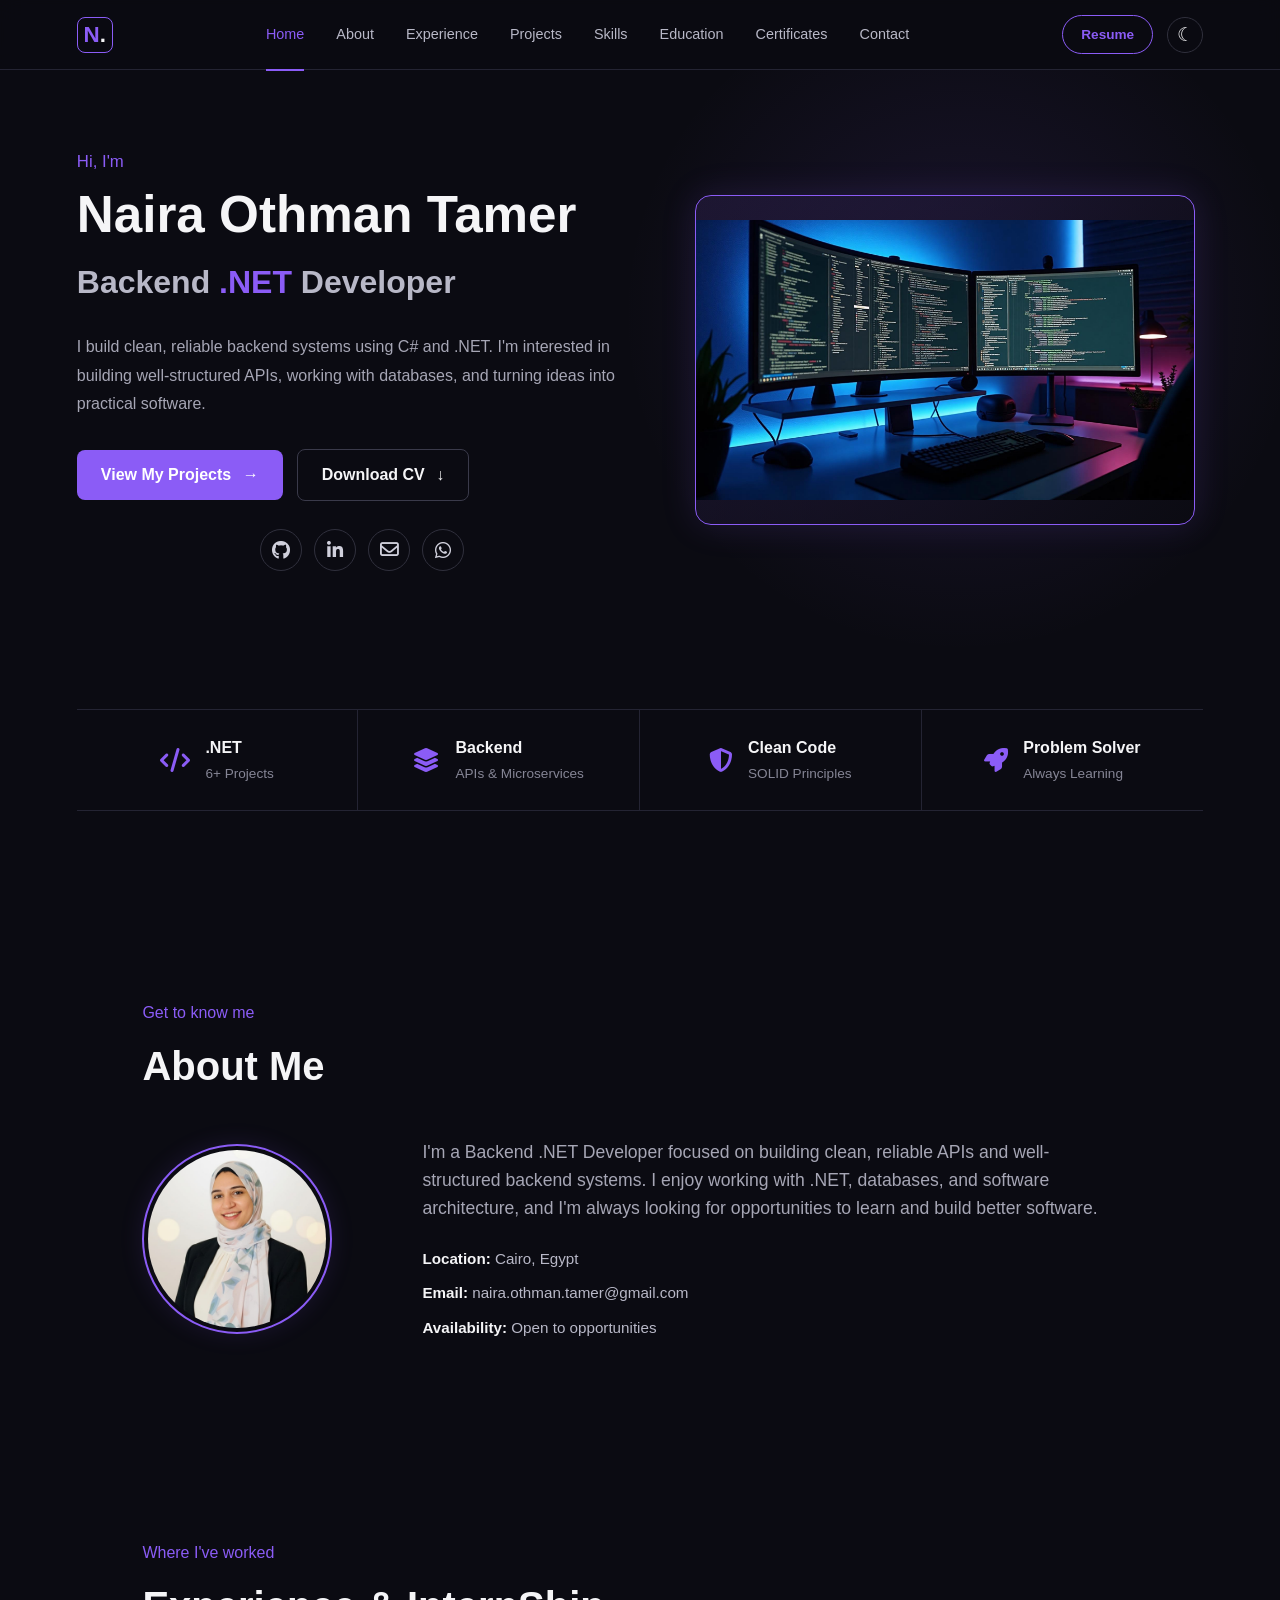
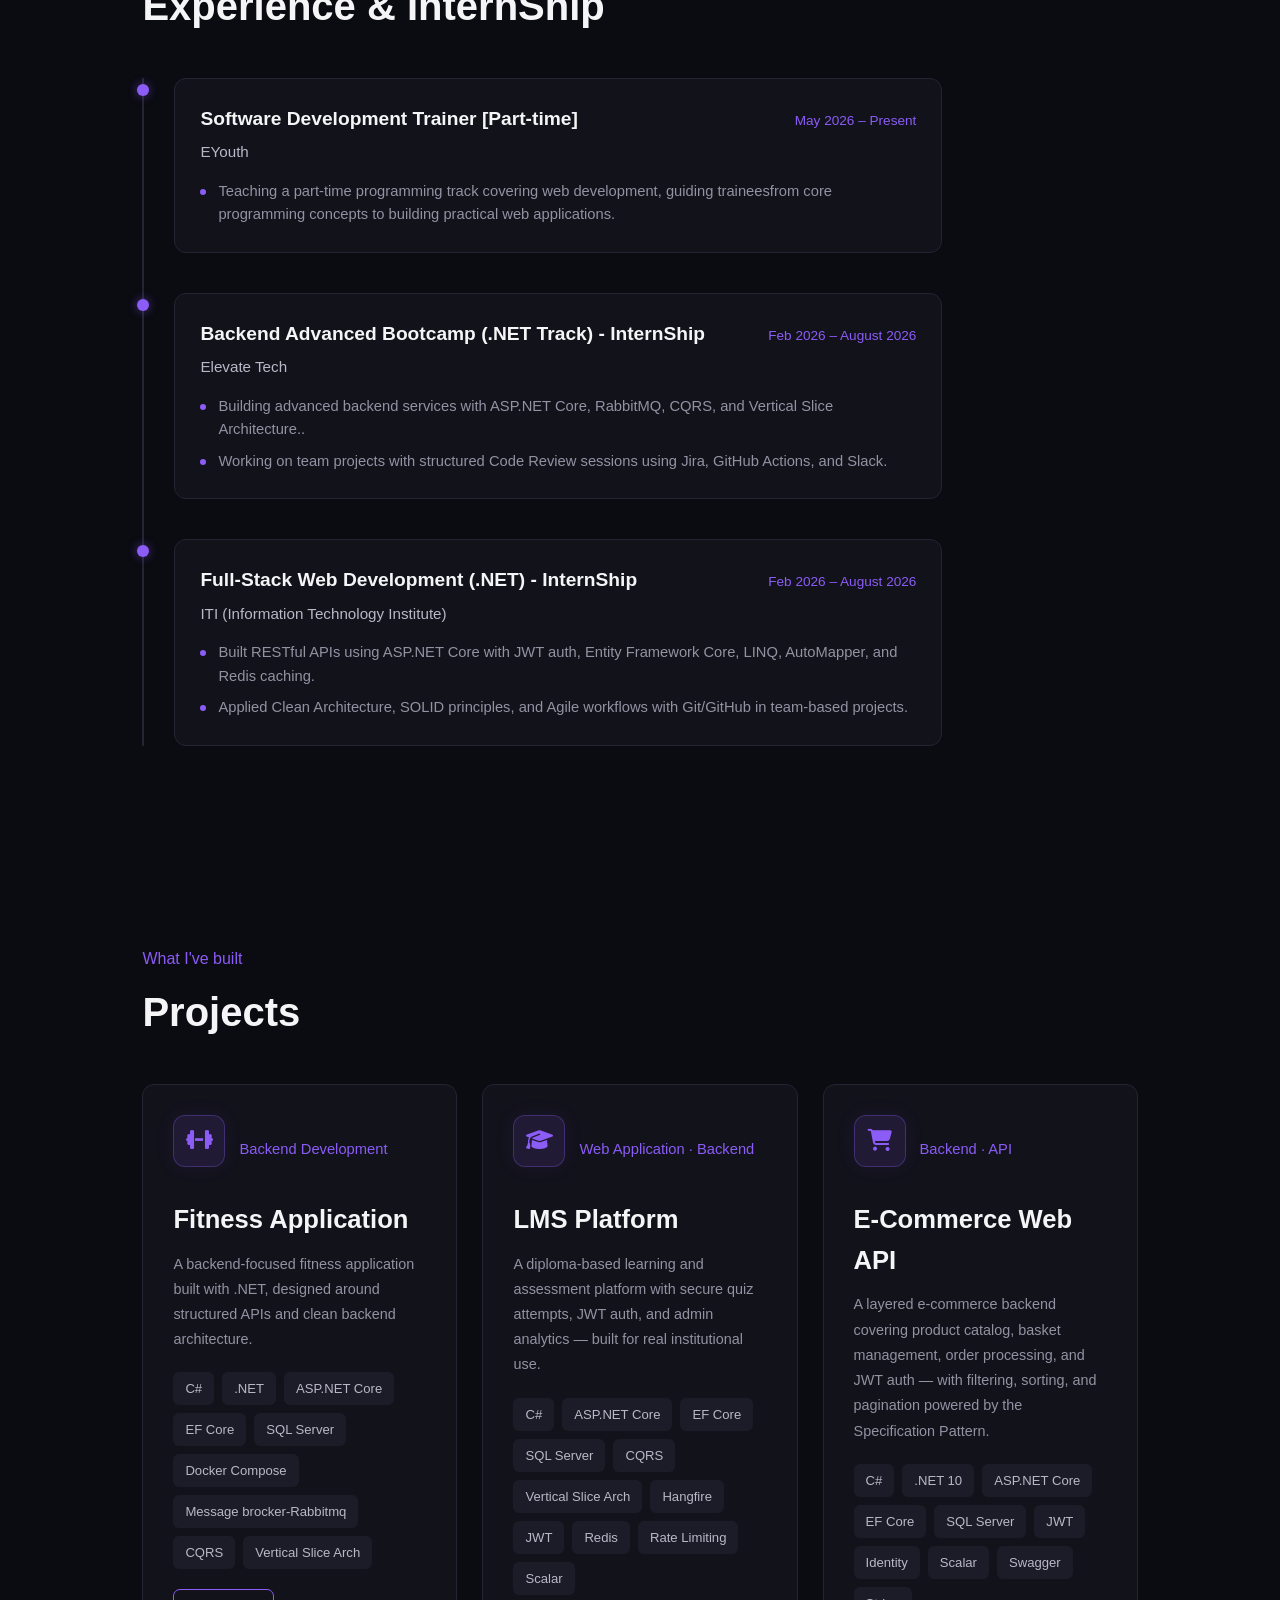
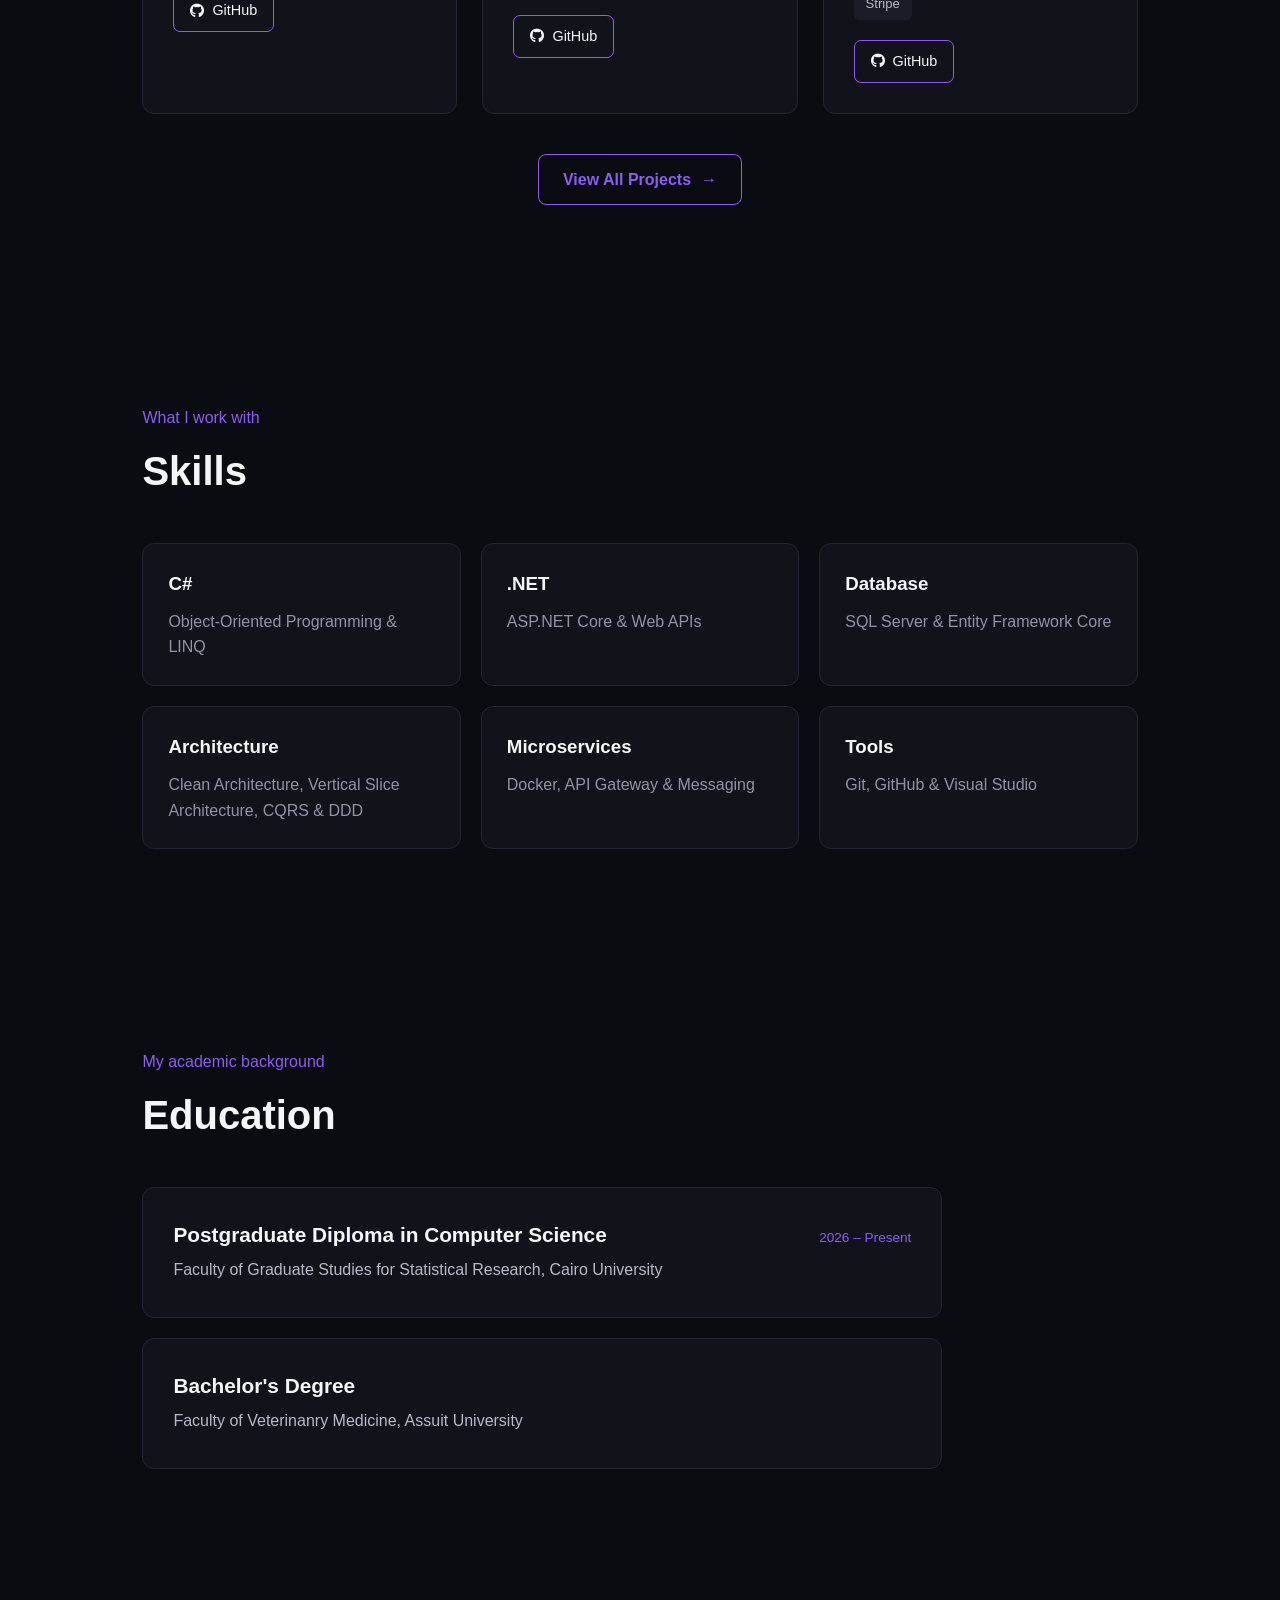
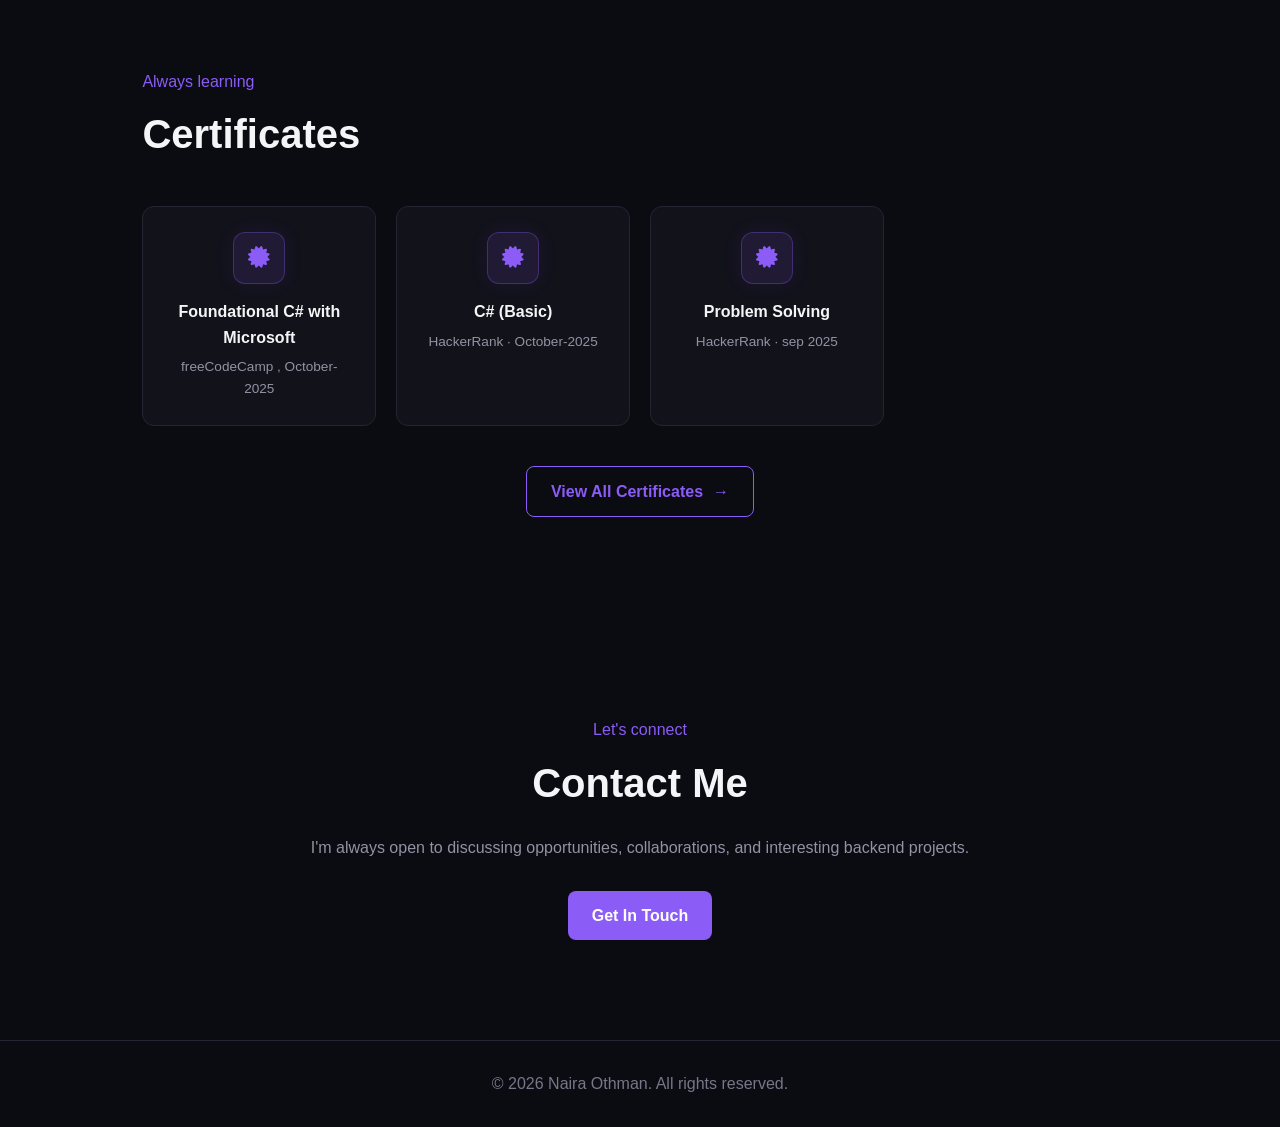
==== index.html @ 5c7a835b "generalize Cards style- Add projects data" ====
<!DOCTYPE html>
<html lang="en">
<head>
    <meta charset="UTF-8">
    <meta name="viewport" content="width=device-width, initial-scale=1.0">

    <title>Naira Othman | Backend .NET Developer</title>
    <link rel="icon" type="image/png" href="assets/WebLogo.png">

    <link rel="stylesheet" href="css/style.css">
    <link rel="stylesheet" href="css/additions.css">
    <link rel="stylesheet"
      href="https://cdnjs.cloudflare.com/ajax/libs/font-awesome/6.5.2/css/all.min.css">
    <link rel="stylesheet" href="css/navbar.css">
    <link rel="stylesheet" href="css/cards.css">
</head>

<body>

    <header class="navbar">

        <site-navbar active="home" class="navbar"></site-navbar>

   </header>


    <main>

        <!-- Hero Section -->
       <section id="home" class="hero">

    <div class="hero-content">

        <p class="hero-intro">Hi, I'm</p>

        <h1>Naira Othman Tamer</h1>

        <h2>Backend <span>.NET</span> Developer</h2>

        <p class="hero-description">
            I build clean, reliable backend systems using C# and .NET.
            I'm interested in building well-structured APIs, working with
            databases, and turning ideas into practical software.
        </p>

        <div class="hero-buttons">

            <a href="#projects" class="btn primary-btn">
                View My Projects
                <span>→</span>
            </a>

            <a href="assets/NairaOthman_BachendDeveloper_CV.pdf"
              class="btn secondary-btn"
              target="_blank">
                        Download CV
                <span>↓</span>
            </a>

        </div>

        <div class="hero-socials">

    <a href="https://github.com/naira-othman-tamer"
       target="_blank"
       aria-label="GitHub">
        <i class="fa-brands fa-github"></i>
    </a>

    <a href="https://www.linkedin.com/in/naira-othman-tamer/"
       target="_blank"
       aria-label="LinkedIn">
        <i class="fa-brands fa-linkedin-in"></i>
    </a>

    <a href="mailto:naira.othman.tamer@gmail.com"
       aria-label="Email">
        <i class="fa-regular fa-envelope"></i>
    </a>

    <a href="https://wa.me/201069903646"
       target="_blank"
       aria-label="WhatsApp">
        <i class="fa-brands fa-whatsapp"></i>
    </a>

</div>

    </div>

    <div class="hero-visual">

        <div class="hero-image">
             <img src="assets/Backend development workspace.jpg"
                  alt="Backend development workspace">
        </div>

    </div>

      <section class="quick-highlights">

    <div class="highlight-item">
        <i class="fa-solid fa-code"></i>

        <div>
            <strong>.NET</strong>
            <span>6+ Projects</span>
        </div>
    </div>

    <div class="highlight-item">
        <i class="fa-solid fa-layer-group"></i>

        <div>
            <strong>Backend</strong>
            <span>APIs & Microservices</span>
        </div>
    </div>

    <div class="highlight-item">
        <i class="fa-solid fa-shield-halved"></i>

        <div>
            <strong>Clean Code</strong>
            <span>SOLID Principles</span>
        </div>
    </div>

    <div class="highlight-item">
        <i class="fa-solid fa-rocket"></i>

        <div>
            <strong>Problem Solver</strong>
            <span>Always Learning</span>
        </div>
    </div>

</section>


    </section>


        <!-- About Section -->
        <section id="about" class="section">

            <div class="section-heading">
                <p>Get to know me</p>
                <h2>About Me</h2>
            </div>

            <div class="about-content">

    <div class="about-image">
        <img src="assets/Naira.jpg" alt="Naira Othman">
    </div>

    <div class="about-details">

        <p class="about-text">
            I'm a Backend .NET Developer focused on building clean,
            reliable APIs and well-structured backend systems.
            I enjoy working with .NET, databases, and software architecture,
            and I'm always looking for opportunities to learn and build better software.
        </p>

        <div class="about-info">

            <p>
                <strong>Location:</strong>
                Cairo, Egypt
            </p>

            <p>
                <strong>Email:</strong>
                naira.othman.tamer@gmail.com
            </p>

            <p>
                <strong>Availability:</strong>
                Open to opportunities
            </p>

        </div>

    </div>

</div>

        </section>



          <!-- Experience Section -->
        <section id="experience" class="section">

            <div class="section-heading">
                <p>Where I've worked</p>
                <h2>Experience & InternShip</h2>
            </div>

            <div class="experience-timeline">

                <!-- PLACEHOLDER — repeat this block for each job/internship -->
                <div class="experience-item">
                    <div class="experience-marker"></div>
                    <div class="experience-content">
                        <div class="experience-header">
                            <h3>Software Development Trainer [Part-time]</h3>
                            <span class="experience-date">May 2026 – Present</span>
                        </div>
                        <p class="experience-company">EYouth</p>
                        <ul class="experience-list">
                            <li>Teaching a part-time programming track covering  web development,
                                 guiding traineesfrom core programming concepts to 
                                 building practical web applications.</li>
                        </ul>
                    </div>
                </div>

                <div class="experience-item">
                    <div class="experience-marker"></div>
                    <div class="experience-content">
                        <div class="experience-header">
                            <h3>Backend Advanced Bootcamp (.NET Track) - InternShip</h3>
                            <span class="experience-date">Feb 2026 – August 2026</span>
                        </div>
                        <p class="experience-company">Elevate Tech</p>
                        <ul class="experience-list">
                            <li>Building advanced backend services with ASP.NET Core, RabbitMQ, CQRS, 
                                and Vertical Slice Architecture..</li>
                            <li>Working on team projects with structured Code Review sessions using Jira,
                                 GitHub Actions, and Slack.</li>
                        </ul>
                    </div>
                </div>

                 <div class="experience-item">
                    <div class="experience-marker"></div>
                    <div class="experience-content">
                        <div class="experience-header">
                            <h3>Full-Stack Web Development (.NET) - InternShip</h3>
                            <span class="experience-date">Feb 2026 – August 2026</span>
                        </div>
                        <p class="experience-company">ITI (Information Technology Institute)</p>
                        <ul class="experience-list">
                            <li>Built RESTful APIs using ASP.NET Core with JWT auth, Entity Framework Core,
                                 LINQ, AutoMapper, and Redis caching.</li>
                            <li>Applied Clean Architecture, SOLID principles, and Agile workflows
                                 with Git/GitHub in team-based projects.</li>
                        </ul>
                    </div>
                </div>
                <!-- END PLACEHOLDER -->

            </div>

        </section>



        <!-- Projects Section -->
        <section id="projects" class="section">

            <div class="section-heading">
                <p>What I've built</p>
                <h2>Projects</h2>
            </div>

            <div class="projects-container">

                <!-- Fitness Application -->
       <div class="project-card">
           <div class="project-content">
      <div class="project-card-header">
         <div class="project-card-icon">
            <i class="fas fa-dumbbell"></i>
        </div>

        <div class="project-category">Backend Development</div>

      </div>
        
        <h3>Fitness Application</h3>

        <p>
            A backend-focused fitness application built with .NET,
            designed around structured APIs and clean backend architecture.
        </p>

        <div class="project-tech">
            <span>C#</span>
            <span>.NET</span>
            <span>ASP.NET Core</span>
            <span>EF Core</span>
            <span>SQL Server</span>
            <span>Docker Compose</span>
            <span>Message brocker-Rabbitmq</span>
            <span>CQRS</span>
            <span>Vertical Slice Arch</span>
        </div>

        <a href="https://github.com/naira-othman-tamer/FitnessApp"
           target="_blank"
           rel="noopener noreferrer"
           class="project-link">
            <i class="fab fa-github"></i>
            GitHub
        </a>
    </div>
</div>

        <!-- LMS Platform -->
  <div class="project-card">
    <div class="project-content">

        <div class="project-card-header">
    <div class="project-card-icon">
        <i class="fas fa-graduation-cap"></i>
    </div>
    <div class="project-category">Web Application · Backend</div>
</div>

        <h3>LMS Platform</h3>

        <p>
            A diploma-based learning and assessment platform with secure
            quiz attempts, JWT auth, and admin
            analytics — built for real institutional use.
        </p>

        <div class="project-tech">
            <span>C#</span>
            <span>ASP.NET Core</span>
            <span>EF Core</span>
            <span>SQL Server</span>
            <span>CQRS</span>
            <span>Vertical Slice Arch</span>
            <span>Hangfire</span>
            <span>JWT</span>
            <span>Redis</span>
            <span>Rate Limiting</span>
            <span>Scalar</span>
            
        </div>

        <a href="https://github.com/naira-othman-tamer/LMSPlatform"
           target="_blank"
           rel="noopener noreferrer"
           class="project-link">
            <i class="fab fa-github"></i>
            GitHub
        </a>
      </div>
    </div>



    <!-- E-Commerce API -->
<div class="project-card">
    <div class="project-content">

        <div class="project-card-header">
            <div class="project-card-icon">
                <i class="fas fa-cart-shopping"></i>
            </div>
            <div class="project-category">Backend · API</div>
        </div>

        <h3>E-Commerce Web API</h3>

        <p>
            A layered e-commerce backend covering product catalog, basket management,
            order processing, and JWT auth — with filtering, sorting, and pagination
            powered by the Specification Pattern.
        </p>

        <div class="project-tech">
            <span>C#</span>
            <span>.NET 10</span>
            <span>ASP.NET Core</span>
            <span>EF Core</span>
            <span>SQL Server</span>
            <span>JWT</span>
            <span>Identity</span>
            <span>Scalar</span>
            <span>Swagger</span>
            <span>Stripe</span>
        </div>

        <a href="https://github.com/naira-othman-tamer/E-Commerce.web"
           target="_blank"
           rel="noopener noreferrer"
           class="project-link">
            <i class="fab fa-github"></i>
            GitHub
        </a>

    </div>
</div>
           

    
</div>

            <div class="projects-action">
    <a href="projects.html" class="btn btn-outline">
        View All Projects
        <span>→</span>
    </a>
</div>

        </section>


          <!-- Skills Section -->
        <section id="skills" class="section">

            <div class="section-heading">
                <p>What I work with</p>
                <h2>Skills</h2>
            </div>

            <div class="skills-container">

                <div class="skill-card">
                    <h3>C#</h3>
                    <p>Object-Oriented Programming & LINQ </p>
                </div>

                <div class="skill-card">
                    <h3>.NET</h3>
                    <p>ASP.NET Core & Web APIs</p>
                </div>

                <div class="skill-card">
                    <h3>Database</h3>
                    <p>SQL Server & Entity Framework Core</p>
                </div>

                <div class="skill-card">
                    <h3>Architecture</h3>
                    <p>Clean Architecture, Vertical Slice Architecture, CQRS & DDD</p>
                </div>

                <div class="skill-card">
                    <h3>Microservices</h3>
                    <p>Docker, API Gateway & Messaging</p>
                </div>

                <div class="skill-card">
                    <h3>Tools</h3>
                    <p>Git, GitHub & Visual Studio</p>
                </div>

            </div>

        </section>


        <!-- Education Section -->
        <section id="education" class="section">

            <div class="section-heading">
                <p>My academic background</p>
                <h2>Education</h2>
            </div>

            <!-- PLACEHOLDER — repeat .education-card for each degree -->
            <div class="education-card">
                <div class="education-main">
                    <h3>Postgraduate Diploma in Computer Science</h3>
                    <span class="education-date">2026 – Present</span>
                </div>
                <p class="education-school">Faculty of Graduate Studies for Statistical Research, Cairo University</p>
                <!-- <p class="education-gpa">GPA: X.XX</p> -->

                <!-- <div class="education-courses">
                    <h4>Relevant Courses</h4>
                    <div class="course-tags">
                        <span>Course Name</span>
                        <span>Course Name</span>
                        <span>Course Name</span>
                        <span>Course Name</span>
                    </div>
                </div> -->
            </div> 


              <div class="education-card">
                <div class="education-main">
                    <h3>Bachelor's Degree</h3>
                </div>
                <p class="education-school">Faculty of Veterinanry Medicine, Assuit University</p>

            </div> 
            <!-- END PLACEHOLDER -->

        </section>


        <!-- Certificates Section (teaser) -->
        <section id="certificates" class="section">

            <div class="section-heading">
                <p>Always learning</p>
                <h2>Certificates</h2>
            </div>

            <div class="certs-container">

                <!-- PLACEHOLDER — repeat .cert-card, keep 3–4 here, rest on certificates.html -->
                <div class="cert-card">
                    <div class="cert-icon"><i class="fa-solid fa-certificate"></i></div>
                    <h3>Foundational C# with Microsoft</h3>
                    <p>freeCodeCamp , October-2025</p>
                </div>

                <div class="cert-card">
                    <div class="cert-icon"><i class="fa-solid fa-certificate"></i></div>
                    <h3>C# (Basic)</h3>
                    <p>HackerRank · October-2025</p>
                </div>

                <div class="cert-card">
                    <div class="cert-icon"><i class="fa-solid fa-certificate"></i></div>
                    <h3>Problem Solving</h3>
                    <p>HackerRank · sep 2025</p>
                </div>


            </div>

            <div class="projects-action">
                <a href="certificates.html" class="btn btn-outline">
                    View All Certificates
                    <span>→</span>
                </a>
            </div>

        </section>


        <!-- Contact Section -->
        <section id="contact" class="section contact-section">

            <div class="section-heading">
                <p>Let's connect</p>
                <h2>Contact Me</h2>
            </div>

            <p>
                I'm always open to discussing opportunities,
                collaborations, and interesting backend projects.
            </p>

            <a href="mailto:naira.othman.tamer@gmail.com" class="btn primary-btn">
                Get In Touch
            </a>

        </section>

    </main>


    <footer>
        <p>© 2026 Naira Othman. All rights reserved.</p>
    </footer>


    <script src="js/script.js"></script>
    <script src="js/navbar.js" defer></script>

</body>
</html>
---- css/style.css ----
/* =========================
   Base
========================= */

* {
    margin: 0;
    padding: 0;
    box-sizing: border-box;
}

html {
    scroll-behavior: smooth;
}

body {
    font-family: Arial, sans-serif;
    background: #0b0b12;
    color: #f5f5f7;
    line-height: 1.6;
}

a {
    text-decoration: none;
    color: inherit;
}

/* =========================
   Hero
========================= */

.hero {
    min-height: 100vh;
    padding: 100px 6% 40px;

    display: grid;
    grid-template-columns: minmax(0, 1.05fr) minmax(0, 0.95fr);
    align-items: center;
    gap: 40px;

    background:
        radial-gradient(
            circle at 75% 35%,
            rgba(139, 92, 246, 0.12),
            transparent 30%
        );

    box-sizing: border-box;
    overflow: hidden;
}

.hero-content {
    max-width: 650px;
    min-width: 0;
}

.hero-intro {
    color: #8b5cf6;
    font-size: 1.05rem;
    font-weight: 500;

    margin-bottom: 12px;
}

.hero h1 {
    font-size: clamp(2.8rem, 4vw, 4rem);
    line-height: 1.05;

    /* white-space: nowrap; */

    margin-bottom: 15px;
}

.hero h2 {
    font-size: clamp(1.4rem, 3vw, 2rem);

    color: #b8b8c7;

    margin-bottom: 25px;
}

.hero h2 span {
    color: #8b5cf6;
}

.hero-description {
    max-width: 600px;

    color: #a6a6b5;
    font-size: 1rem;

    line-height: 1.8;

    margin-bottom: 30px;
}

.hero-buttons {
    display: flex;
    align-items: center;
    gap: 14px;

    flex-wrap: wrap;
}

.hero-buttons .btn span {
    margin-left: 7px;
}
.hero-socials {
    display: flex;
    align-items: center;
    justify-content: center;
    gap: 12px;

    margin-top: 28px;
}

.hero-socials a {
    width: 42px;
    height: 42px;

    display: flex;
    align-items: center;
    justify-content: center;

    border: 1px solid #30303d;
    border-radius: 50%;

    color: #d0d0dc;

    font-size: 1.15rem;

    transition: all 0.3s ease;
}

.hero-socials a:hover {
    color: #8b5cf6;
    border-color: #8b5cf6;

    transform: translateY(-3px);

    box-shadow: 0 0 15px rgba(139, 92, 246, 0.2);
}

.hero-visual {
    display: flex;
    justify-content: center;
    align-items: center;
}

.hero-image {
    width: min(100%, 500px);
    height: 330px;

    border-radius: 16px;

    border: 1px solid #8b5cf6;

    background:
        linear-gradient(
            135deg,
            rgba(139, 92, 246, 0.12),
            rgba(11, 11, 18, 0.9)
        );

    box-shadow:
        0 0 35px rgba(139, 92, 246, 0.15);

    position: relative;
    overflow: hidden;
}

.hero-image img {
    width: 100%;
    height: 100%;

    object-fit: contain;
    object-position: center;

    display: block;
}

/* =========================
   Quick Highlights
========================= */

.quick-highlights {
    grid-column: 1 / -1;

    width: 100%;
    min-width: 0;

    display: grid;
    grid-template-columns: repeat(4, minmax(0, 1fr));

    border-top: 1px solid #242433;
    border-bottom: 1px solid #242433;

    box-sizing: border-box;
}

.highlight-item {
    min-height: 100px;
    min-width: 0;

    display: flex;
    align-items: center;
    justify-content: center;

    gap: 15px;

    padding: 20px;

    box-sizing: border-box;

    border-right: 1px solid #242433;
}

.highlight-item:last-child {
    border-right: none;
}

.highlight-item > i {
    color: #8b5cf6;
    font-size: 1.5rem;
}

.highlight-item div {
    display: flex;
    flex-direction: column;
    gap: 2px;
}

.highlight-item strong {
    color: #f5f5f7;
    font-size: 1rem;
}

.highlight-item span {
    color: #858595;
    font-size: 0.85rem;
}

/* =========================
   Buttons
========================= */

.btn {
    display: inline-block;
    padding: 12px 24px;
    border-radius: 8px;
    font-weight: 600;
    transition: 0.3s;
}

.primary-btn {
    background: #8b5cf6;
    color: white;
}

.primary-btn:hover {
    background: #7c3aed;
    transform: translateY(-2px);
}

.secondary-btn {
    border: 1px solid #3a3a4a;
    color: #f5f5f7;
}

.secondary-btn:hover {
    border-color: #8b5cf6;
    color: #8b5cf6;
}

/* =========================
   Sections
========================= */

.section {
    padding: 100px 8%;
    max-width: 1200px;
    margin: auto;
}

.section-heading {
    margin-bottom: 40px;
}

.section-heading p {
    color: #8b5cf6;
    margin-bottom: 8px;
}

.section-heading h2 {
    font-size: 2.5rem;
}

.about-text {
    max-width: 800px;
    color: #a6a6b5;
    font-size: 1.1rem;
}

.about-content {
    display: grid;
    grid-template-columns: 220px 1fr;

    align-items: center;
    gap: 60px;

    margin-top: 20px;
}

.about-image {
    width: 190px;
    height: 190px;

    border-radius: 50%;

    padding: 4px;

    border: 2px solid #8b5cf6;

    box-shadow:
        0 0 25px rgba(139, 92, 246, 0.12);

    overflow: hidden;
}

.about-image img {
    width: 100%;
    height: 100%;

    object-fit: cover;

    border-radius: 50%;
}

.about-details {
    max-width: 700px;
}

.about-details .about-text {
    margin-bottom: 25px;
}

.about-info {
    display: flex;
    flex-direction: column;
    gap: 10px;
}

.about-info p {
    color: #b8b8c7;
    font-size: 0.95rem;
}

.about-info strong {
    color: #f5f5f7;
}

/* =========================
   Skills
========================= */

.skills-container {
    display: grid;
    grid-template-columns: repeat(3, 1fr);
    gap: 20px;
}

.skill-card {
    padding: 25px;

    background: #12121b;
    border: 1px solid #242433;
    border-radius: 12px;
}

.skill-card h3 {
    margin-bottom: 10px;
}

.skill-card p {
    color: #9292a3;
}

/* =========================
   Projects
========================= */

.projects-container {
    display: grid;
    grid-template-columns: repeat(3, 1fr);
    gap: 25px;
}
.project-content {
    padding: 30px;
}

.project-card-header {
    display: flex;
    align-items: center;
    gap: 14px;
    margin-bottom: 14px;
    flex-wrap: nowrap;
}

.project-card-icon {
    width: 52px;
    height: 52px;

    display: flex;
    align-items: center;
    justify-content: center;

    margin-bottom: 18px;

    border-radius: 12px;

    background: rgba(139, 92, 246, 0.12);
    border: 1px solid rgba(139, 92, 246, 0.3);

    color: #8b5cf6;

    font-size: 1.35rem;

    box-shadow: 0 0 20px rgba(139, 92, 246, 0.08);
}

.project-category {
    color: #8b5cf6;
    font-size: 0.92rem;
    margin-bottom: 8px;
    white-space: nowrap;
}
.project-card h3 {
    font-size: 1.6rem;
    margin-bottom: 12px;
}

.project-card p {
    color: #9292a3;
    font-size: 0.9rem;
    line-height: 1.75;
}

.project-tech {
    display: flex;
    flex-wrap: wrap;
    gap: 8px;
    margin-top: 20px;
}

.project-tech span {
    padding: 6px 12px;
    border-radius: 6px;
    background: #1c1c29;
    color: #b8b8c7;
    font-size: 0.82rem;
}

.project-link {
    display: inline-flex;
    align-items: center;
    gap: 8px;

    margin-top: 20px;
    padding: 9px 16px;
    border: 1px solid #8b5cf6;
    border-radius: 7px;
    color: #f5f5f7;
    background: transparent;
    font-size: 0.9rem;
    font-weight: 500;
    text-decoration: none;
    transition: 0.3s ease;
}

.project-link:hover {
    background: #8b5cf6;
    color: #ffffff;

    transform: translateY(-2px);
}

.projects-action {
    display: flex;
    justify-content: center;

    margin-top: 40px;
}

.projects-action .btn {
    display: inline-flex;
    align-items: center;
    gap: 10px;

    text-decoration: none;
}

/* =========================
   Outline Button (was missing — used by "View All" links)
========================= */

.btn-outline {
    border: 1px solid #8b5cf6;
    color: #8b5cf6;
    background: transparent;
}

.btn-outline:hover {
    background: #8b5cf6;
    color: #ffffff;
    transform: translateY(-2px);
}


/* =========================
   Experience
========================= */

.experience-timeline {
    position: relative;
    max-width: 800px;

    padding-left: 30px;

    border-left: 2px solid #242433;
}

.experience-item {
    position: relative;
    margin-bottom: 40px;
}

.experience-item:last-child {
    margin-bottom: 0;
}

.experience-marker {
    position: absolute;
    top: 6px;
    left: -37px;
    width: 12px;
    height: 12px;
    border-radius: 50%;
    background: #8b5cf6;
    box-shadow: 0 0 10px rgba(139, 92, 246, 0.5);
}

.experience-content {
    padding: 25px;    
}

.experience-header {
    display: flex;
    flex-wrap: wrap;
    align-items: baseline;
    justify-content: space-between;
    gap: 8px;

    margin-bottom: 6px;
}

.experience-header h3 {
    font-size: 1.2rem;
    color: #f5f5f7;
}

.experience-date {
    color: #8b5cf6;
    font-size: 0.85rem;
    font-weight: 500;
}

.experience-company {
    color: #b8b8c7;
    font-size: 0.95rem;
    margin-bottom: 15px;
}

.experience-list {
    list-style: none;

    display: flex;
    flex-direction: column;
    gap: 8px;
}

.experience-list li {
    position: relative;

    padding-left: 18px;

    color: #9292a3;
    font-size: 0.92rem;
}

.experience-list li::before {
    content: "";

    position: absolute;
    left: 0;
    top: 9px;

    width: 6px;
    height: 6px;

    border-radius: 50%;

    background: #8b5cf6;
}

/* =========================
   Education
========================= */

.education-card {
    max-width: 800px;

    padding: 30px;

    margin-bottom: 20px;

    transition: 0.3s;
}

.education-card:hover {
    border-color: #8b5cf6;
}

.education-card:last-child {
    margin-bottom: 0;
}

.education-main {
    display: flex;
    flex-wrap: wrap;
    align-items: baseline;
    justify-content: space-between;
    gap: 8px;

    margin-bottom: 6px;
}

.education-main h3 {
    font-size: 1.3rem;
    color: #f5f5f7;
}

.education-date {
    color: #8b5cf6;
    font-size: 0.85rem;
    font-weight: 500;
}

.education-school {
    color: #b8b8c7;
    font-size: 1rem;
    margin-bottom: 4px;
}

.education-gpa {
    color: #9292a3;
    font-size: 0.9rem;
    margin-bottom: 20px;
}

.education-courses h4 {
    color: #f5f5f7;
    font-size: 0.95rem;
    margin-bottom: 12px;
}

.course-tags {
    display: flex;
    flex-wrap: wrap;
    gap: 8px;
}

.course-tags span {
    padding: 5px 10px;

    border-radius: 5px;

    background: #1c1c29;
    color: #b8b8c7;

    font-size: 0.8rem;
}

/* =========================
   Certificates (homepage teaser)
========================= */

.certs-container {
    display: grid;
    grid-template-columns: repeat(4, 1fr);
    gap: 20px;
}

.cert-card {
    padding: 25px;
    text-align: center;
    transition: 0.3s;
}

.cert-icon {
    width: 50px;
    height: 50px;

    margin: 0 auto 15px;

    display: flex;
    align-items: center;
    justify-content: center;

    border-radius: 10px;

    background: rgba(139, 92, 246, 0.12);
    border: 1px solid rgba(139, 92, 246, 0.3);

    color: #8b5cf6;
    font-size: 1.3rem;
}

.cert-card h3 {
    font-size: 1rem;
    color: #f5f5f7;
    margin-bottom: 6px;
}

.cert-card p {
    color: #9292a3;
    font-size: 0.85rem;
}

/* =========================
   Light Theme
========================= */

body.light-theme {
    background: #f7f7fb;
    color: #18181f;
}

body.light-theme .hero {
    background:
        radial-gradient(
            circle at 75% 35%,
            rgba(139, 92, 246, 0.10),
            transparent 30%
        );
}

body.light-theme .hero h2 {
    color: #555563;
}

body.light-theme .hero-description,
body.light-theme .about-text {
    color: #666675;
}

body.light-theme .hero-socials a {
    color: #555563;
    border-color: #d5d5df;
}

body.light-theme .hero-image {
    background:
        linear-gradient(
            135deg,
            rgba(139, 92, 246, 0.08),
            rgba(255, 255, 255, 0.95)
        );
}

body.light-theme .quick-highlights {
    border-color: #e5e5ec;
}

body.light-theme .highlight-item {
    border-color: #e5e5ec;
}

body.light-theme .highlight-item strong {
    color: #18181f;
}

body.light-theme .highlight-item span {
    color: #777785;
}

body.light-theme .secondary-btn {
    border-color: #d5d5df;
    color: #18181f;
}



body.light-theme .about-info p {
    color: #666675;
}

body.light-theme .about-info strong {
    color: #18181f;
}

/* =========================
   Responsive
========================= */

@media (max-width: 900px) {

    .certs-container {
        grid-template-columns:  repeat(2, 1fr);
    }

    .experience-timeline {
        padding-left: 24px;
    }
}

@media (max-width: 600px) {

    .certs-container {
        grid-template-columns: 1fr;
    }

    .experience-content,
    .education-card {
        padding: 20px;
    }
}

/* =========================
   Contact
========================= */

.contact-section {
    text-align: center;
}

.contact-section .section-heading {
    margin-bottom: 20px;
}

.contact-section > p {
    color: #9292a3;
    margin-bottom: 30px;
}

/* =========================
   Footer
========================= */

footer {
    padding: 30px 8%;
    text-align: center;
    border-top: 1px solid #242433;
    color: #777789;
}
/* =========================
   Responsive
========================= */

@media (max-width: 900px) {

    /* =========================
       Hero
    ========================= */

    .hero {
        min-height: auto;

        grid-template-columns: 1fr;

        padding: 110px 5% 50px;

        gap: 40px;
    }

    .hero-content {
        max-width: 100%;
    }

    .hero h1 {
        white-space: normal;
    }

    .hero-visual {
        order: 2;
    }

    .hero-image {
        width: min(100%, 300px);
        height: 240px;

        margin: 0 auto;
    }

    .hero-image img {
        width: 100%;
        height: 100%;

        display: block;

        object-fit: contain;
        object-position: center;
    }


    /* =========================
       Quick Highlights
    ========================= */

    .quick-highlights {
        grid-template-columns: repeat(2, minmax(0, 1fr));
    }

    .highlight-item {
        min-height: 90px;
        padding: 16px;
    }

    .highlight-item:nth-child(2) {
        border-right: none;
    }

    .highlight-item:nth-child(3),
    .highlight-item:nth-child(4) {
        border-top: 1px solid #242433;
    }


    /* =========================
       Sections
    ========================= */

    .section {
        padding: 80px 5%;
    }

    .skills-container {
        grid-template-columns: 1fr;
    }

    .projects-container {
        grid-template-columns: 1fr;
    }

    .about-content {
        grid-template-columns: 1fr;
        gap: 30px;
    }

    .about-image {
        width: 160px;
        height: 160px;
    }
}


/* =========================
   Small Mobile
========================= */

@media (max-width: 600px) {

    /* Hero */

    .hero {
        padding: 95px 5% 40px;
        gap: 30px;
    }

    .hero-image {
        width: min(100%, 270px);
        height: 210px;
    }


    /* Highlights */

    .quick-highlights {
        grid-template-columns: 1fr;
    }

    .highlight-item {
        min-height: 80px;

        border-right: none !important;
        border-top: none !important;
        border-bottom: 1px solid #242433;
    }

    .highlight-item:last-child {
        border-bottom: none;
    }


    /* Buttons */

    .hero-buttons {
        flex-direction: column;
        align-items: stretch;
    }

    .hero-buttons .btn {
        width: 100%;
        text-align: center;
    }
}


/* =========================
   Very Small Mobile
========================= */

@media (max-width: 400px) {
   

    .hero {
        padding: 90px 5% 40px;
    }

    .hero-image {
        width: 250px;
        height: 195px;
    }
}
---- css/navbar.css ----
/* =========================
   Shared Navbar (all pages)
   ========================= */

.navbar {
    position: fixed;
    top: 0;
    left: 0;
    width: 100%;
    height: 70px;

    display: flex;
    align-items: center;
    justify-content: space-between;

    padding: 0 6%;
    z-index: 1000;

    background: rgba(11, 11, 18, 0.88);
    backdrop-filter: blur(12px);

    border-bottom: 1px solid #242433;
}

.logo {
    width: 36px;
    height: 36px;

    display: flex;
    align-items: center;
    justify-content: center;

    border-radius: 8px;
    border: 1px solid #8b5cf6;

    color: #8b5cf6;
    font-size: 1.4rem;
    font-weight: 700;
}

.logo span {
    color: #f5f5f7;
}

.nav-links {
    display: flex;
    align-items: center;
    gap: 32px;

    margin: 0 auto;
}

.nav-actions {
    display: flex;
    align-items: center;
    gap: 14px;

    flex-shrink: 0;
}

.nav-links a {
    position: relative;

    color: #b8b8c7;
    font-size: 0.9rem;

    padding: 25px 0;

    transition: color 0.3s ease;
}

.nav-links a:hover,
.nav-links a.active {
    color: #f5f5f7;
}

.nav-links a.active {
    color: #8b5cf6;
}

.nav-links a.active::after {
    content: "";

    position: absolute;
    left: 0;
    bottom: 0;

    width: 100%;
    height: 2px;

    background: #8b5cf6;
}

.nav-resume-btn {
    padding: 8px 18px;

    border: 1px solid #8b5cf6;
    border-radius: 20px;

    color: #8b5cf6;
    font-size: 0.85rem;
    font-weight: 600;

    transition: 0.3s ease;
}

.nav-resume-btn:hover {
    background: #8b5cf6;
    color: #ffffff;
}

.theme-toggle {
    width: 36px;
    height: 36px;

    display: flex;
    align-items: center;
    justify-content: center;

    border: 1px solid #30303d;
    border-radius: 50%;

    background: transparent;
    color: #f5f5f7;

    cursor: pointer;
    font-size: 1.2rem;
}


/* =========================
   Light Theme
   ========================= */

body.light-theme .navbar {
    background: rgba(255, 255, 255, 0.92);
    border-bottom-color: #e5e5ec;
}

body.light-theme .logo span {
    color: #18181f;
}

body.light-theme .nav-links a {
    color: #666675;
}

body.light-theme .nav-links a:hover,
body.light-theme .nav-links a.active {
    color: #18181f;
}

body.light-theme .theme-toggle {
    color: #18181f;
    border-color: #d5d5df;
}


/* =========================
   Responsive
   ========================= */

@media (max-width: 900px) {

    .navbar {
        height: 70px;
        padding: 0 5%;
        gap: 20px;
        flex-wrap: nowrap;
    }

    .nav-links {
        justify-content: flex-end;

        gap: 20px;
        flex-wrap: nowrap;

        min-width: 0;
        overflow-x: auto;
        white-space: nowrap;

        scrollbar-width: none;
    }

    .nav-links::-webkit-scrollbar {
        display: none;
    }

    .nav-links a {
        font-size: 0.82rem;
        padding: 25px 0;
        flex-shrink: 0;
    }

    .theme-toggle {
        flex-shrink: 0;
    }
}

@media (max-width: 600px) {

    .navbar {
        height: 64px;
        padding: 0 4%;
        gap: 12px;
    }

    .logo {
        width: 32px;
        height: 32px;
        font-size: 1.1rem;
        flex-shrink: 0;
    }

    .nav-links {
        gap: 14px;
    }

    .nav-links a {
        font-size: 0.76rem;
        padding: 22px 0;
    }

    .nav-resume-btn {
        padding: 6px 14px;
        font-size: 0.78rem;
    }

    .theme-toggle {
        width: 32px;
        height: 32px;
        font-size: 0.85rem;
        flex-shrink: 0;
    }
}

@media (max-width: 400px) {

    .navbar {
        gap: 8px;
    }

    .nav-links {
        gap: 10px;
    }

    .nav-links a {
        font-size: 0.70rem;
    }
}
---- css/cards.css ----
/* =========================
   Shared Card Base
   ========================= */

.project-card,
.projects-card,
.skill-card,
.cert-card,
.certs-card,
.experience-content,
.education-card {
    background: #12121b;
    border: 1px solid #242433;
    border-radius: 12px;
    transition: transform 0.3s ease, border-color 0.3s ease, box-shadow 0.3s ease;
}

.project-card:hover,
.projects-card:hover,
.skill-card:hover,
.cert-card:hover,
.certs-card:hover,
.experience-content:hover,
.education-card:hover {
    transform: translateY(-6px);
    border-color: #8b5cf6;
    box-shadow: 0 8px 30px rgba(139, 92, 246, 0.15);
}


/* =========================
   Shared Card Header
   (icon + category in one row)
   ========================= */

.project-card-header,
.projects-card-header {
    display: flex;
    align-items: center;
    gap: 14px;
    margin-bottom: 14px;
}

.project-card-header .project-category,
.projects-card-header .projects-category {
    margin-bottom: 0;
}


/* =========================
   Shared Card Icon Box
   ========================= */

.project-card-icon,
.projects-card-icon,
.cert-icon,
.certs-card-icon {
    flex-shrink: 0;
    width: 52px;
    height: 52px;
    display: flex;
    align-items: center;
    justify-content: center;
    border-radius: 12px;
    background: rgba(139, 92, 246, 0.12);
    border: 1px solid rgba(139, 92, 246, 0.3);
    color: #8b5cf6;
    font-size: 1.35rem;
    box-shadow: 0 0 20px rgba(139, 92, 246, 0.08);
}


/* =========================
   Light Mode — cards stay dark
   ========================= */

body.light-theme .project-card,
body.light-theme .projects-card,
body.light-theme .skill-card,
body.light-theme .cert-card,
body.light-theme .certs-card,
body.light-theme .experience-content,
body.light-theme .education-card {
    background: #f0f0f6;
    border-color: #dcdce8;
}

body.light-theme .project-card:hover,
body.light-theme .projects-card:hover,
body.light-theme .skill-card:hover,
body.light-theme .cert-card:hover,
body.light-theme .experience-content:hover,
body.light-theme .education-card:hover {
    border-color: #8b5cf6;
    box-shadow: 0 8px 30px rgba(139, 92, 246, 0.15);
}

/* Card text — light mode */

body.light-theme .skill-card h3,
body.light-theme .project-card h3,
body.light-theme .projects-card h2,
body.light-theme .experience-header h3,
body.light-theme .education-main h3,
body.light-theme .cert-card h3,
body.light-theme .certs-card h2 {
    color: #18181f;
}

body.light-theme .skill-card p,
body.light-theme .project-card p,
body.light-theme .projects-card p,
body.light-theme .experience-company,
body.light-theme .experience-list li,
body.light-theme .education-school,
body.light-theme .education-gpa,
body.light-theme .cert-card p,
body.light-theme .certs-card p {
    color: #555563;
}

body.light-theme .project-tech span,
body.light-theme .projects-tech span,
body.light-theme .course-tags span {
    background: #e2e2ee;
    color: #444452;
}

body.light-theme .project-link,
body.light-theme .projects-link,
body.light-theme .certs-link {
    color: #18181f;
    border-color: #8b5cf6;
}

body.light-theme .project-link:hover,
body.light-theme .projects-link:hover,
body.light-theme .certs-link:hover {
    background: #8b5cf6;
    color: #ffffff;
}

body.light-theme .project-category,
body.light-theme .projects-category,
body.light-theme .certs-category {
    color: #7c3aed;
}
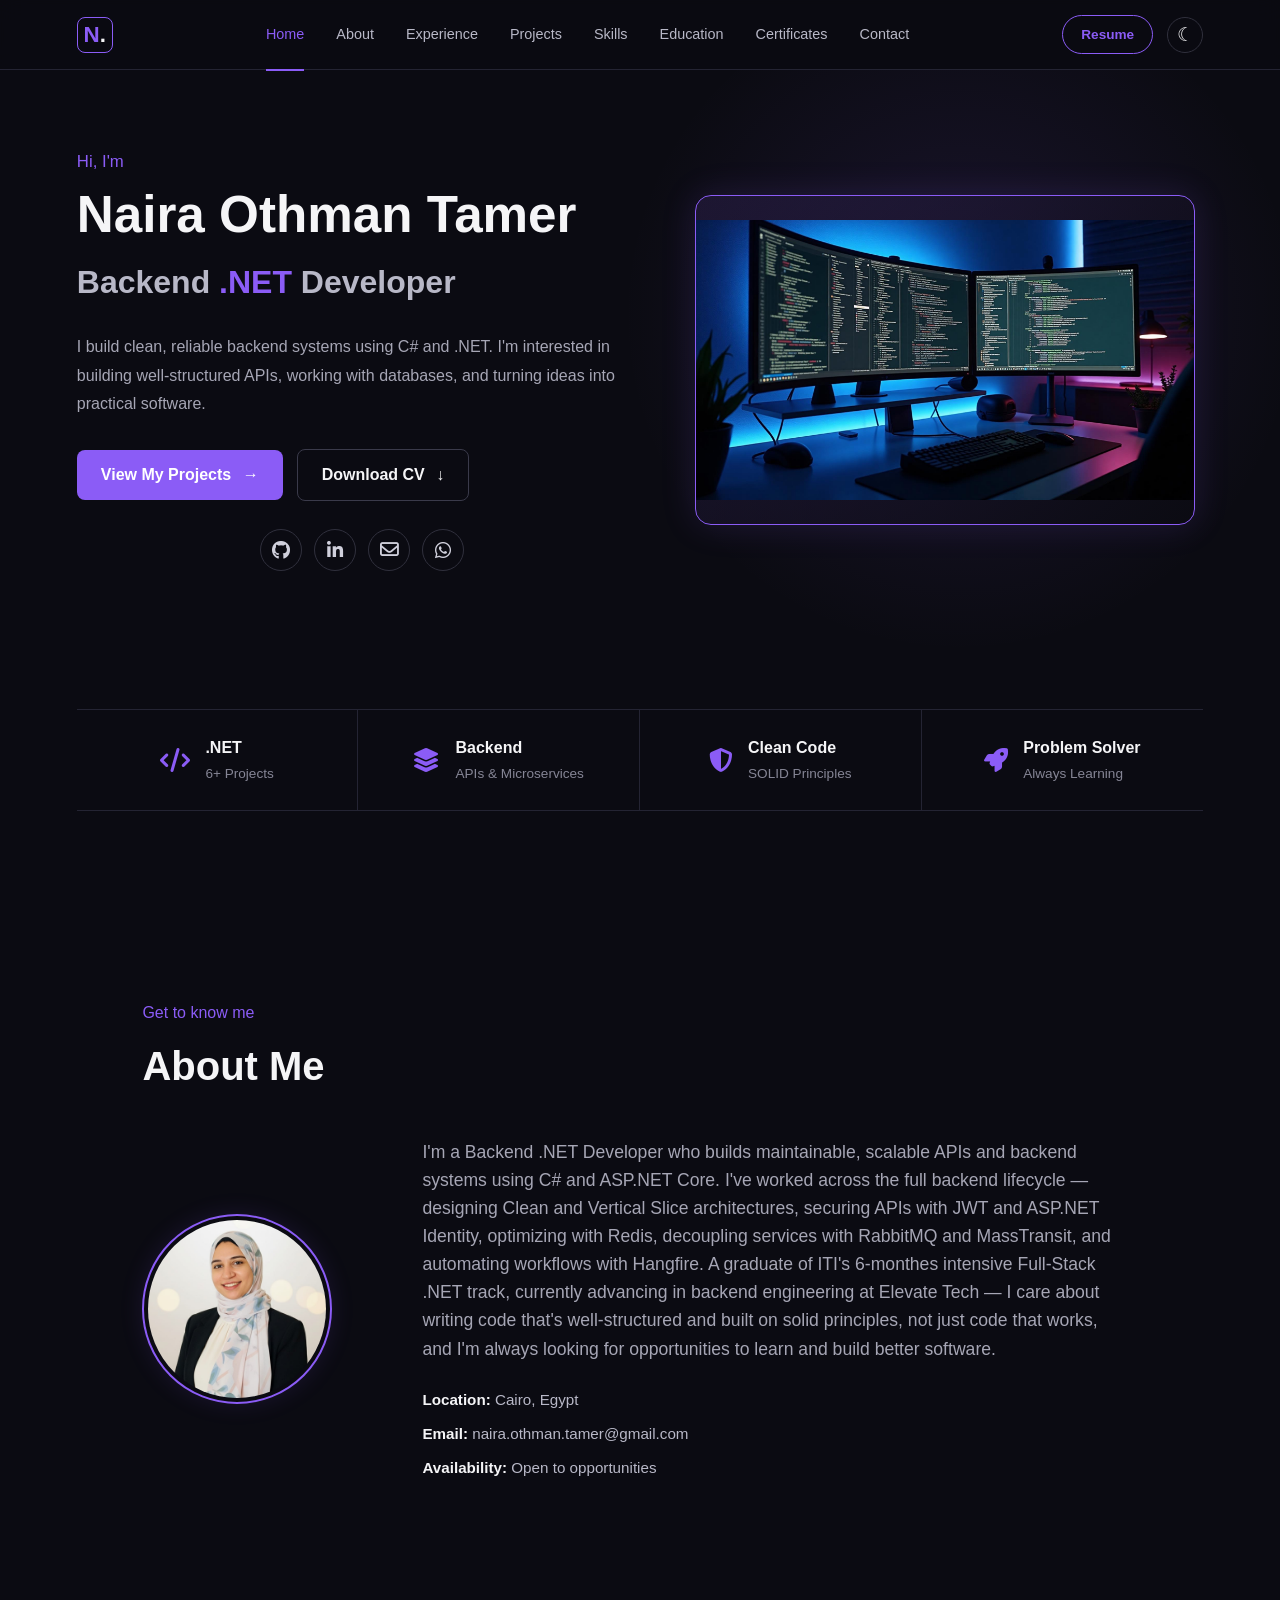
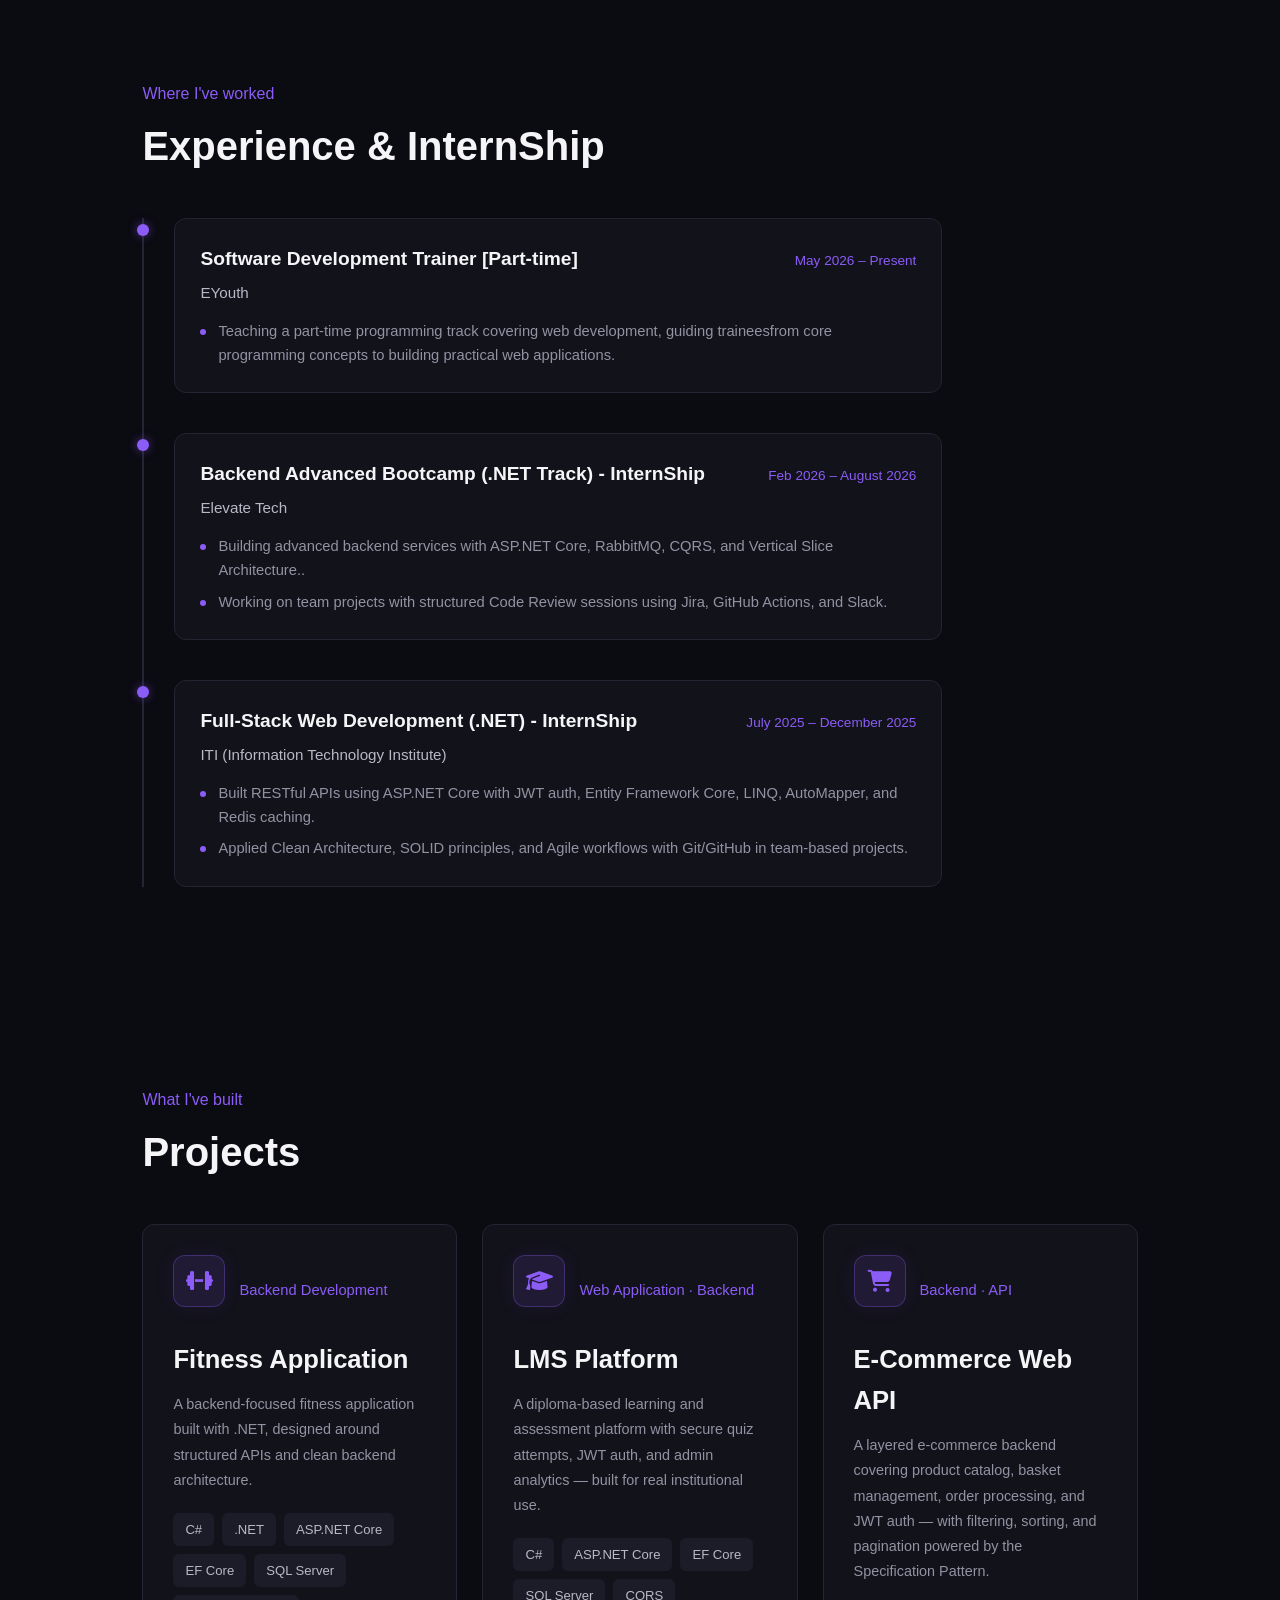
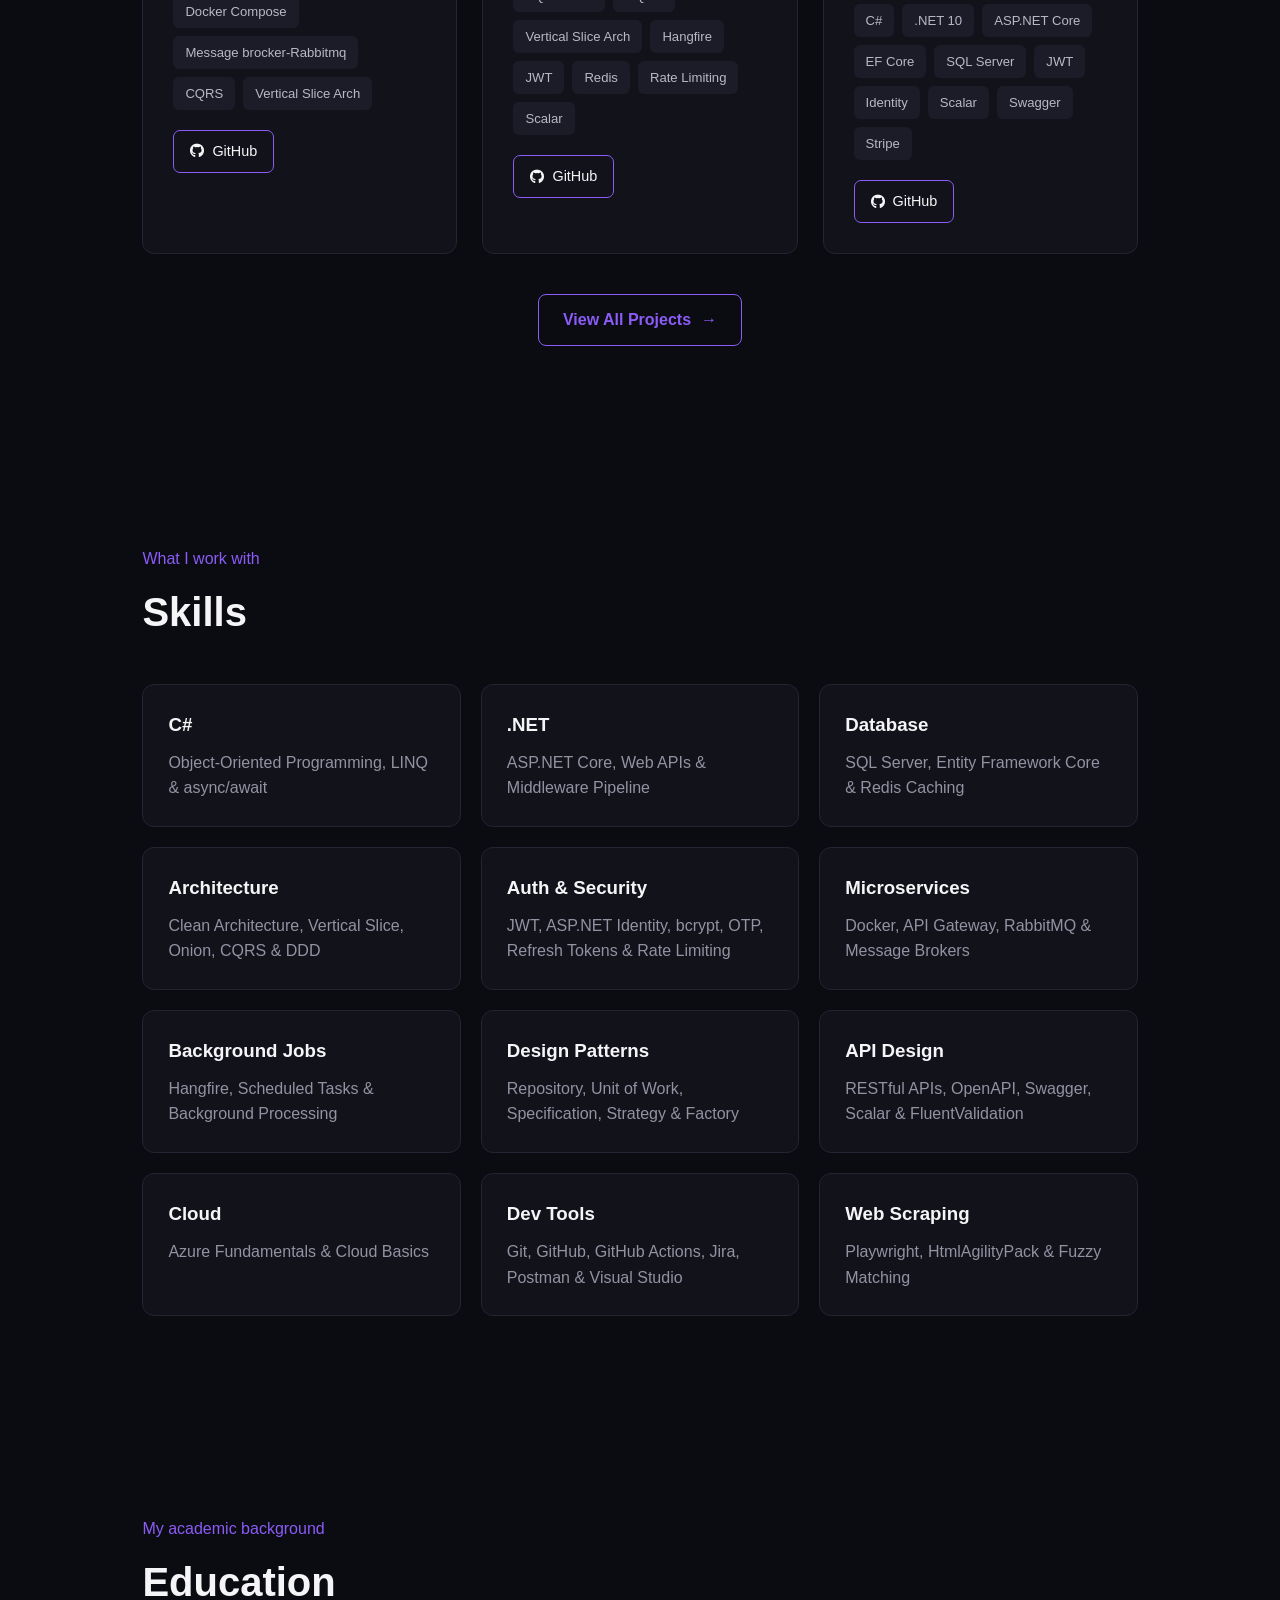
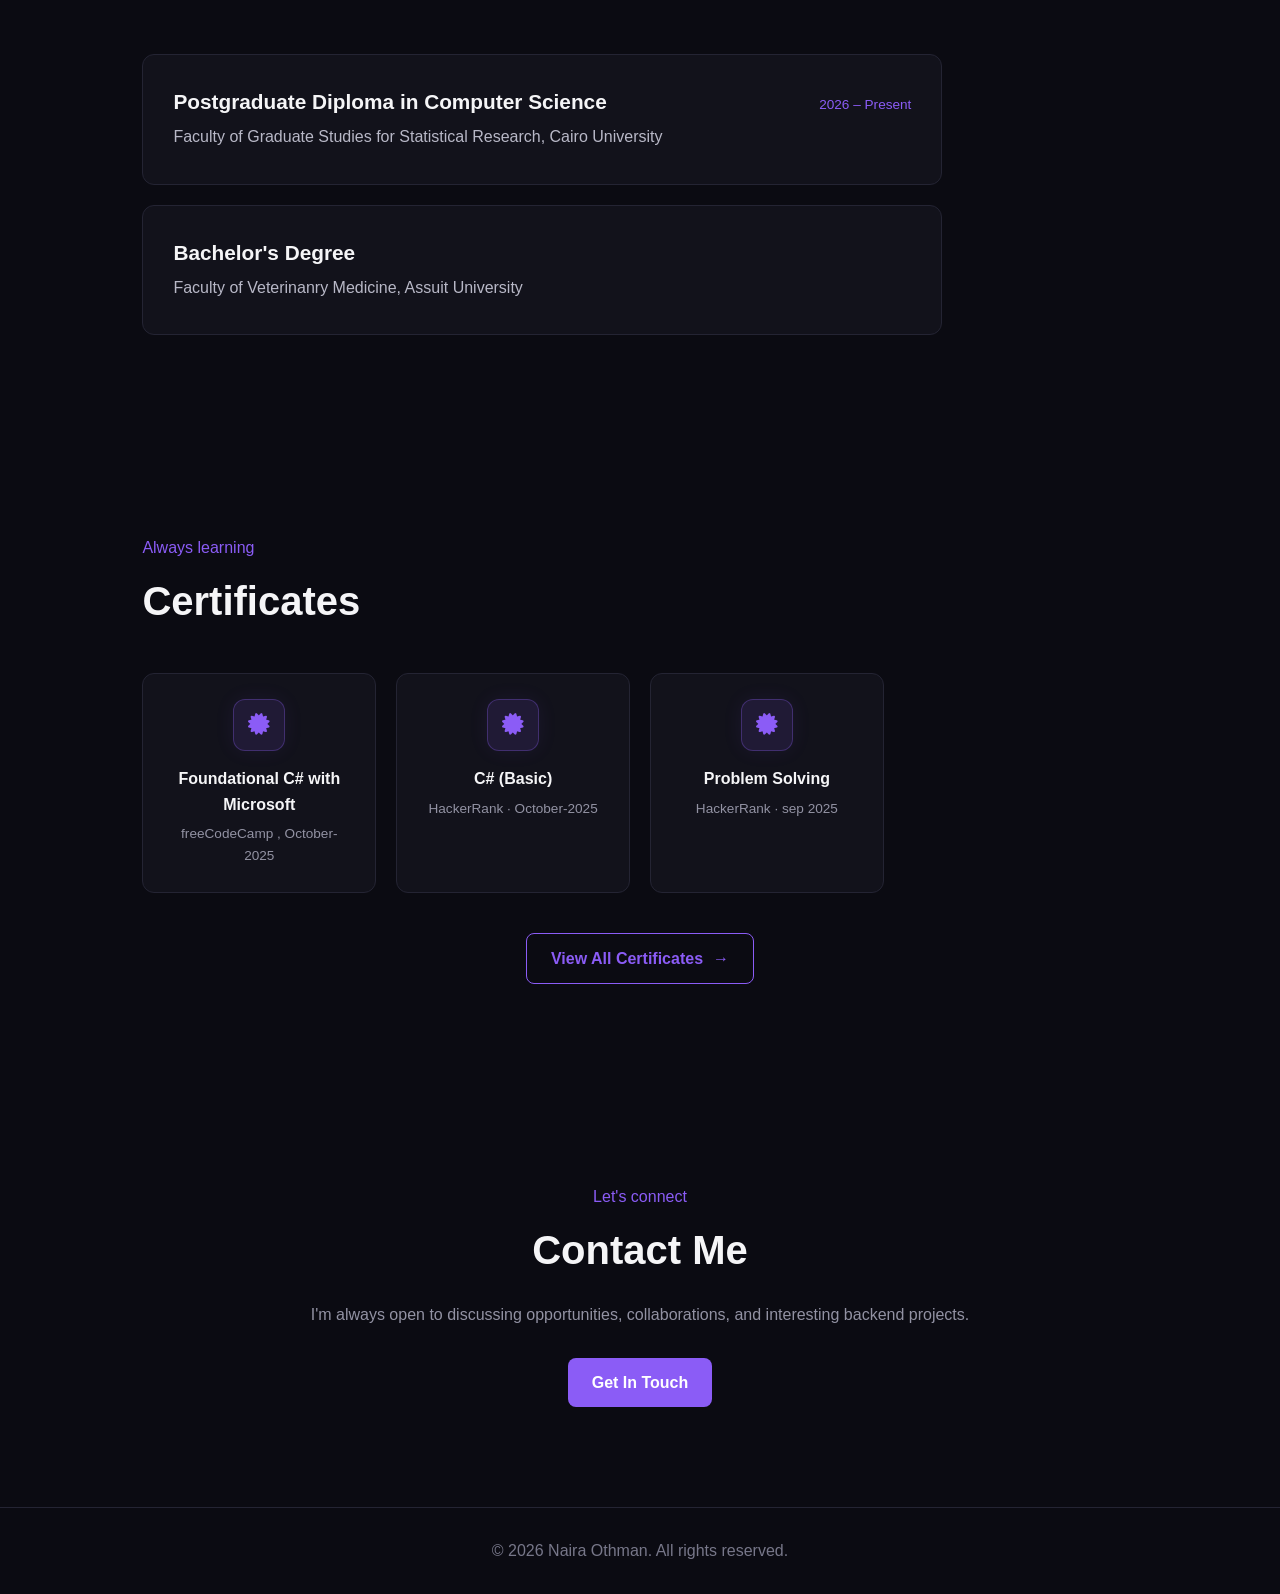
==== commit 0ea2b1c3: "edit stylling" ====
--- a/index.html
+++ b/index.html
@@ -18,11 +18,8 @@
 <body>
 
     <header class="navbar">
-
         <site-navbar active="home" class="navbar"></site-navbar>
-
    </header>
-
 
     <main>
 
@@ -50,7 +47,7 @@
                 <span>→</span>
             </a>
 
-            <a href="assets/NairaOthman_BachendDeveloper_CV.pdf"
+            <a href="assets/NairaOthman_BackendDeveloper_Resume.pdf"
               class="btn secondary-btn"
               target="_blank">
                         Download CV
@@ -158,10 +155,16 @@
     <div class="about-details">
 
         <p class="about-text">
-            I'm a Backend .NET Developer focused on building clean,
-            reliable APIs and well-structured backend systems.
-            I enjoy working with .NET, databases, and software architecture,
-            and I'm always looking for opportunities to learn and build better software.
+          I'm a Backend .NET Developer who builds maintainable,
+          scalable APIs and backend systems using C# and ASP.NET Core.
+          I've worked across the full backend lifecycle — designing Clean and Vertical Slice architectures,
+          securing APIs with JWT and ASP.NET Identity, optimizing with Redis,
+          decoupling services with RabbitMQ and MassTransit, and automating workflows with Hangfire.
+          A graduate of ITI's 6-monthes intensive Full-Stack .NET track,
+          currently advancing in backend engineering at Elevate Tech —
+          I care about writing code that's well-structured and built on solid principles,
+          not just code that works,
+          and I'm always looking for opportunities to learn and build better software.
         </p>
 
         <div class="about-info">
@@ -240,7 +243,7 @@
                     <div class="experience-content">
                         <div class="experience-header">
                             <h3>Full-Stack Web Development (.NET) - InternShip</h3>
-                            <span class="experience-date">Feb 2026 – August 2026</span>
+                            <span class="experience-date">July 2025 – December 2025</span>
                         </div>
                         <p class="experience-company">ITI (Information Technology Institute)</p>
                         <ul class="experience-list">
@@ -423,37 +426,67 @@
 
             <div class="skills-container">
 
-                <div class="skill-card">
-                    <h3>C#</h3>
-                    <p>Object-Oriented Programming & LINQ </p>
-                </div>
-
-                <div class="skill-card">
-                    <h3>.NET</h3>
-                    <p>ASP.NET Core & Web APIs</p>
-                </div>
-
-                <div class="skill-card">
-                    <h3>Database</h3>
-                    <p>SQL Server & Entity Framework Core</p>
-                </div>
-
-                <div class="skill-card">
-                    <h3>Architecture</h3>
-                    <p>Clean Architecture, Vertical Slice Architecture, CQRS & DDD</p>
-                </div>
-
-                <div class="skill-card">
-                    <h3>Microservices</h3>
-                    <p>Docker, API Gateway & Messaging</p>
-                </div>
-
-                <div class="skill-card">
-                    <h3>Tools</h3>
-                    <p>Git, GitHub & Visual Studio</p>
-                </div>
-
-            </div>
+    <div class="skill-card">
+        <h3>C#</h3>
+        <p>Object-Oriented Programming, LINQ & async/await</p>
+    </div>
+
+    <div class="skill-card">
+        <h3>.NET</h3>
+        <p>ASP.NET Core, Web APIs & Middleware Pipeline</p>
+    </div>
+
+    <div class="skill-card">
+        <h3>Database</h3>
+        <p>SQL Server, Entity Framework Core & Redis Caching</p>
+    </div>
+
+    <div class="skill-card">
+        <h3>Architecture</h3>
+        <p>Clean Architecture, Vertical Slice, Onion, CQRS & DDD</p>
+    </div>
+
+    <div class="skill-card">
+        <h3>Auth & Security</h3>
+        <p>JWT, ASP.NET Identity, bcrypt, OTP, Refresh Tokens & Rate Limiting</p>
+    </div>
+
+    <div class="skill-card">
+        <h3>Microservices</h3>
+        <p>Docker, API Gateway, RabbitMQ & Message Brokers</p>
+    </div>
+
+    <div class="skill-card">
+        <h3>Background Jobs</h3>
+        <p>Hangfire, Scheduled Tasks & Background Processing</p>
+    </div>
+
+    <div class="skill-card">
+        <h3>Design Patterns</h3>
+        <p>Repository, Unit of Work, Specification, Strategy & Factory</p>
+    </div>
+
+    <div class="skill-card">
+        <h3>API Design</h3>
+        <p>RESTful APIs, OpenAPI, Swagger, Scalar & FluentValidation</p>
+    </div>
+
+    <div class="skill-card">
+        <h3>Cloud</h3>
+        <p>Azure Fundamentals & Cloud Basics</p>
+    </div>
+
+    <div class="skill-card">
+        <h3>Dev Tools</h3>
+        <p>Git, GitHub, GitHub Actions, Jira, Postman & Visual Studio</p>
+    </div>
+
+    <div class="skill-card">
+        <h3>Web Scraping</h3>
+        <p>Playwright, HtmlAgilityPack & Fuzzy Matching</p>
+    </div>
+
+</div>
 
         </section>
 
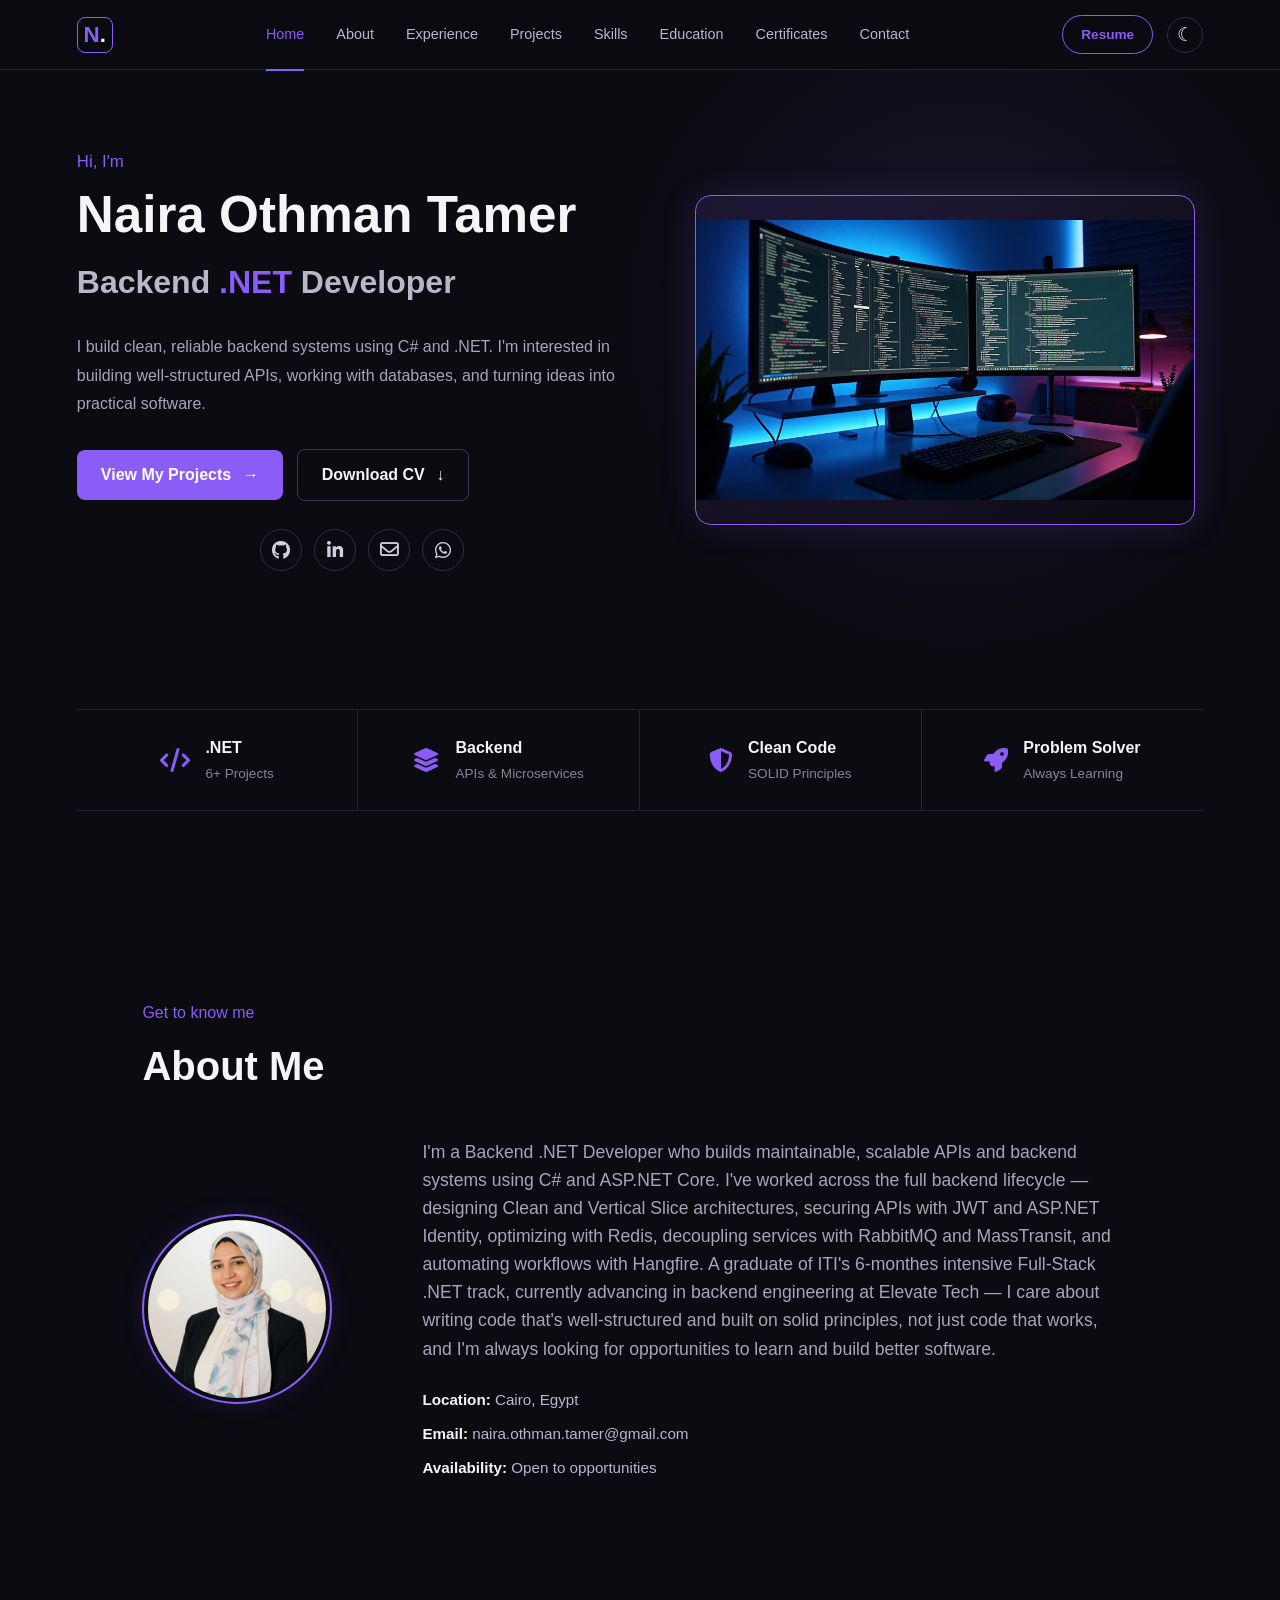
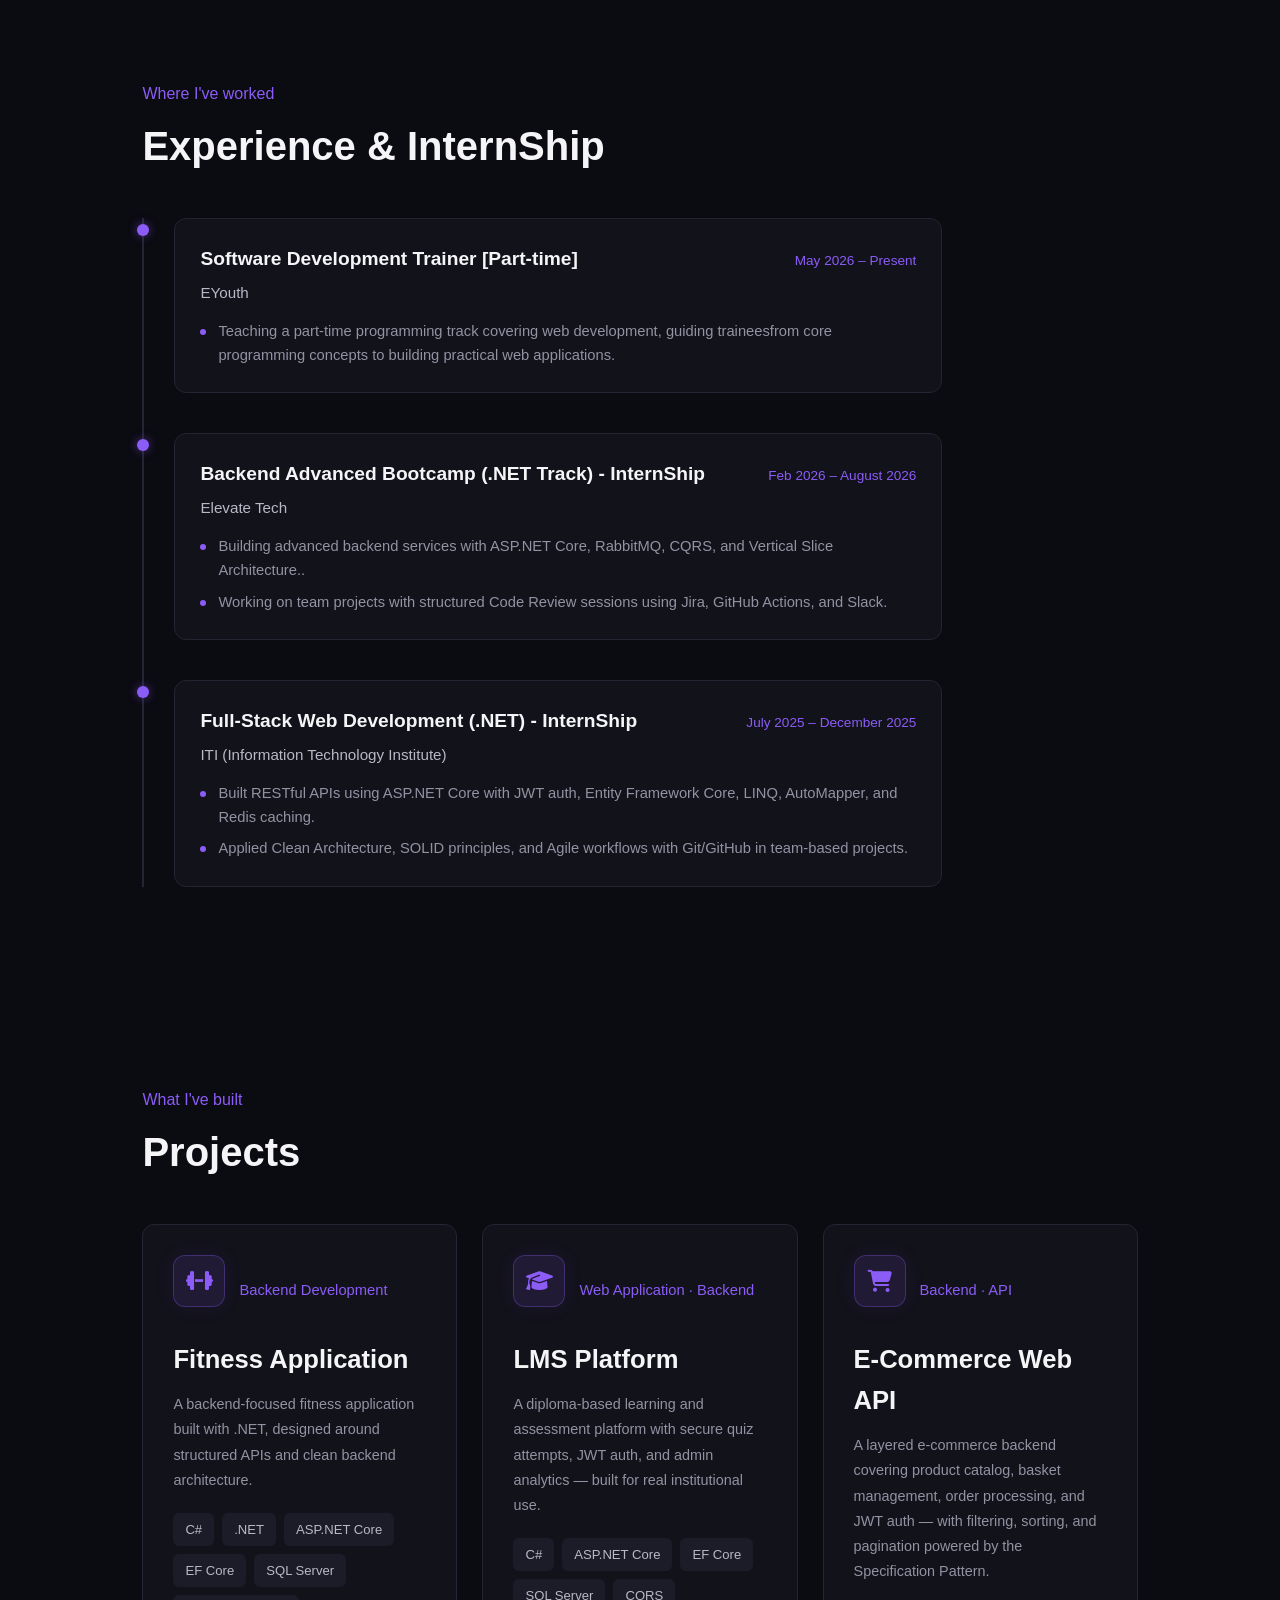
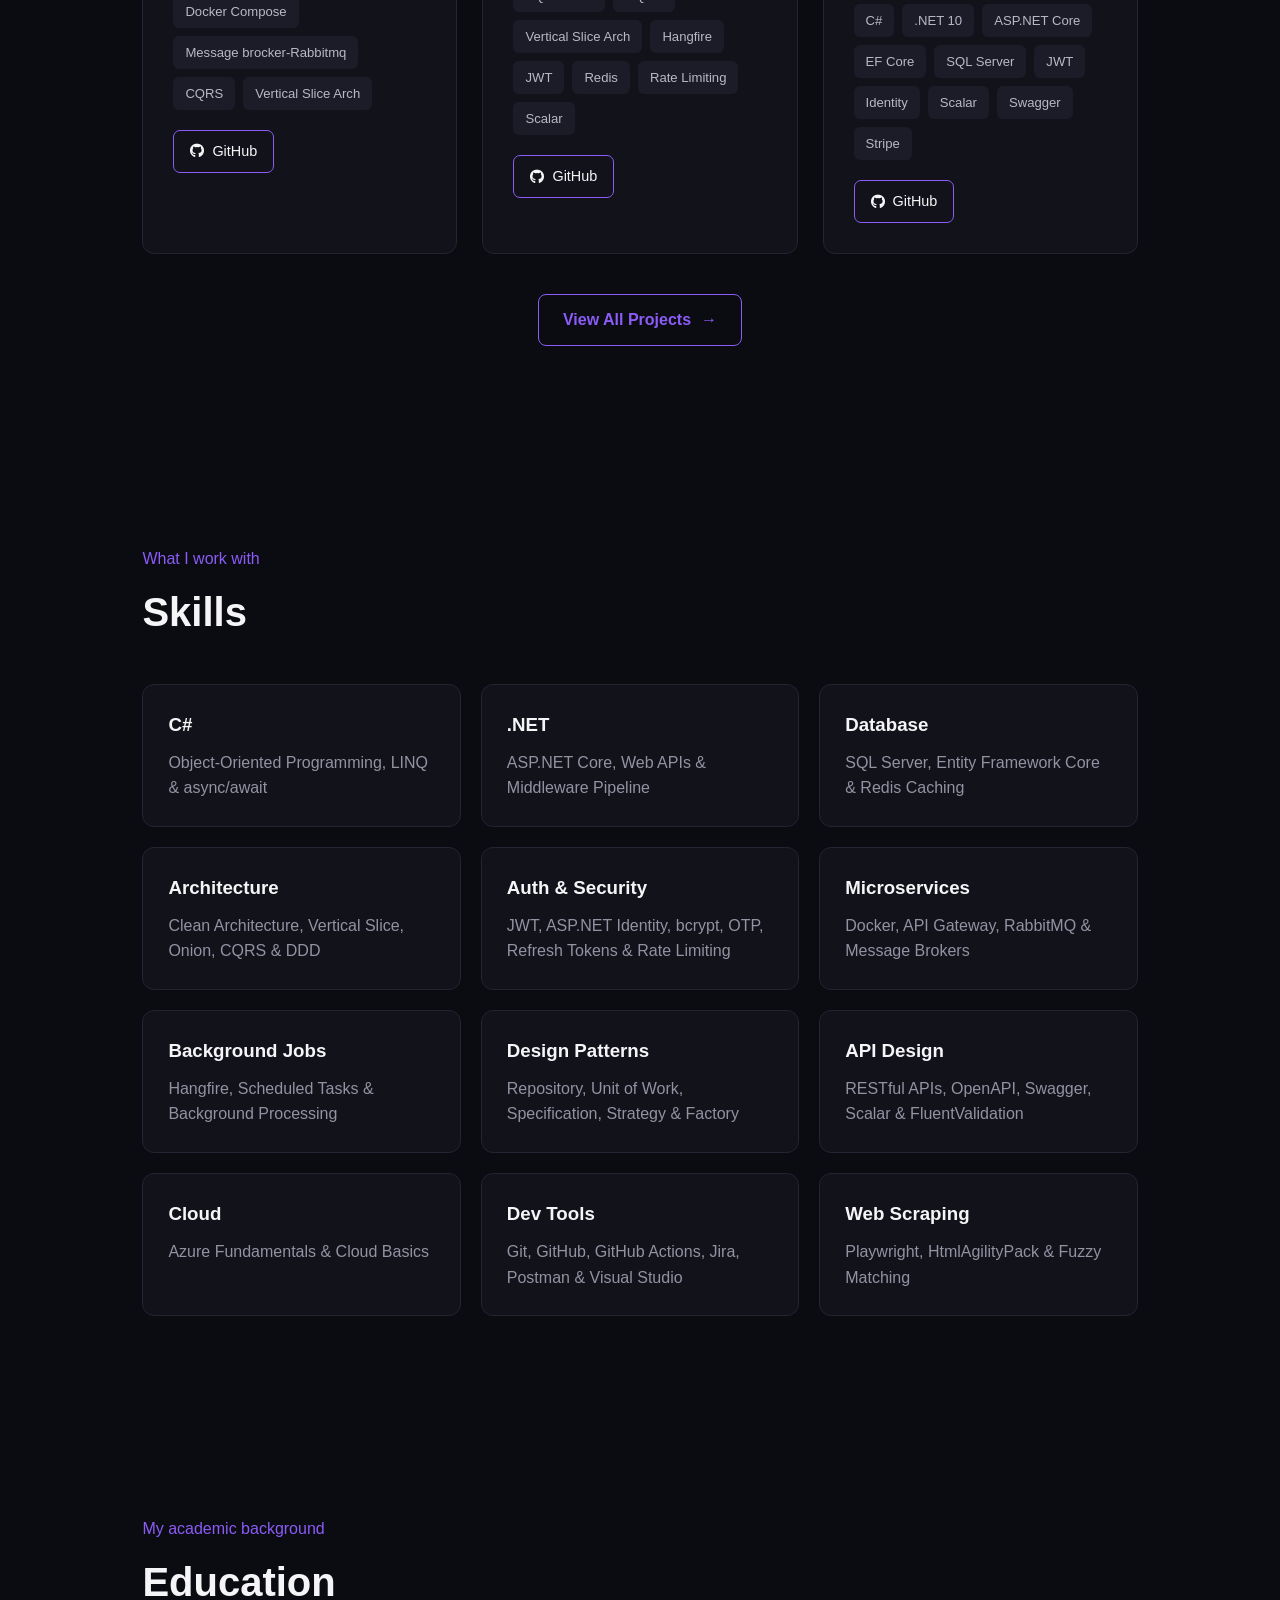
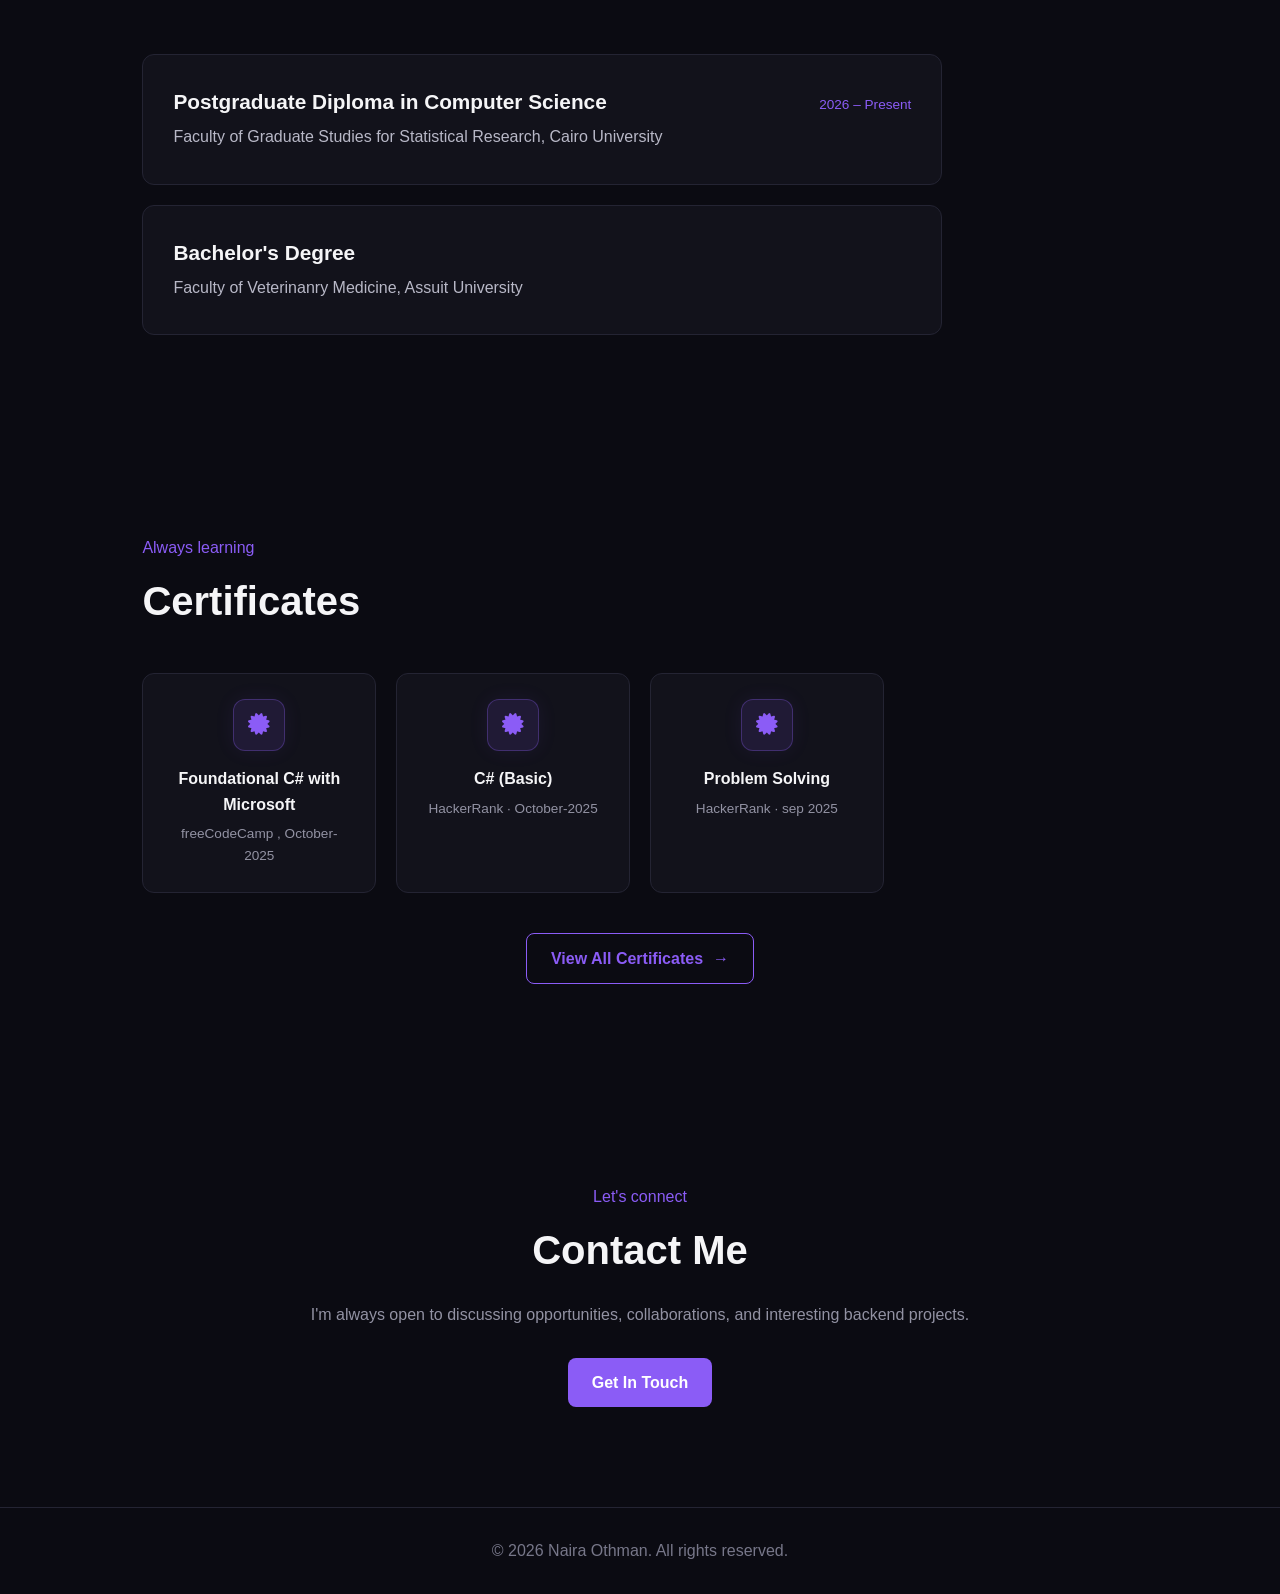
==== commit 41e3345b: "edit style" ====
--- a/index.html
+++ b/index.html
@@ -176,7 +176,7 @@
 
             <p>
                 <strong>Email:</strong>
-                naira.othman.tamer@gmail.com
+                <a href="mailto:naira.othman.tamer@gmail.com">naira.othman.tamer@gmail.com</a>
             </p>
 
             <p>
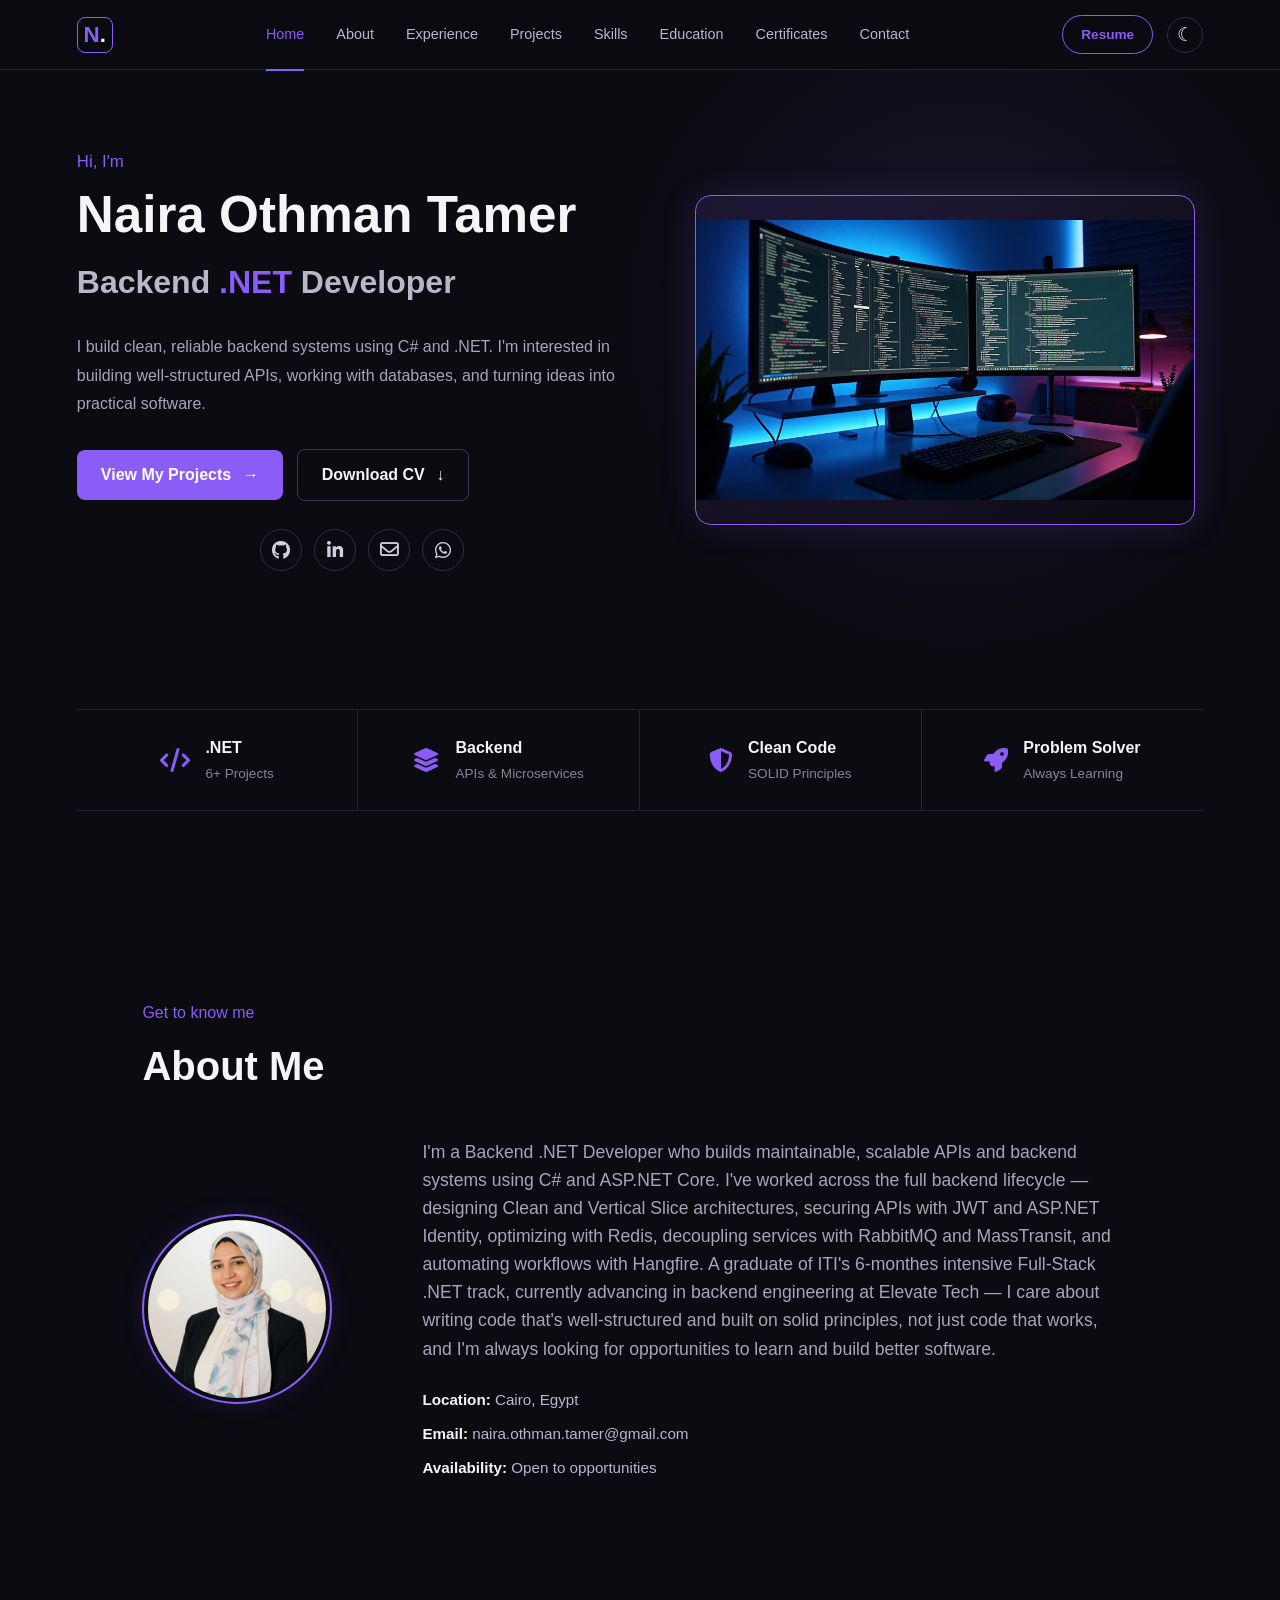
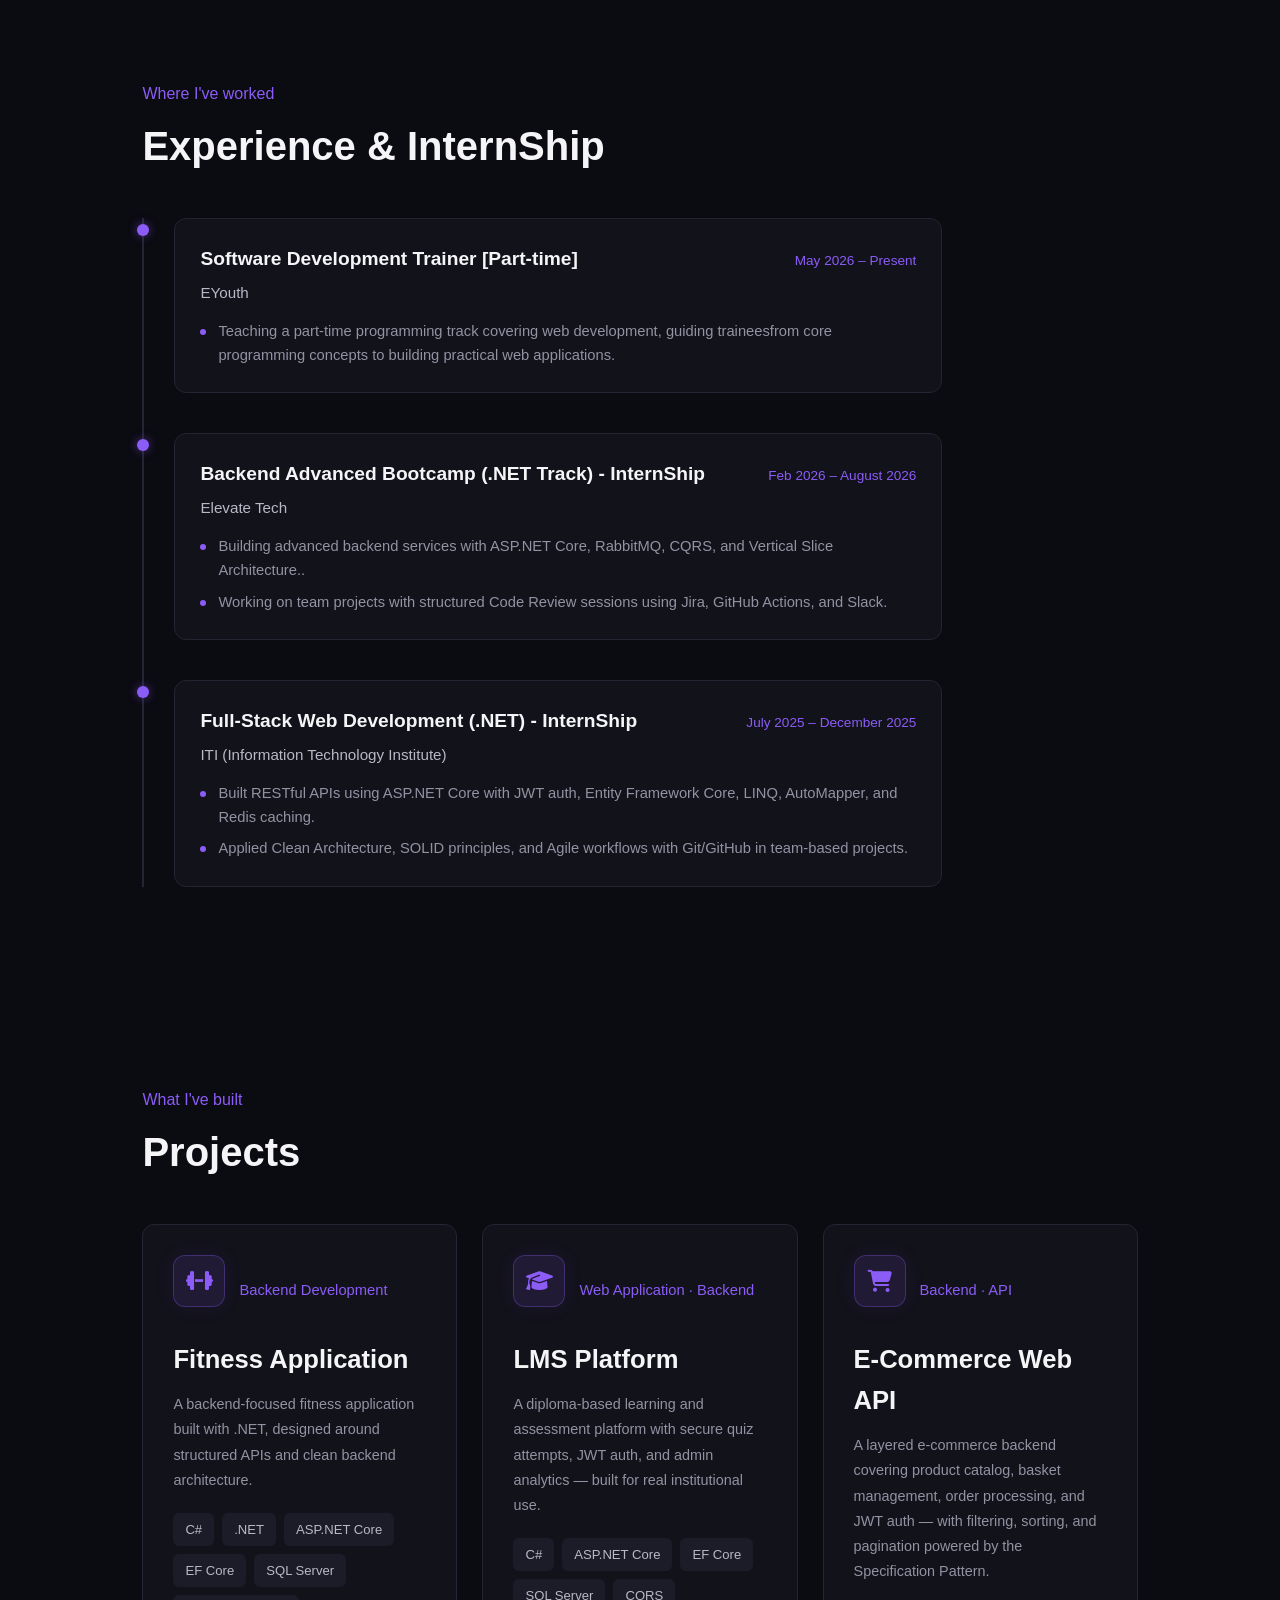
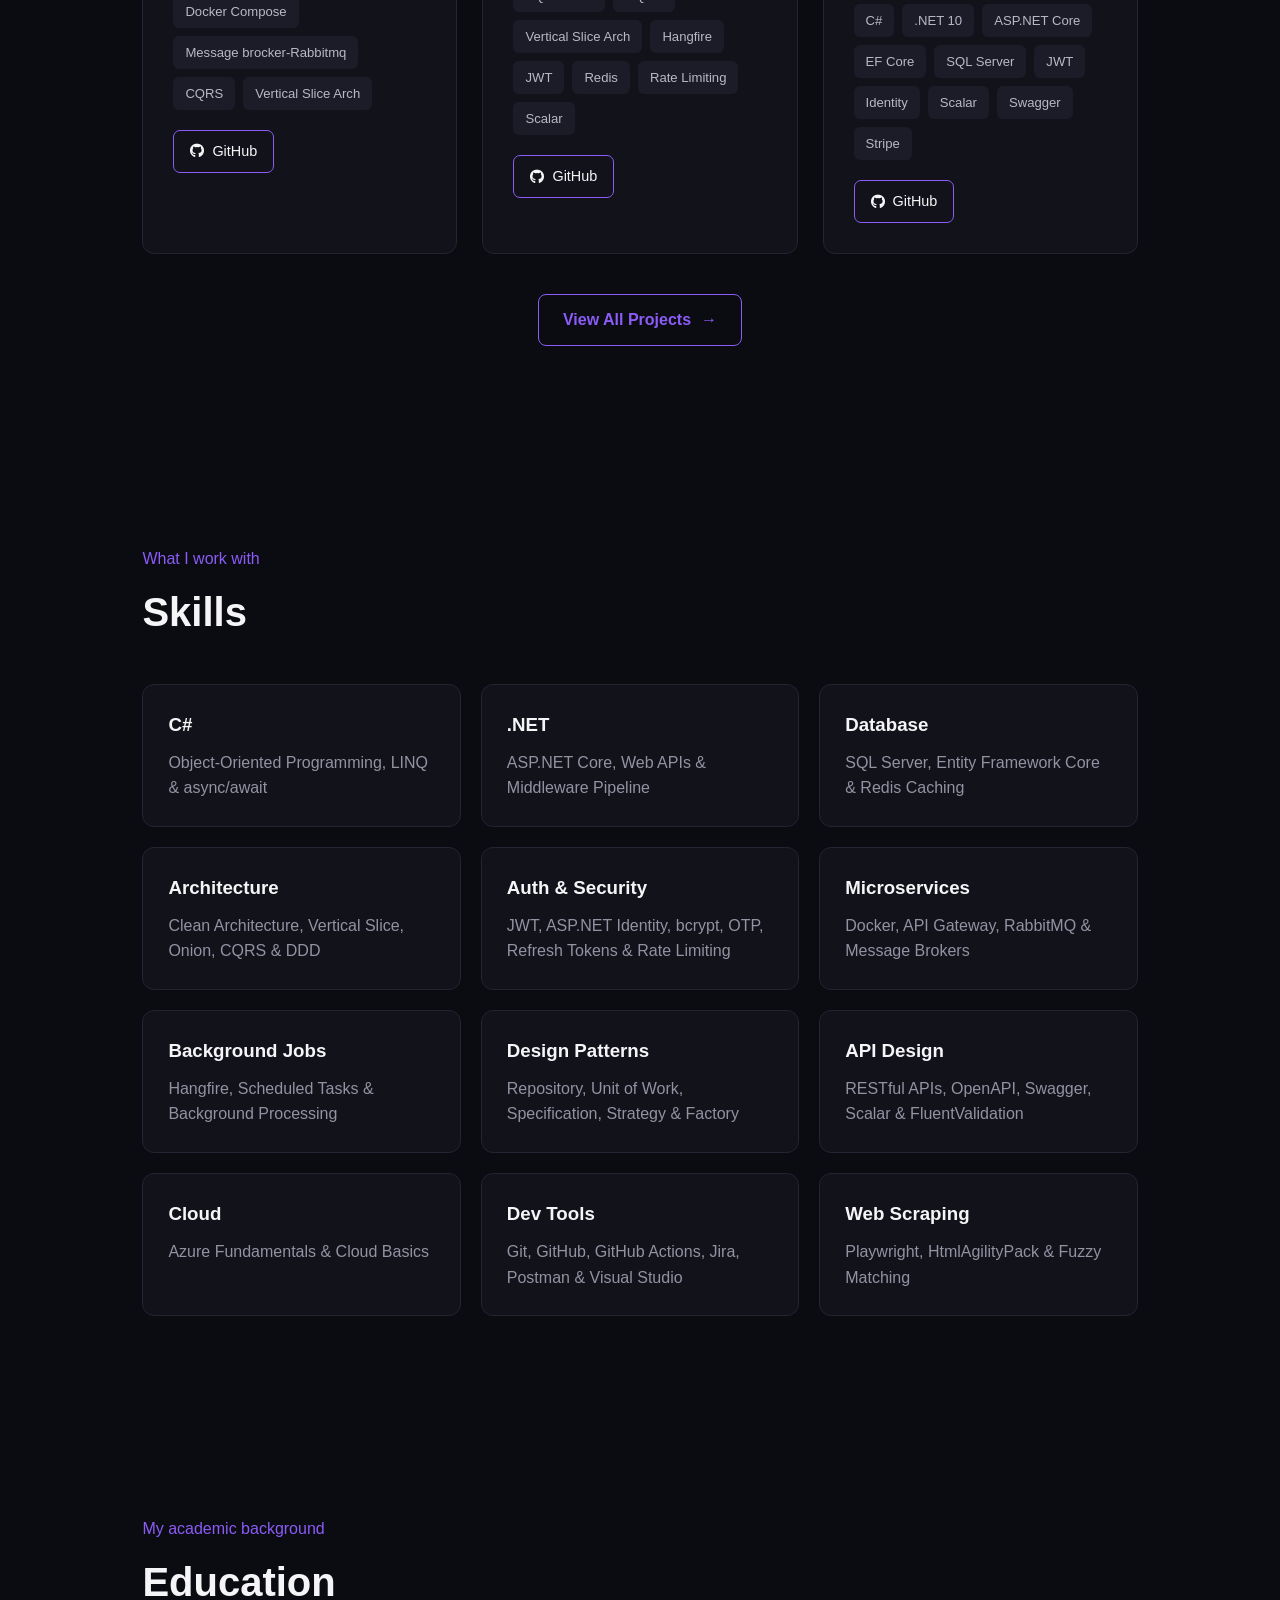
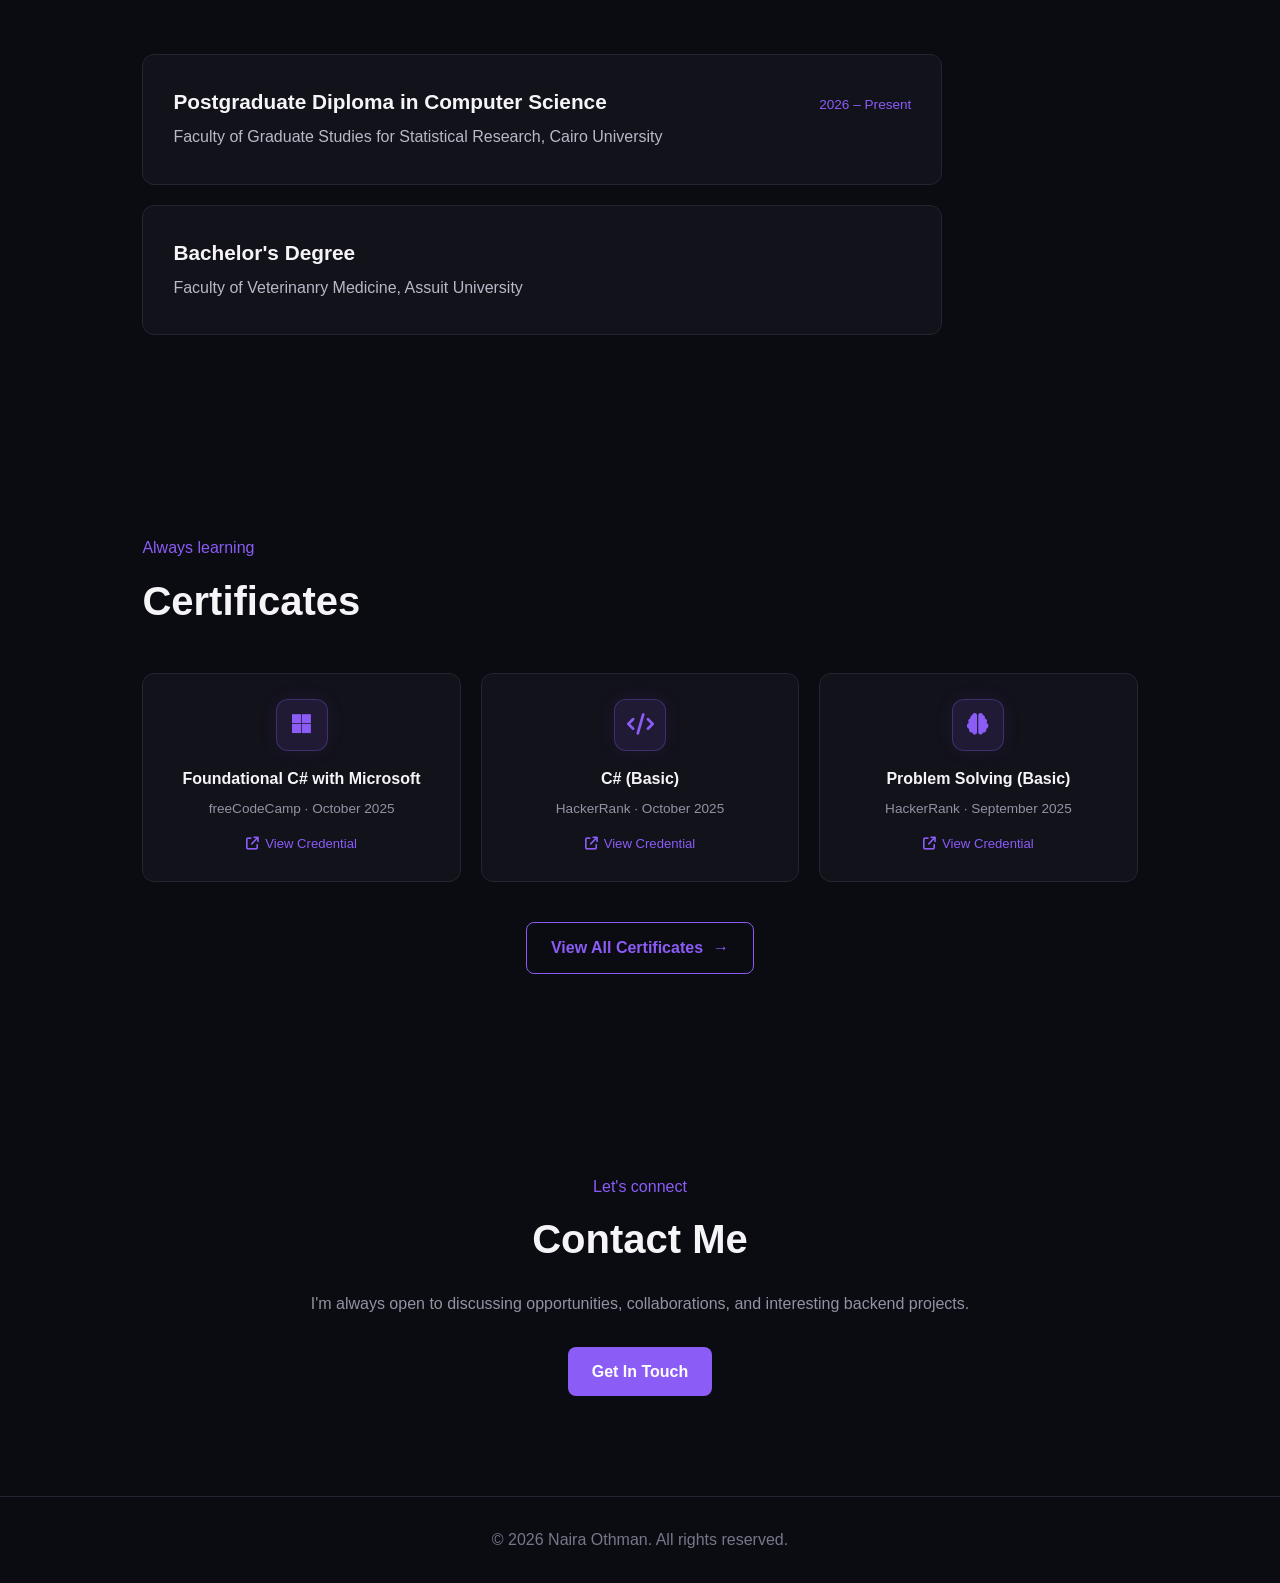
==== commit 127255fa: "Edit data" ====
--- a/index.html
+++ b/index.html
@@ -542,27 +542,37 @@
 
             <div class="certs-container">
 
-                <!-- PLACEHOLDER — repeat .cert-card, keep 3–4 here, rest on certificates.html -->
-                <div class="cert-card">
-                    <div class="cert-icon"><i class="fa-solid fa-certificate"></i></div>
-                    <h3>Foundational C# with Microsoft</h3>
-                    <p>freeCodeCamp , October-2025</p>
-                </div>
-
-                <div class="cert-card">
-                    <div class="cert-icon"><i class="fa-solid fa-certificate"></i></div>
-                    <h3>C# (Basic)</h3>
-                    <p>HackerRank · October-2025</p>
-                </div>
-
-                <div class="cert-card">
-                    <div class="cert-icon"><i class="fa-solid fa-certificate"></i></div>
-                    <h3>Problem Solving</h3>
-                    <p>HackerRank · sep 2025</p>
-                </div>
-
-
-            </div>
+    <div class="cert-card">
+        <div class="cert-icon"><i class="fa-brands fa-microsoft"></i></div>
+        <h3>Foundational C# with Microsoft</h3>
+        <p>freeCodeCamp · October 2025</p>
+        <a href="https://www.freecodecamp.org/certification/nairaotmantamer/foundational-c-sharp-with-microsoft"
+           target="_blank" rel="noopener noreferrer" class="cert-link">
+            <i class="fa-solid fa-arrow-up-right-from-square"></i> View Credential
+        </a>
+    </div>
+
+    <div class="cert-card">
+        <div class="cert-icon"><i class="fa-solid fa-code"></i></div>
+        <h3>C# (Basic)</h3>
+        <p>HackerRank · October 2025</p>
+        <a href="https://www.hackerrank.com/certificates/8fabec7f0f20"
+           target="_blank" rel="noopener noreferrer" class="cert-link">
+            <i class="fa-solid fa-arrow-up-right-from-square"></i> View Credential
+        </a>
+    </div>
+
+    <div class="cert-card">
+        <div class="cert-icon"><i class="fa-solid fa-brain"></i></div>
+        <h3>Problem Solving (Basic)</h3>
+        <p>HackerRank · September 2025</p>
+        <a href="https://www.hackerrank.com/certificates/04c7d512ca42"
+           target="_blank" rel="noopener noreferrer" class="cert-link">
+            <i class="fa-solid fa-arrow-up-right-from-square"></i> View Credential
+        </a>
+    </div>
+
+</div>
 
             <div class="projects-action">
                 <a href="certificates.html" class="btn btn-outline">
--- a/css/style.css
+++ b/css/style.css
@@ -695,8 +695,9 @@
 
 .certs-container {
     display: grid;
-    grid-template-columns: repeat(4, 1fr);
+    grid-template-columns: repeat(3, minmax(0, 320px));
     gap: 20px;
+    justify-content: center;
 }
 
 .cert-card {
@@ -733,6 +734,20 @@
 .cert-card p {
     color: #9292a3;
     font-size: 0.85rem;
+}
+
+.cert-link {
+    display: inline-flex;
+    align-items: center;
+    gap: 6px;
+    margin-top: 14px;
+    font-size: 0.82rem;
+    color: #8b5cf6;
+    transition: opacity 0.2s ease;
+}
+
+.cert-link:hover {
+    opacity: 0.75;
 }
 
 /* =========================
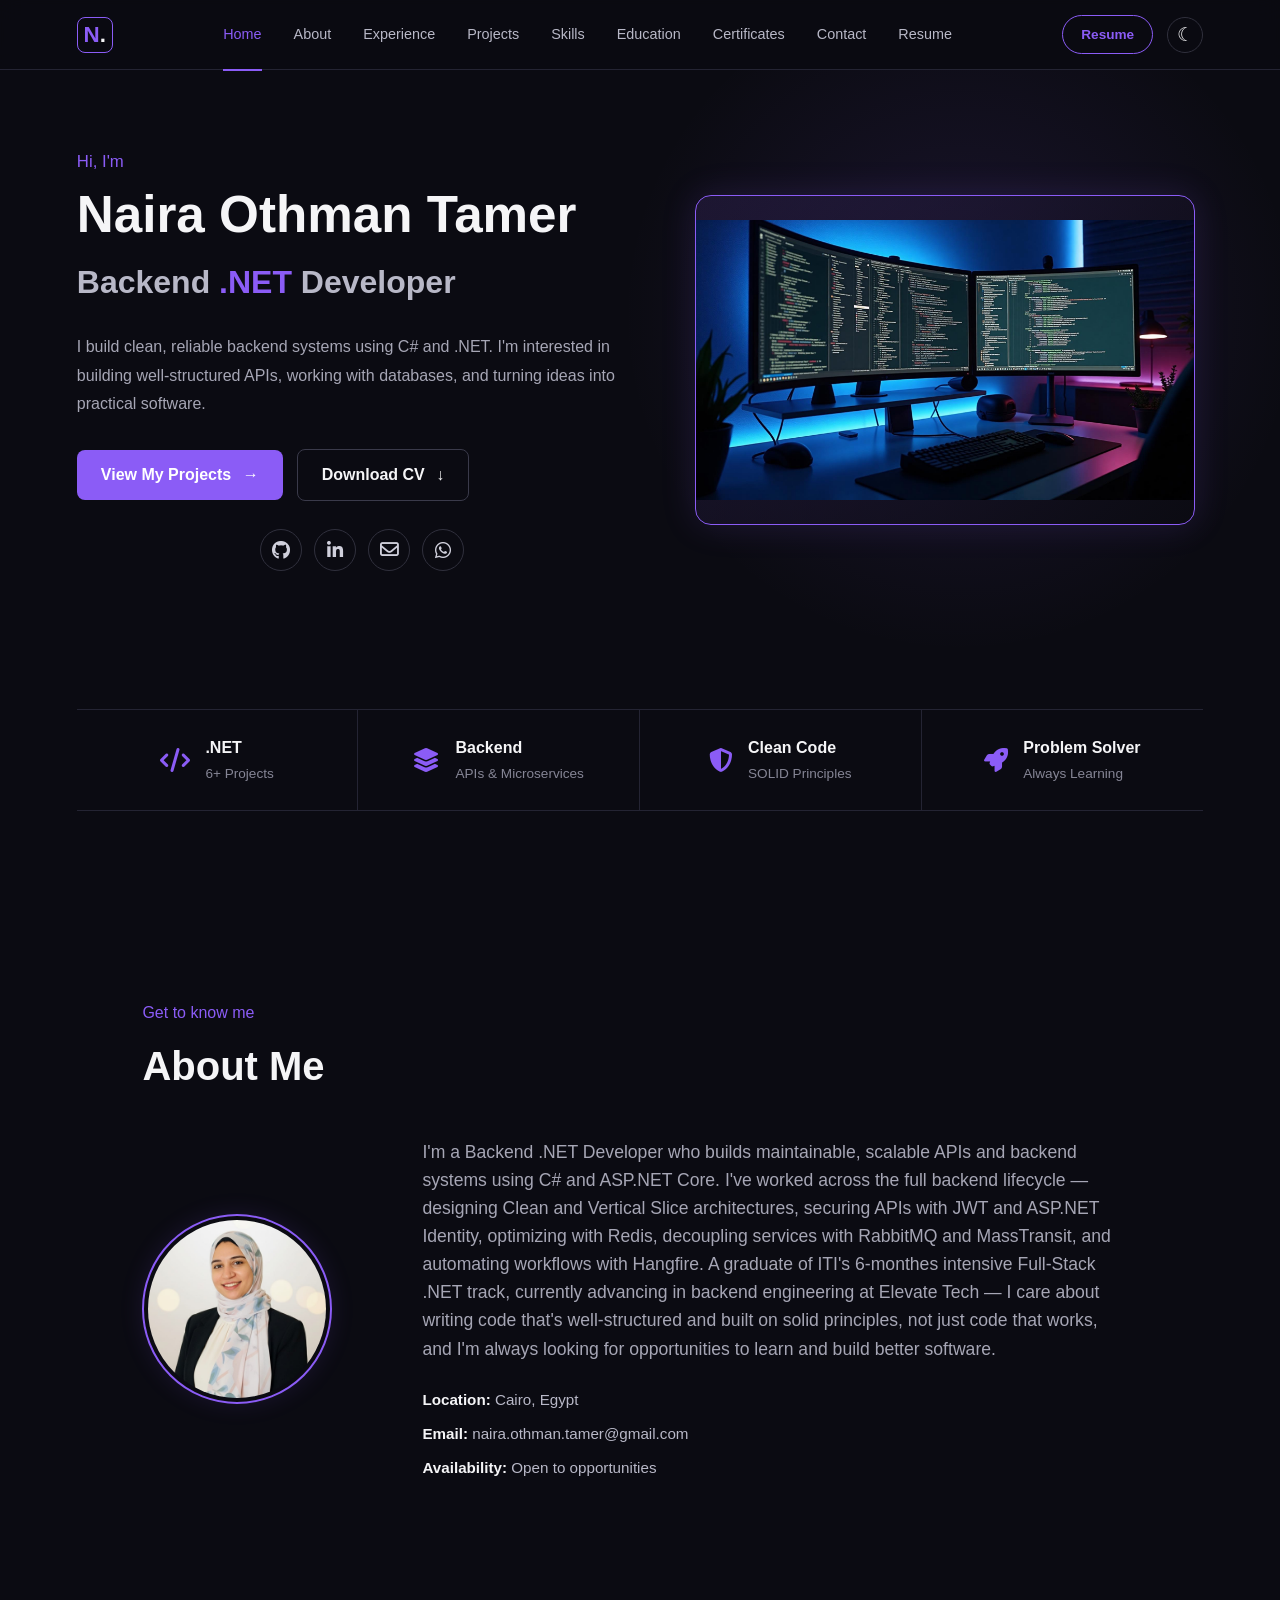
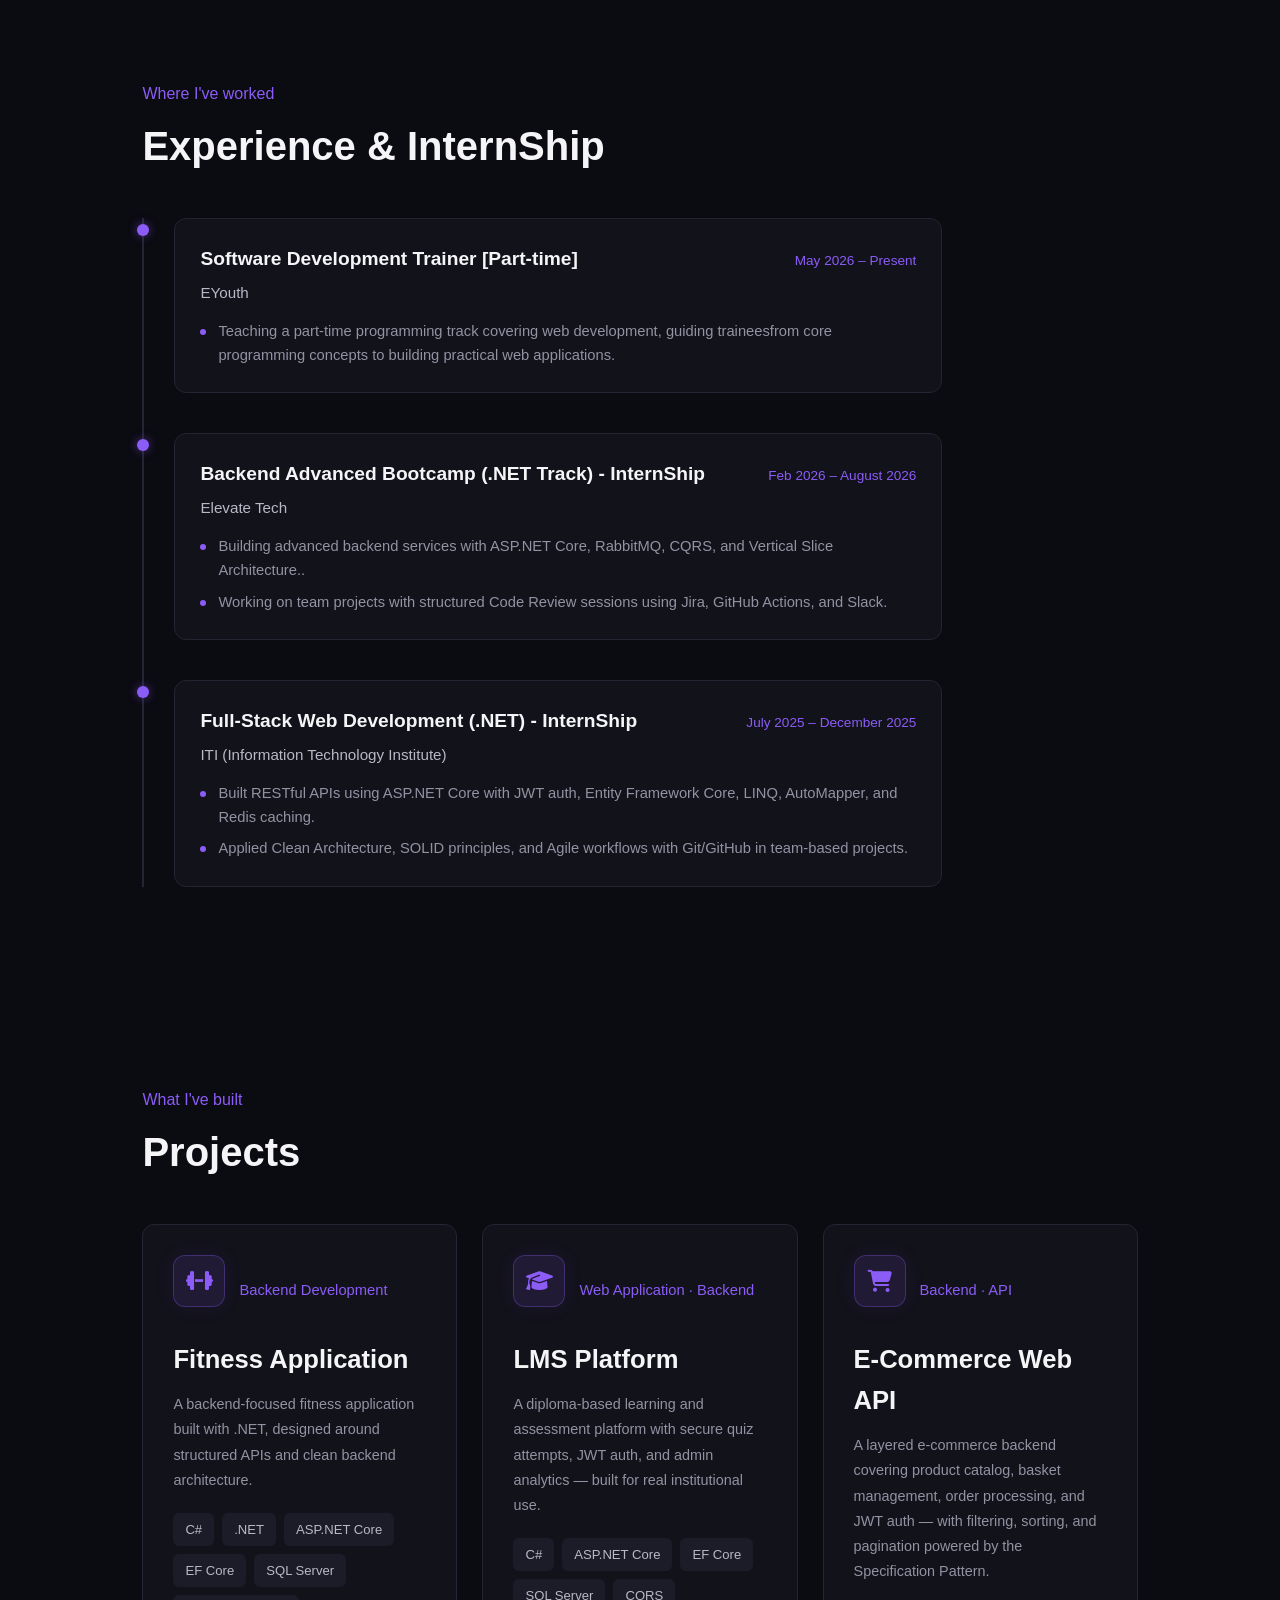
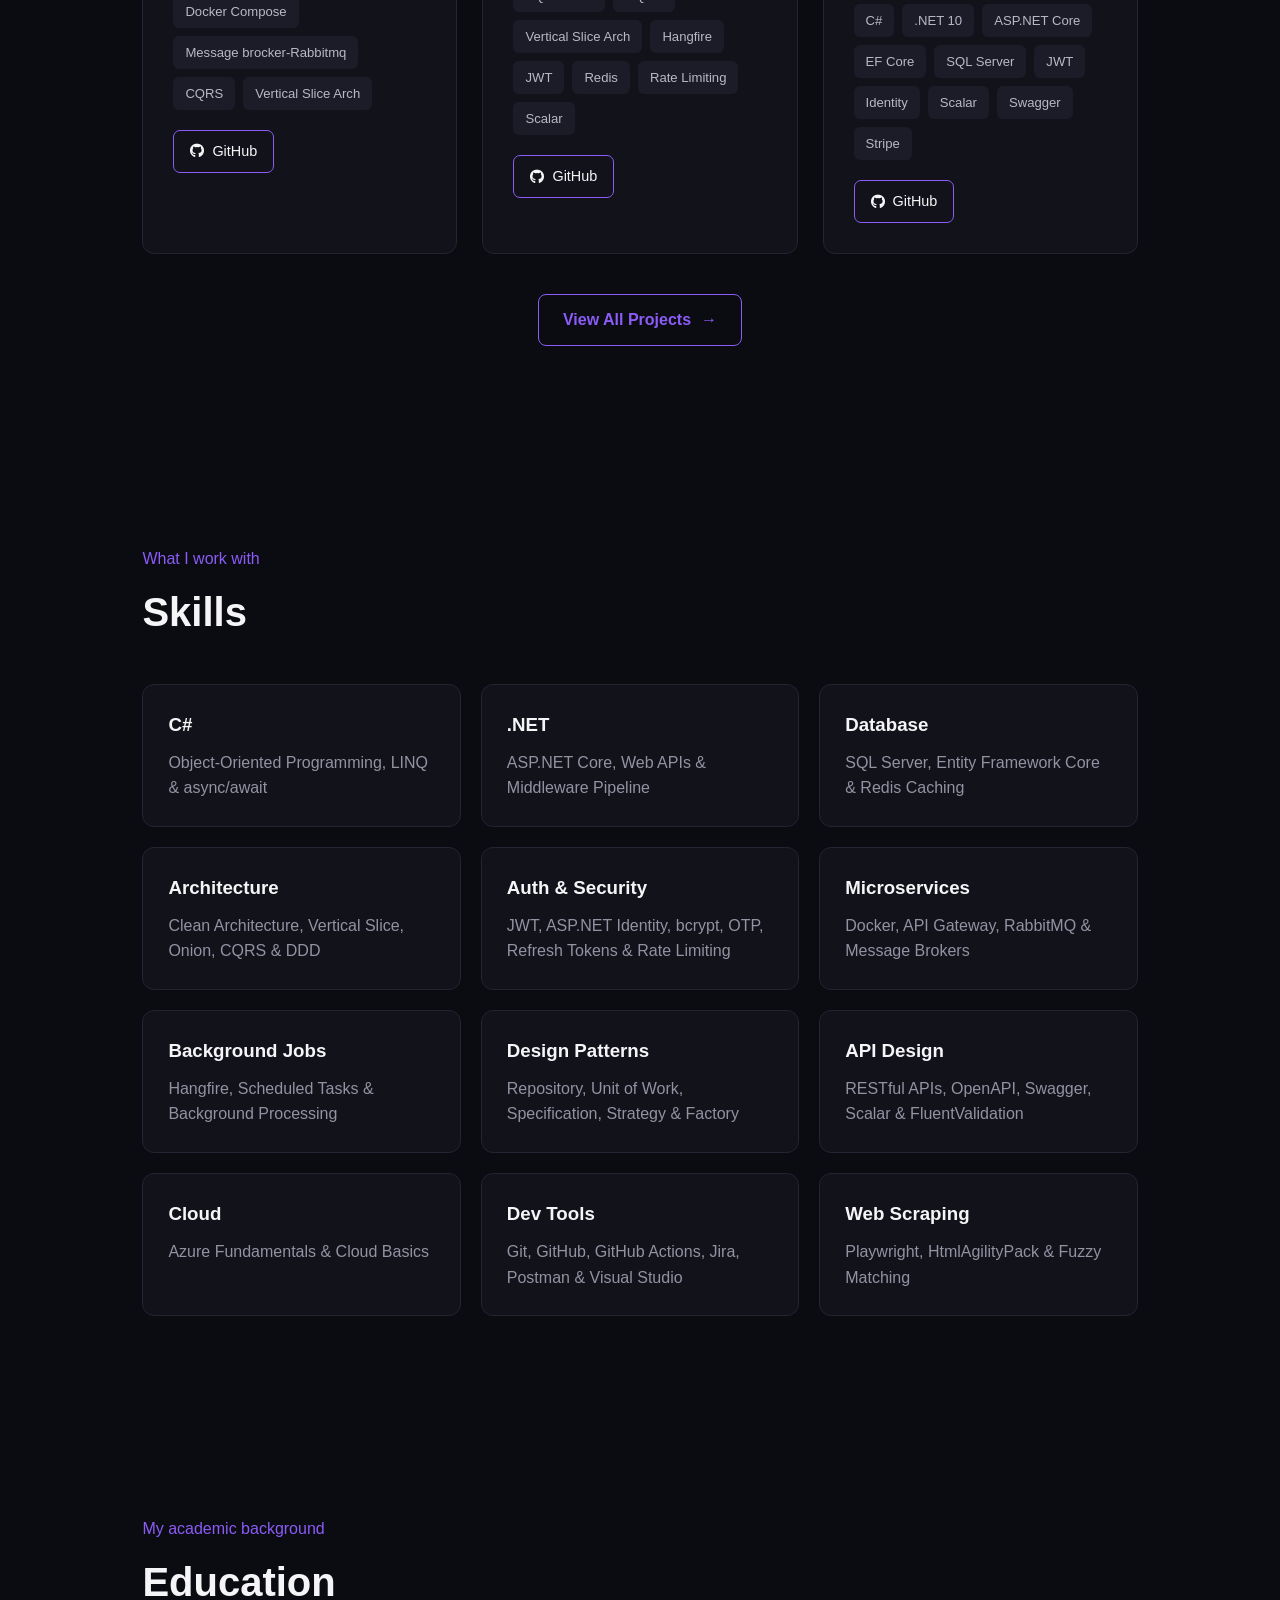
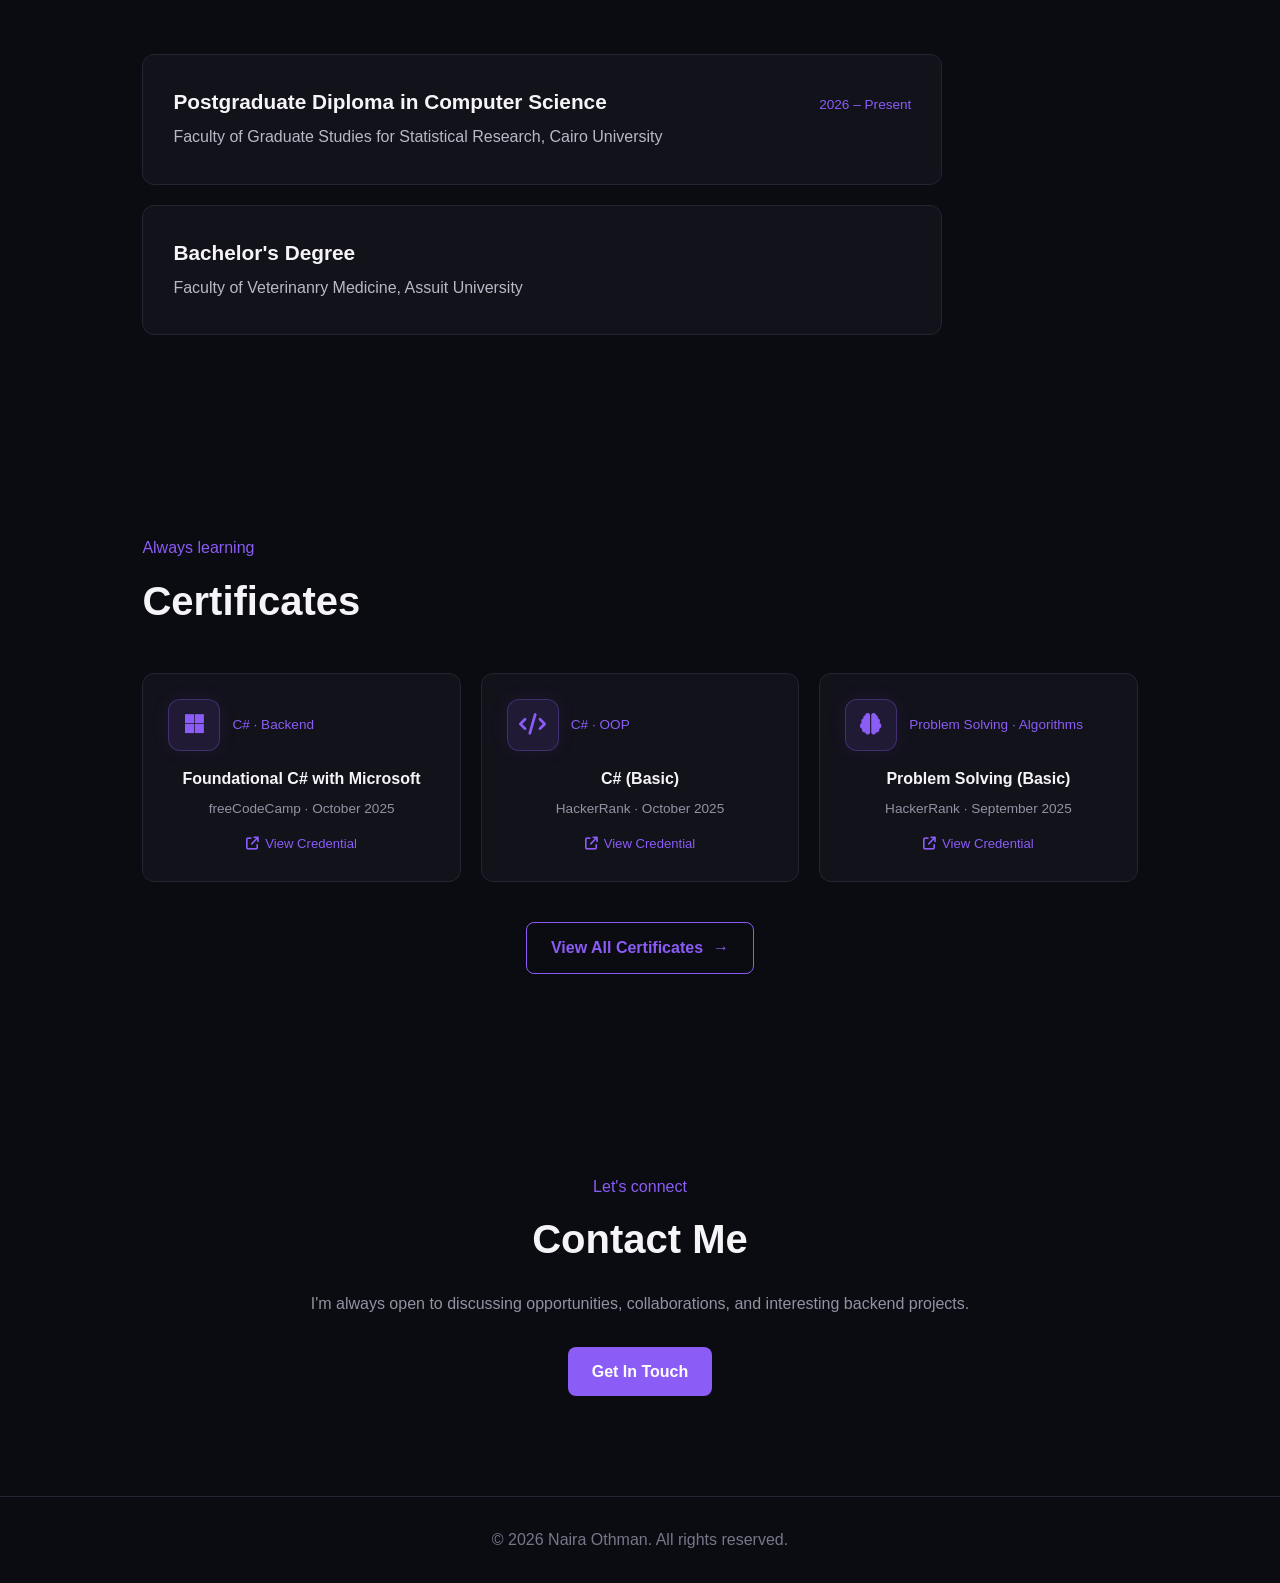
==== commit e7a50695: "edit nav responsive" ====
--- a/index.html
+++ b/index.html
@@ -543,7 +543,10 @@
             <div class="certs-container">
 
     <div class="cert-card">
-        <div class="cert-icon"><i class="fa-brands fa-microsoft"></i></div>
+        <div class="cert-icon-header">
+            <div class="cert-icon"><i class="fa-brands fa-microsoft"></i></div>
+            <div class="cert-category">C# · Backend</div>
+        </div>
         <h3>Foundational C# with Microsoft</h3>
         <p>freeCodeCamp · October 2025</p>
         <a href="https://www.freecodecamp.org/certification/nairaotmantamer/foundational-c-sharp-with-microsoft"
@@ -553,7 +556,10 @@
     </div>
 
     <div class="cert-card">
-        <div class="cert-icon"><i class="fa-solid fa-code"></i></div>
+        <div class="cert-icon-header">
+            <div class="cert-icon"><i class="fa-solid fa-code"></i></div>
+            <div class="cert-category">C# · OOP</div>
+        </div>
         <h3>C# (Basic)</h3>
         <p>HackerRank · October 2025</p>
         <a href="https://www.hackerrank.com/certificates/8fabec7f0f20"
@@ -563,7 +569,10 @@
     </div>
 
     <div class="cert-card">
-        <div class="cert-icon"><i class="fa-solid fa-brain"></i></div>
+        <div class="cert-icon-header">
+            <div class="cert-icon"><i class="fa-solid fa-brain"></i></div>
+            <div class="cert-category">Problem Solving · Algorithms</div>
+        </div>
         <h3>Problem Solving (Basic)</h3>
         <p>HackerRank · September 2025</p>
         <a href="https://www.hackerrank.com/certificates/04c7d512ca42"
--- a/css/style.css
+++ b/css/style.css
@@ -706,6 +706,22 @@
     transition: 0.3s;
 }
 
+.cert-icon-header {
+    display: flex;
+    align-items: center;
+    gap: 12px;
+    margin-bottom: 15px;
+}
+
+.cert-icon-header .cert-icon {
+    margin: 0;
+}
+
+.cert-category {
+    color: #8b5cf6;
+    font-size: 0.85rem;
+}
+
 .cert-icon {
     width: 50px;
     height: 50px;
--- a/css/navbar.css
+++ b/css/navbar.css
@@ -109,6 +109,14 @@
     color: #ffffff;
 }
 
+.nav-hamburger {
+    display: none;
+}
+
+.nav-overlay {
+    display: none;
+}
+
 .theme-toggle {
     width: 36px;
     height: 36px;
@@ -155,12 +163,129 @@
     border-color: #d5d5df;
 }
 
+body.light-theme .nav-hamburger span {
+    background: #18181f;
+}
+
+body.light-theme .nav-links {
+    background: #ffffff;
+    border-color: #e5e5ec;
+}
+
+body.light-theme .nav-links a {
+    border-color: #f0f0f6;
+}
+
 
 /* =========================
    Responsive
    ========================= */
 
-@media (max-width: 900px) {
+   @media (max-width: 900px) {
+
+    .navbar {
+        height: 70px;
+        padding: 0 5%;
+    }
+
+    .nav-hamburger {
+        display: flex;
+        flex-direction: column;
+        justify-content: center;
+        gap: 5px;
+        width: 36px;
+        height: 36px;
+        background: transparent;
+        border: none;
+        cursor: pointer;
+        padding: 4px;
+        flex-shrink: 0;
+    }
+
+    .nav-hamburger span {
+        display: block;
+        width: 22px;
+        height: 2px;
+        background: #f5f5f7;
+        border-radius: 2px;
+        transition: transform 0.3s ease, opacity 0.3s ease;
+    }
+
+    .nav-hamburger.open span:nth-child(1) {
+        transform: translateY(7px) rotate(45deg);
+    }
+
+    .nav-hamburger.open span:nth-child(2) {
+        opacity: 0;
+    }
+
+    .nav-hamburger.open span:nth-child(3) {
+        transform: translateY(-7px) rotate(-45deg);
+    }
+
+    .nav-overlay {
+        display: none;
+        position: fixed;
+        inset: 0;
+        background: rgba(0, 0, 0, 0.5);
+        z-index: 998;
+    }
+
+    .nav-overlay.open {
+        display: block;
+    }
+
+    .nav-links {
+        position: fixed;
+        top: 0;
+        right: -280px;
+        width: 260px;
+        height: 100vh;
+        background: #0b0b12;
+        border-left: 1px solid #242433;
+        z-index: 999;
+        flex-direction: column;
+        align-items: flex-start;
+        gap: 0;
+        padding: 80px 30px 30px;
+        transition: right 0.3s ease;
+        overflow-y: auto;
+    }
+
+    .nav-links.open {
+        right: 0;
+    }
+
+    .nav-links a {
+        font-size: 1rem;
+        padding: 14px 0;
+        width: 100%;
+        border-bottom: 1px solid #1e1e2e;
+        color: #b8b8c7;
+    }
+
+    .nav-links a:last-child {
+        border-bottom: none;
+    }
+
+    .nav-sidebar-resume {
+        display: inline-block;
+        margin-top: 20px;
+        padding: 10px 20px;
+        border: 1px solid #8b5cf6;
+        border-radius: 20px;
+        color: #8b5cf6 !important;
+        font-size: 0.9rem;
+        font-weight: 600;
+        border-bottom: none !important;
+    }
+
+    /* .nav-resume-btn {
+        display: none;
+    } */
+}
+
+/* @media (max-width: 900px) {
 
     .navbar {
         height: 70px;
@@ -195,7 +320,7 @@
     .theme-toggle {
         flex-shrink: 0;
     }
-}
+} */
 
 @media (max-width: 600px) {
 
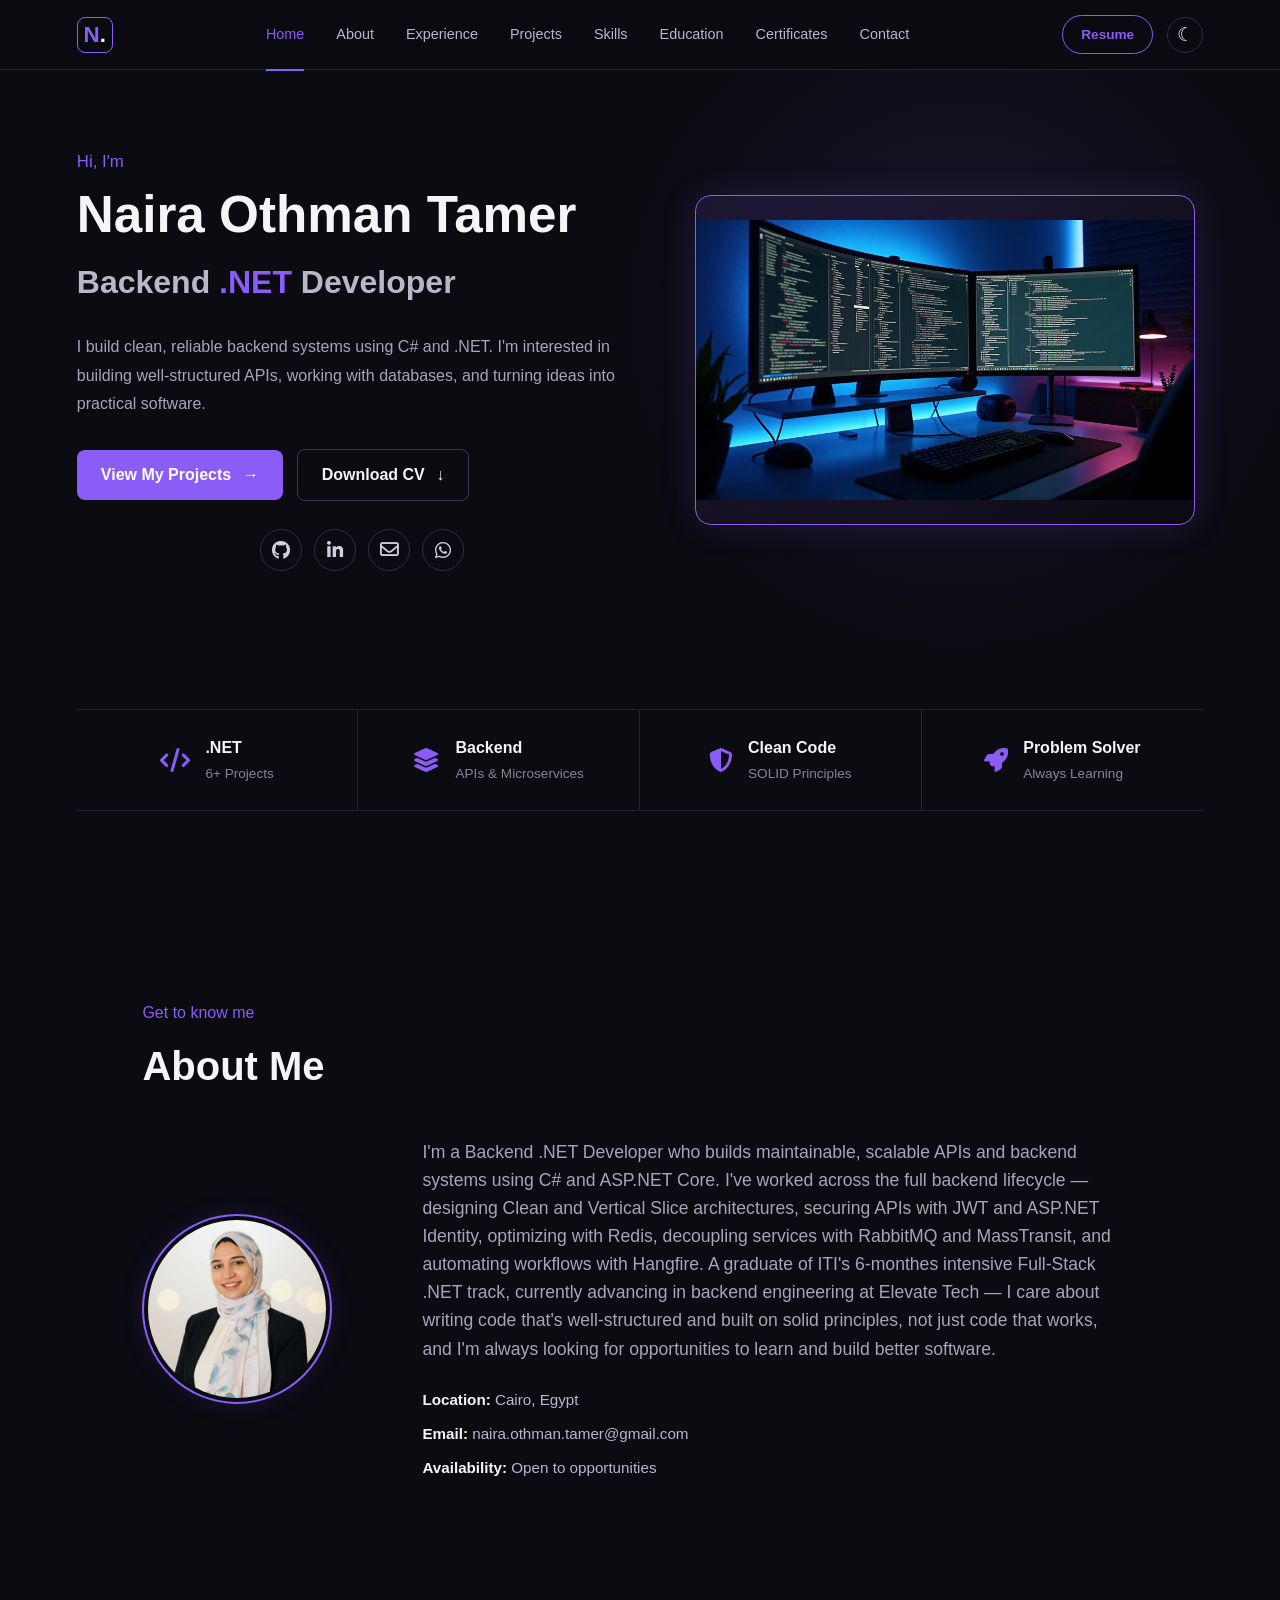
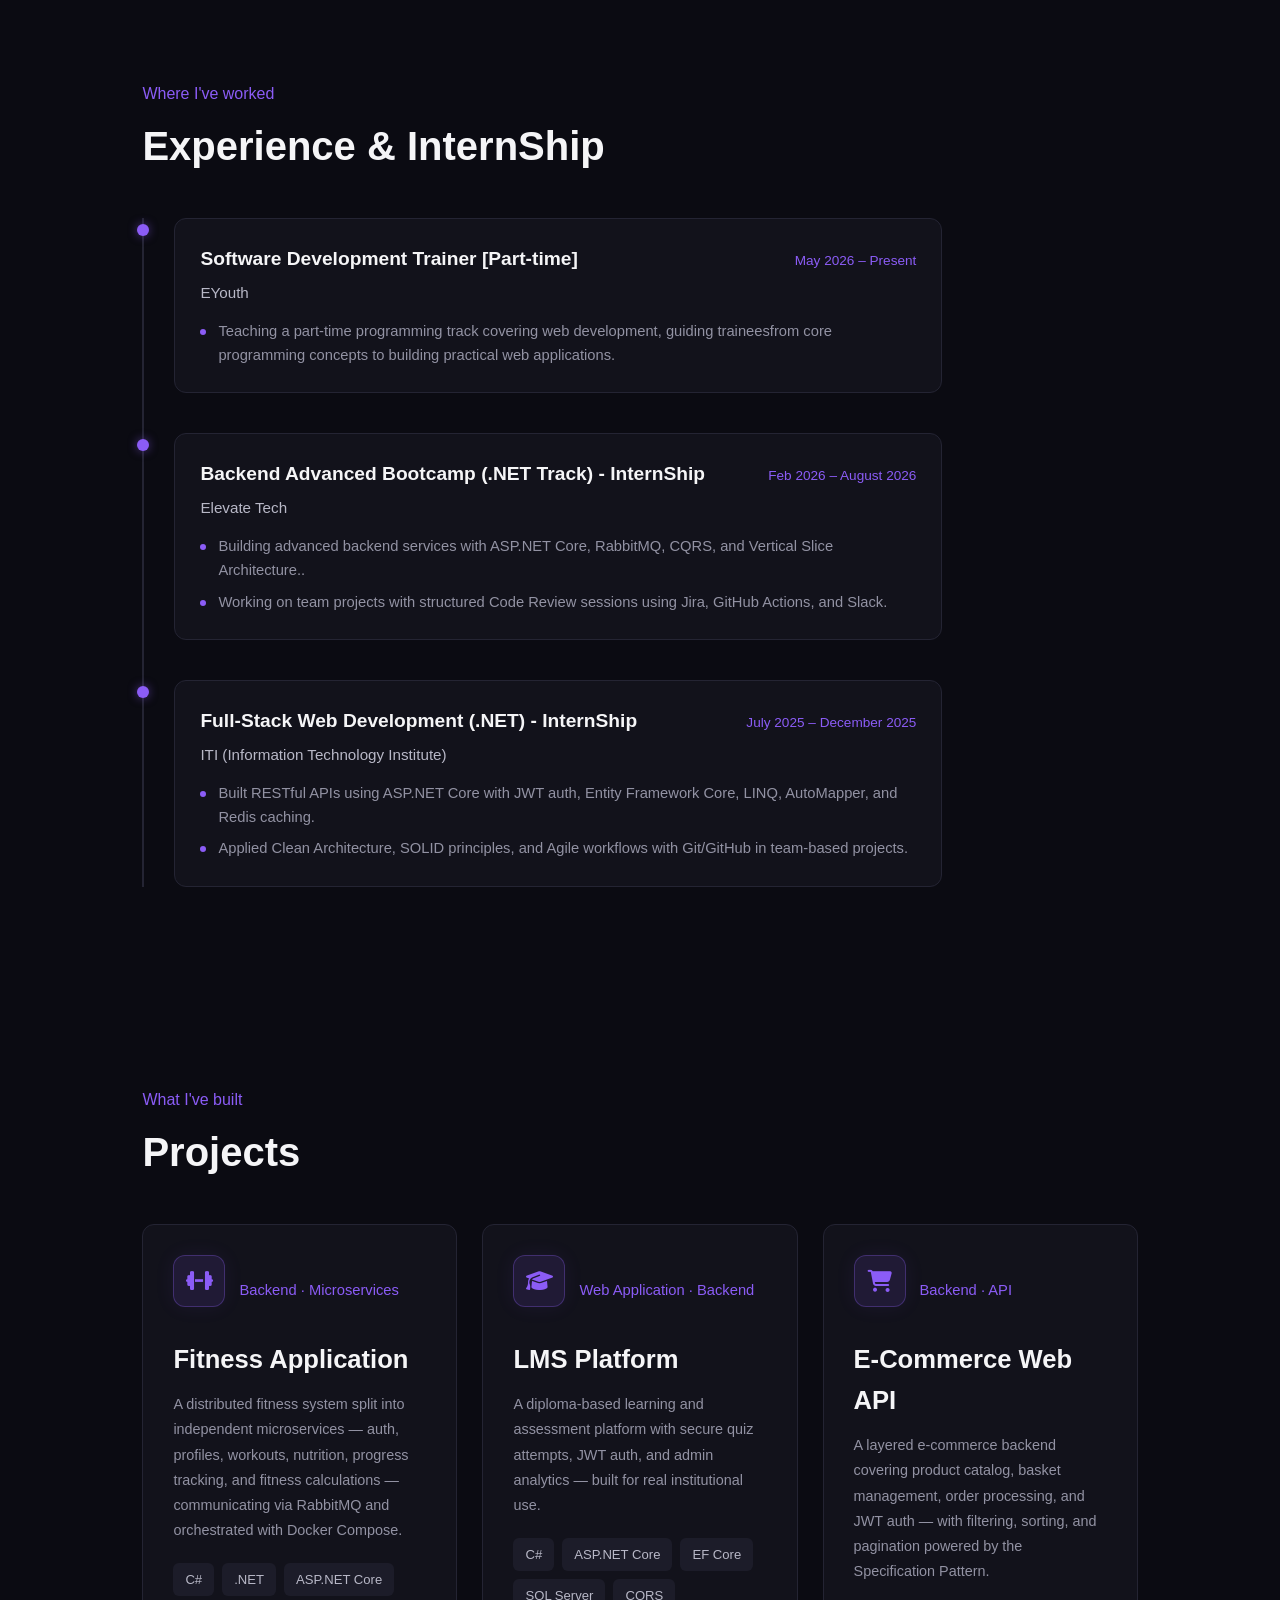
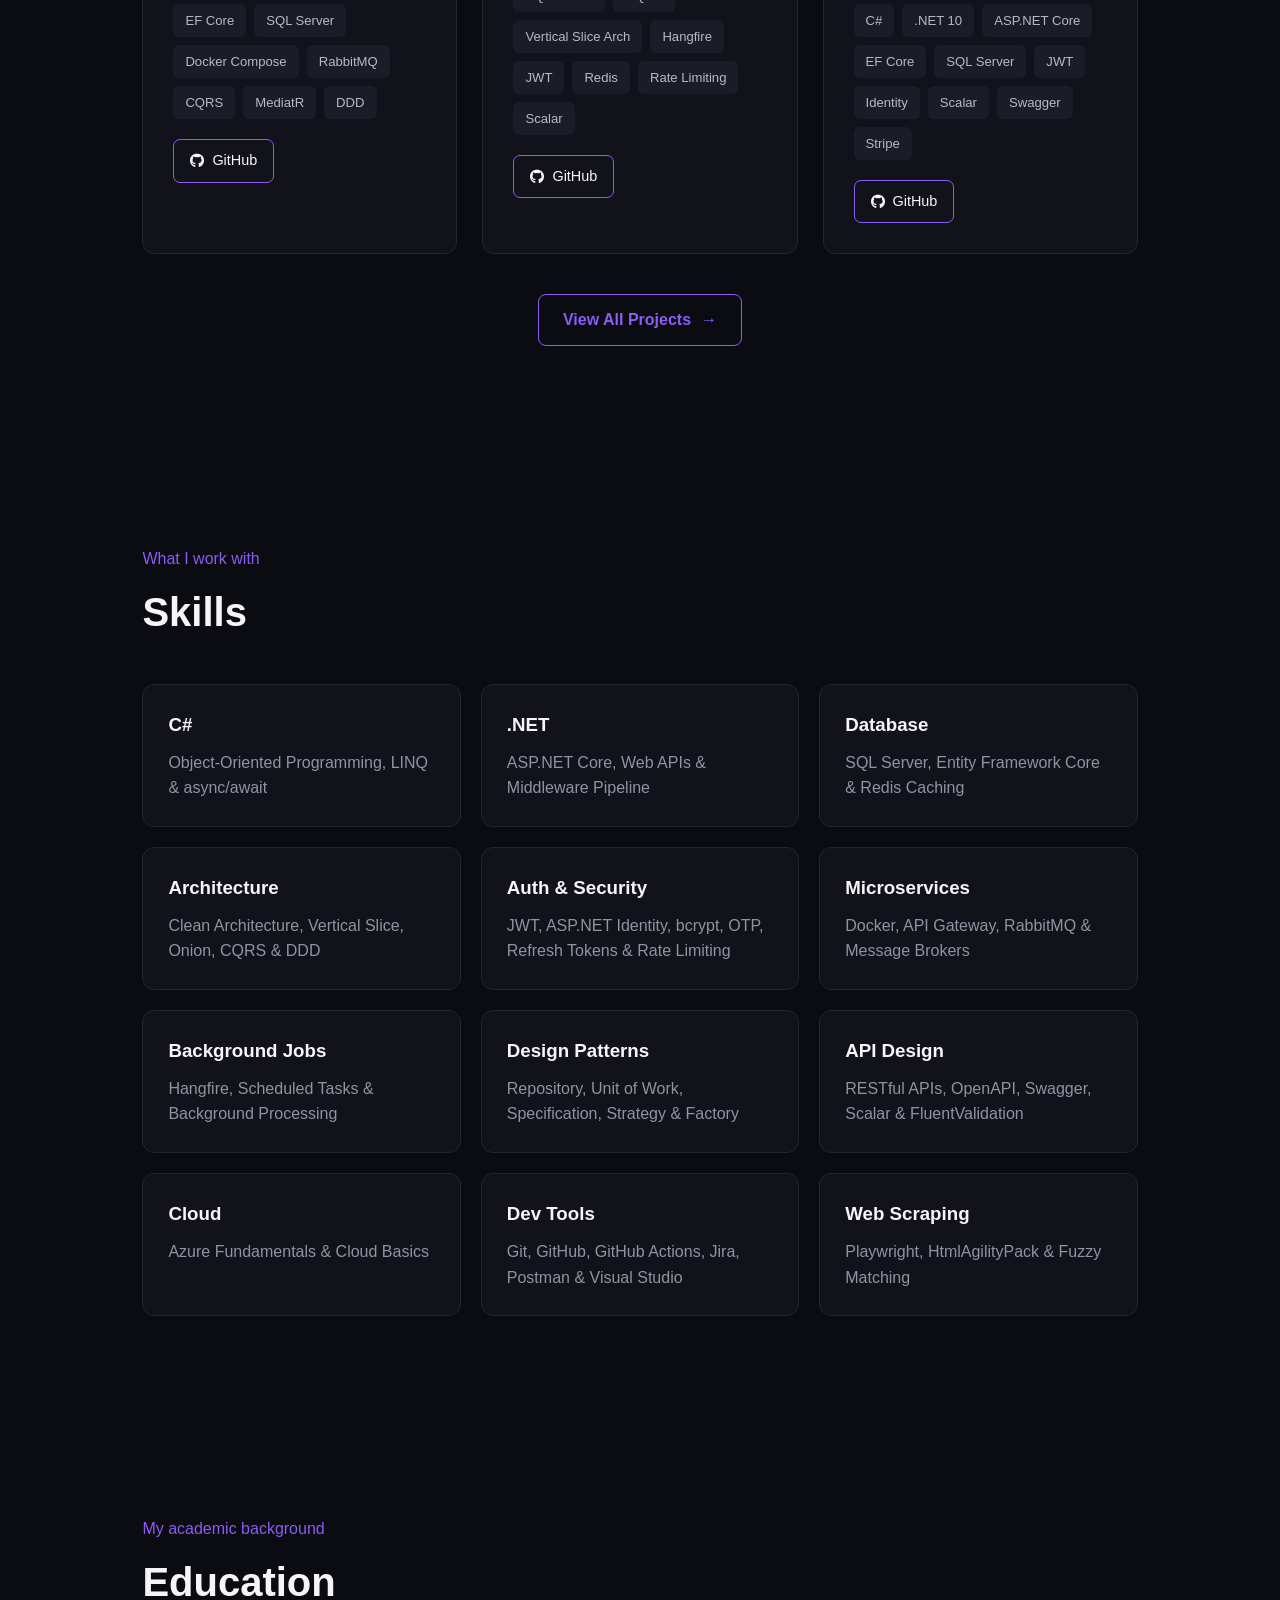
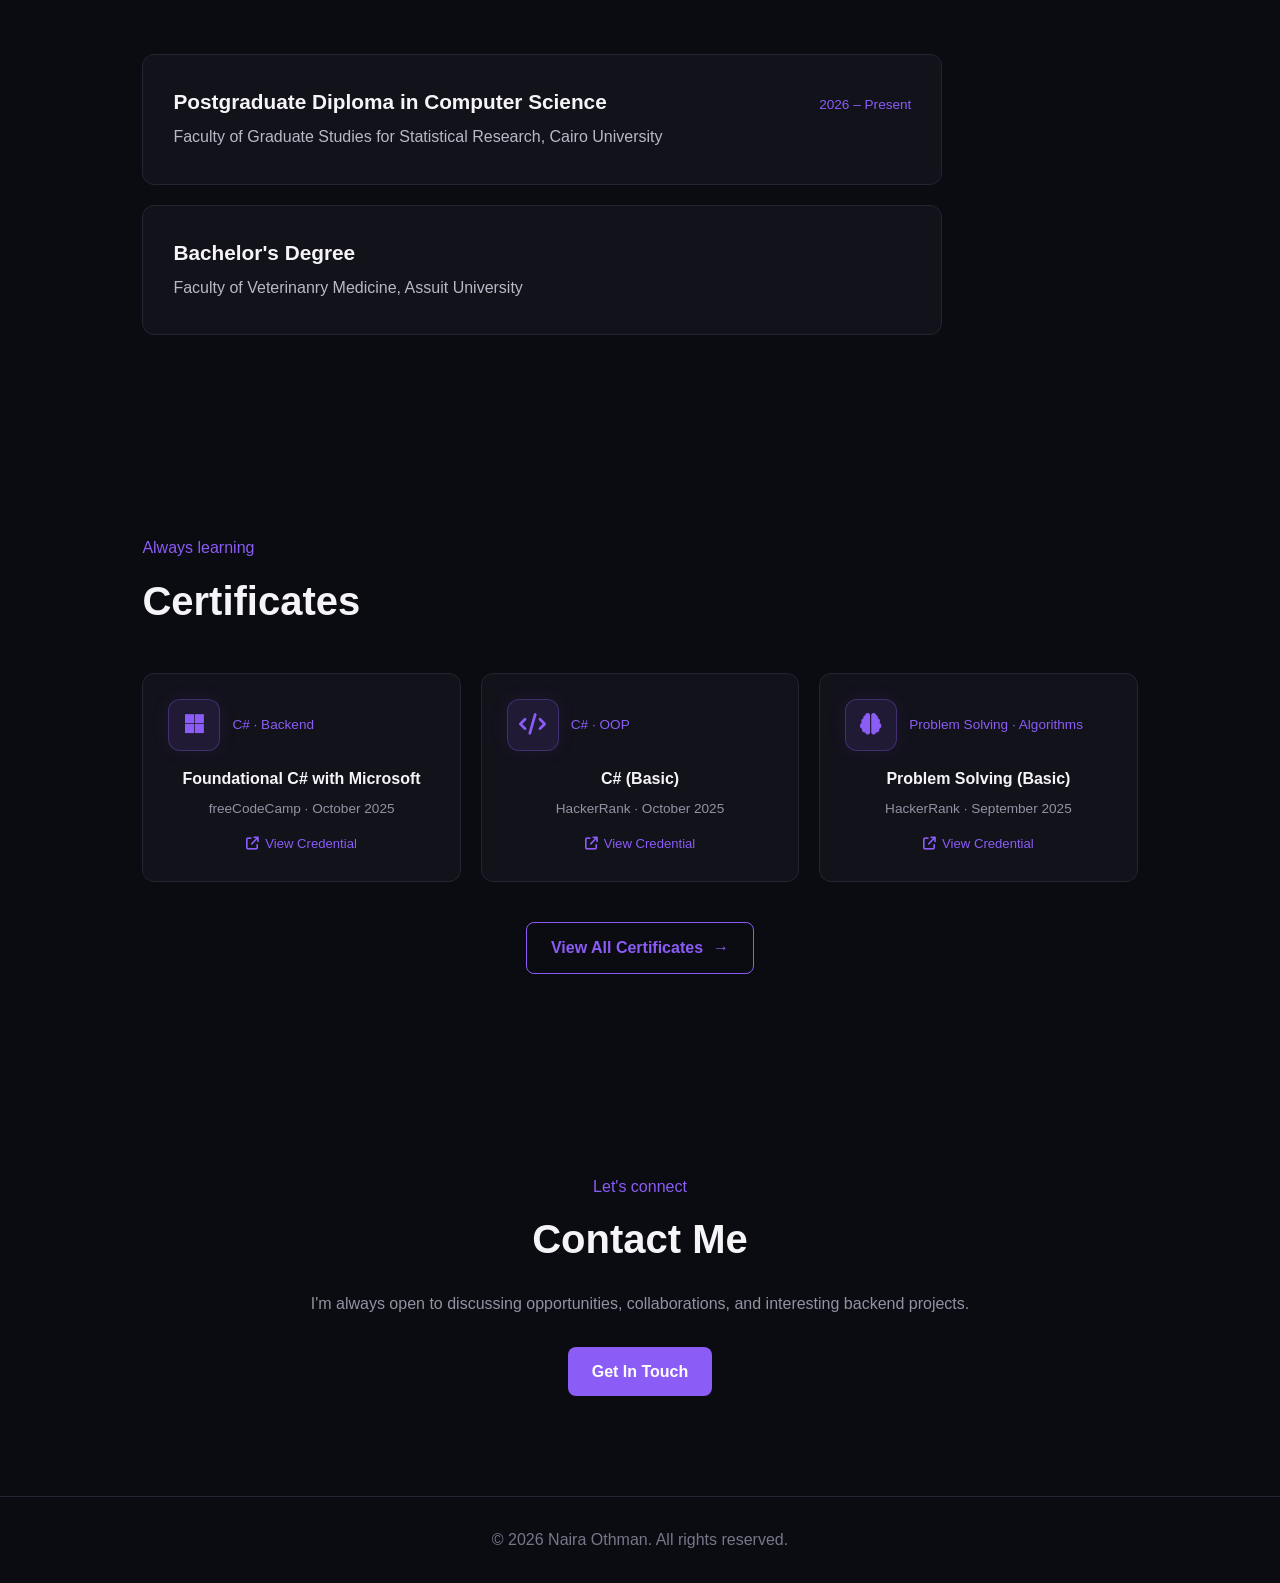
==== commit f9e85c92: "edit data about Fitness Project" ====
--- a/index.html
+++ b/index.html
@@ -280,15 +280,16 @@
             <i class="fas fa-dumbbell"></i>
         </div>
 
-        <div class="project-category">Backend Development</div>
+        <div class="project-category">Backend · Microservices</div>
 
       </div>
         
         <h3>Fitness Application</h3>
 
         <p>
-            A backend-focused fitness application built with .NET,
-            designed around structured APIs and clean backend architecture.
+            A distributed fitness system split into independent microservices — auth, profiles,
+             workouts, nutrition, progress tracking, and fitness calculations —
+              communicating via RabbitMQ and orchestrated with Docker Compose.
         </p>
 
         <div class="project-tech">
@@ -297,10 +298,11 @@
             <span>ASP.NET Core</span>
             <span>EF Core</span>
             <span>SQL Server</span>
-            <span>Docker Compose</span>
-            <span>Message brocker-Rabbitmq</span>
+           <span>Docker Compose</span>
+            <span>RabbitMQ</span>
             <span>CQRS</span>
-            <span>Vertical Slice Arch</span>
+            <span>MediatR</span>
+            <span>DDD</span>
         </div>
 
         <a href="https://github.com/naira-othman-tamer/FitnessApp"
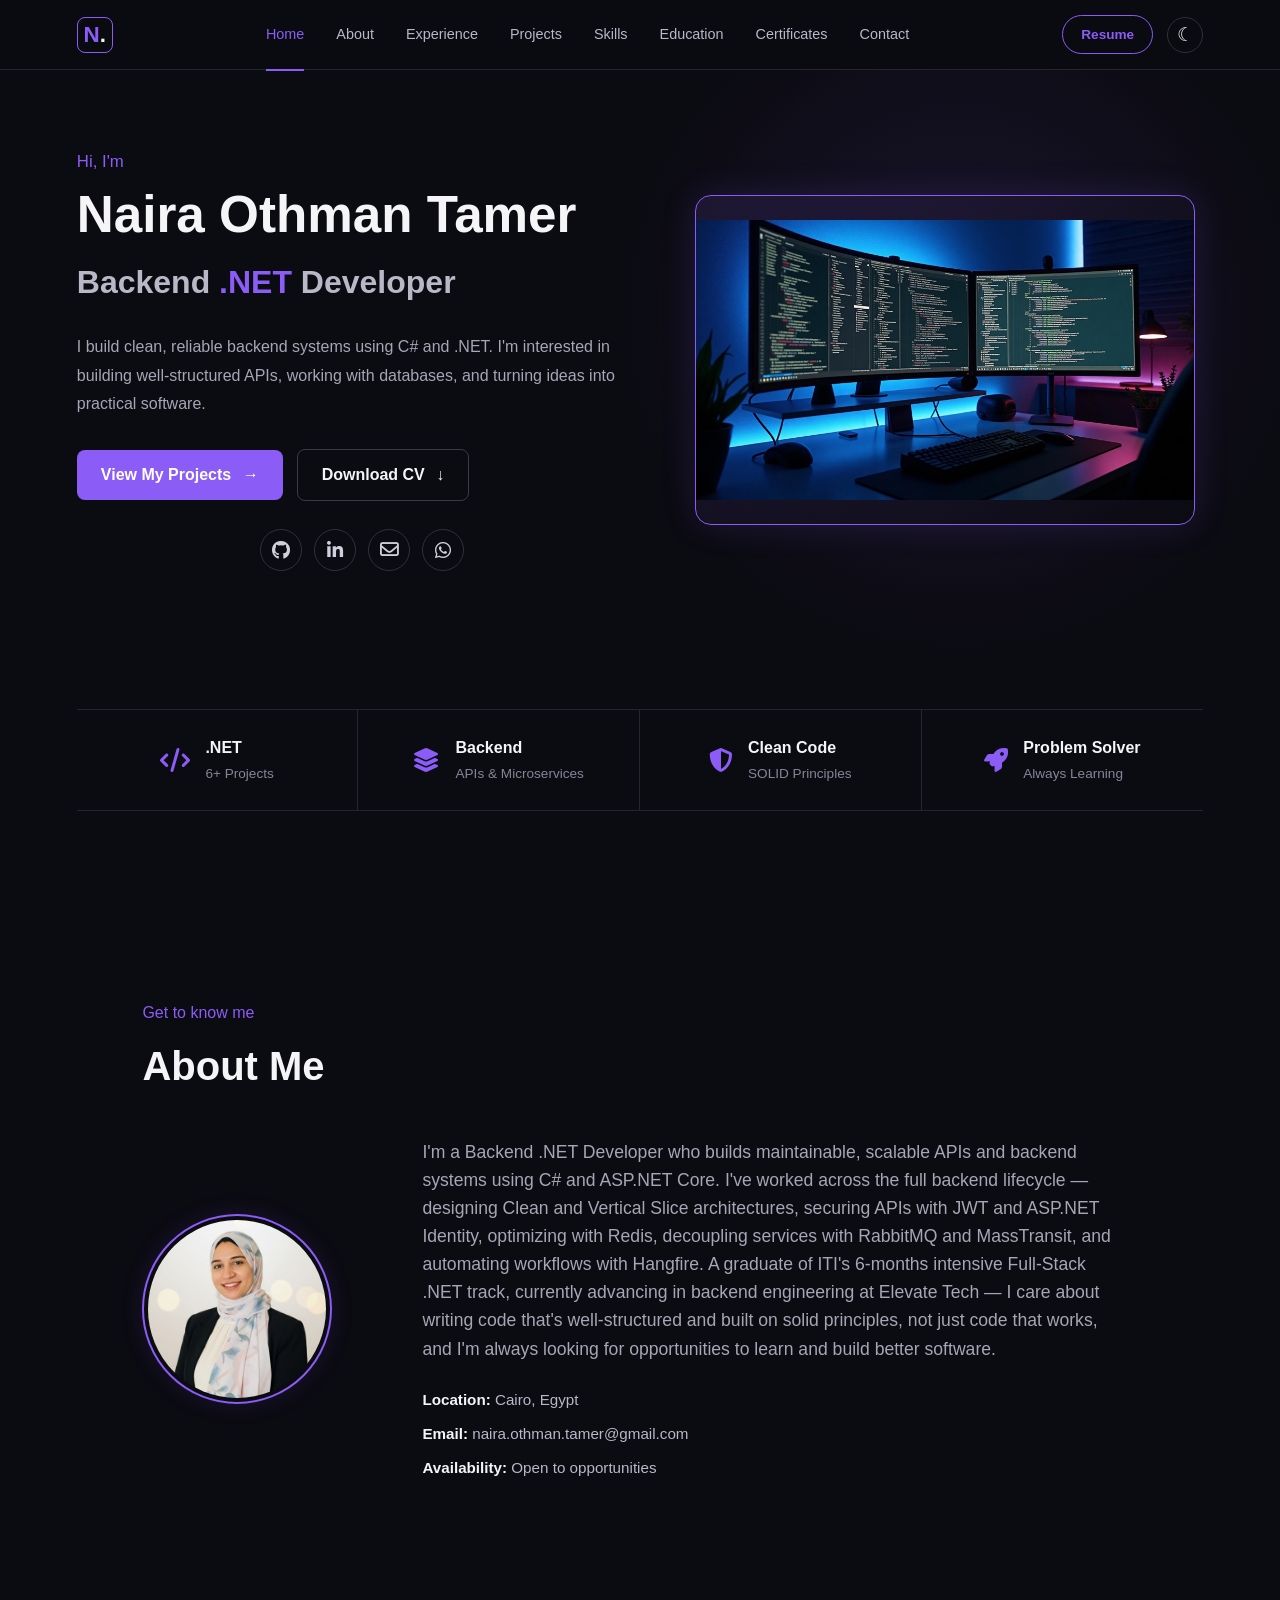
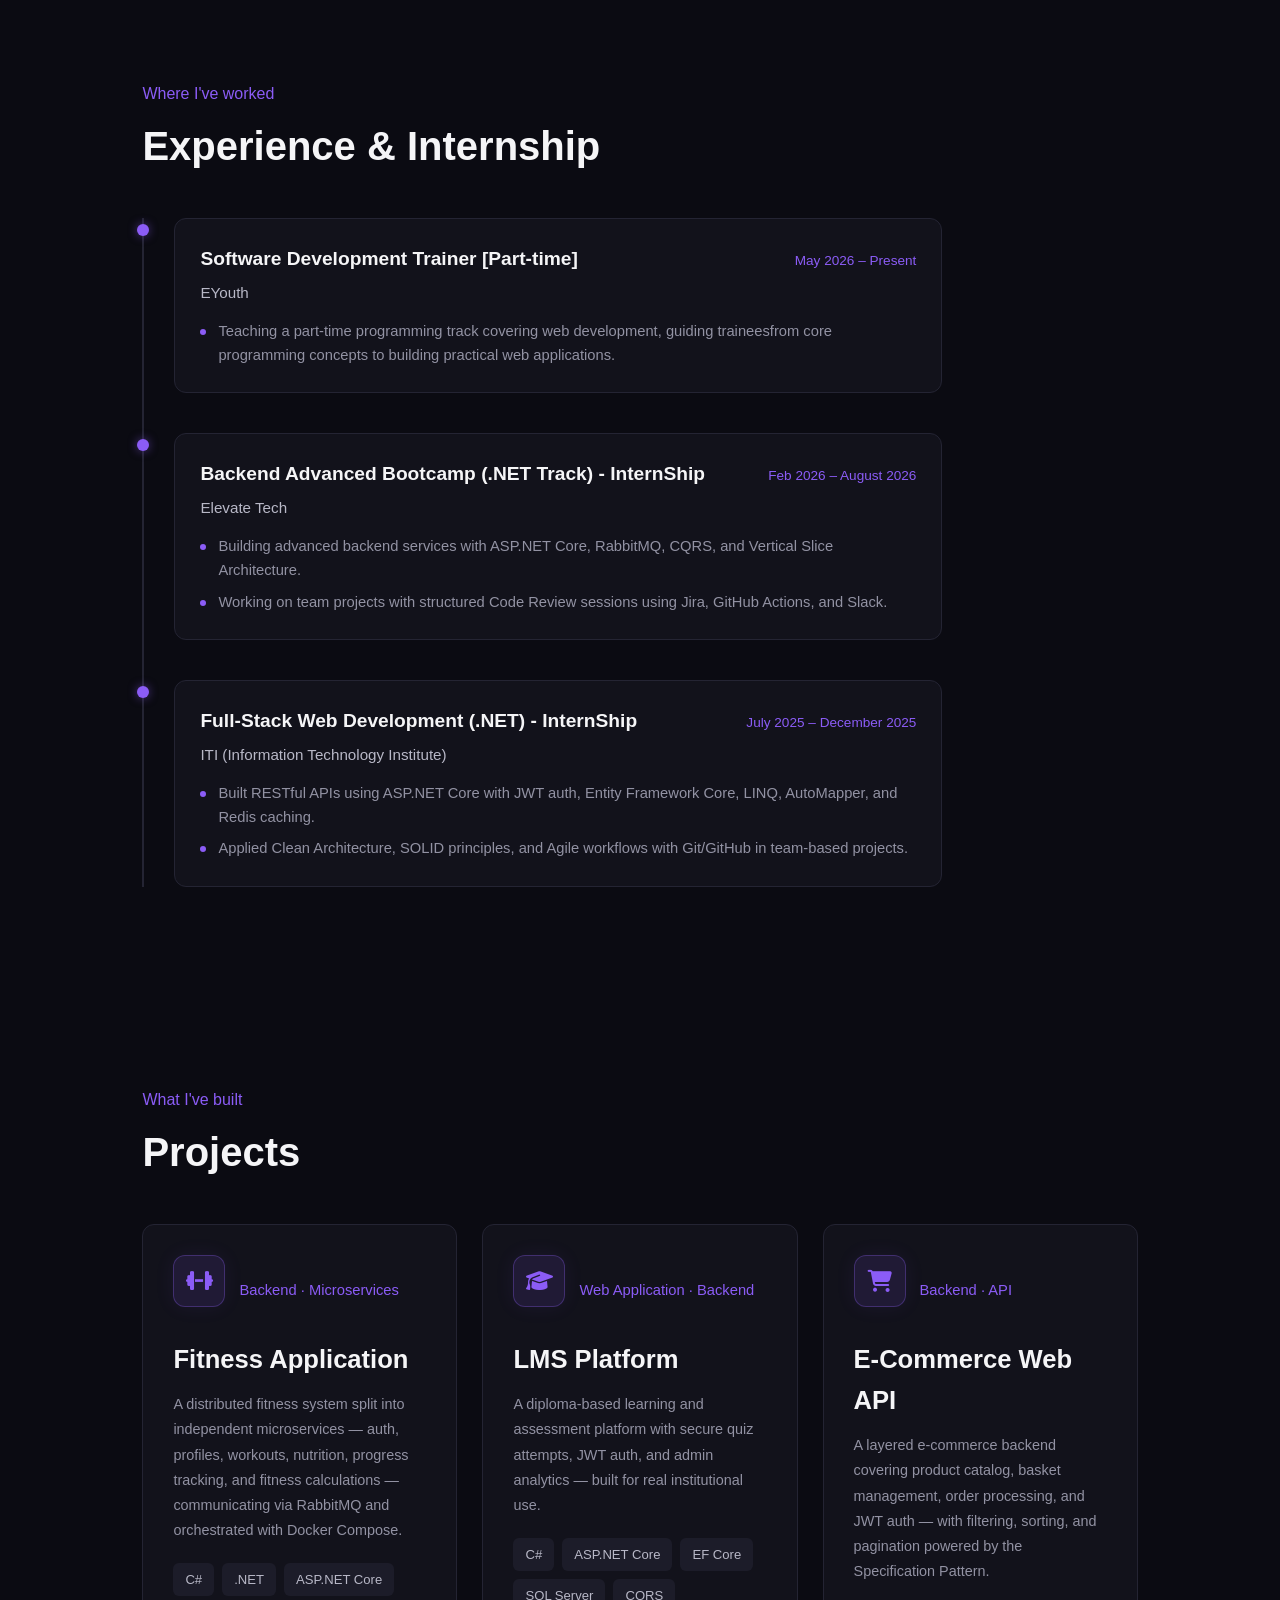
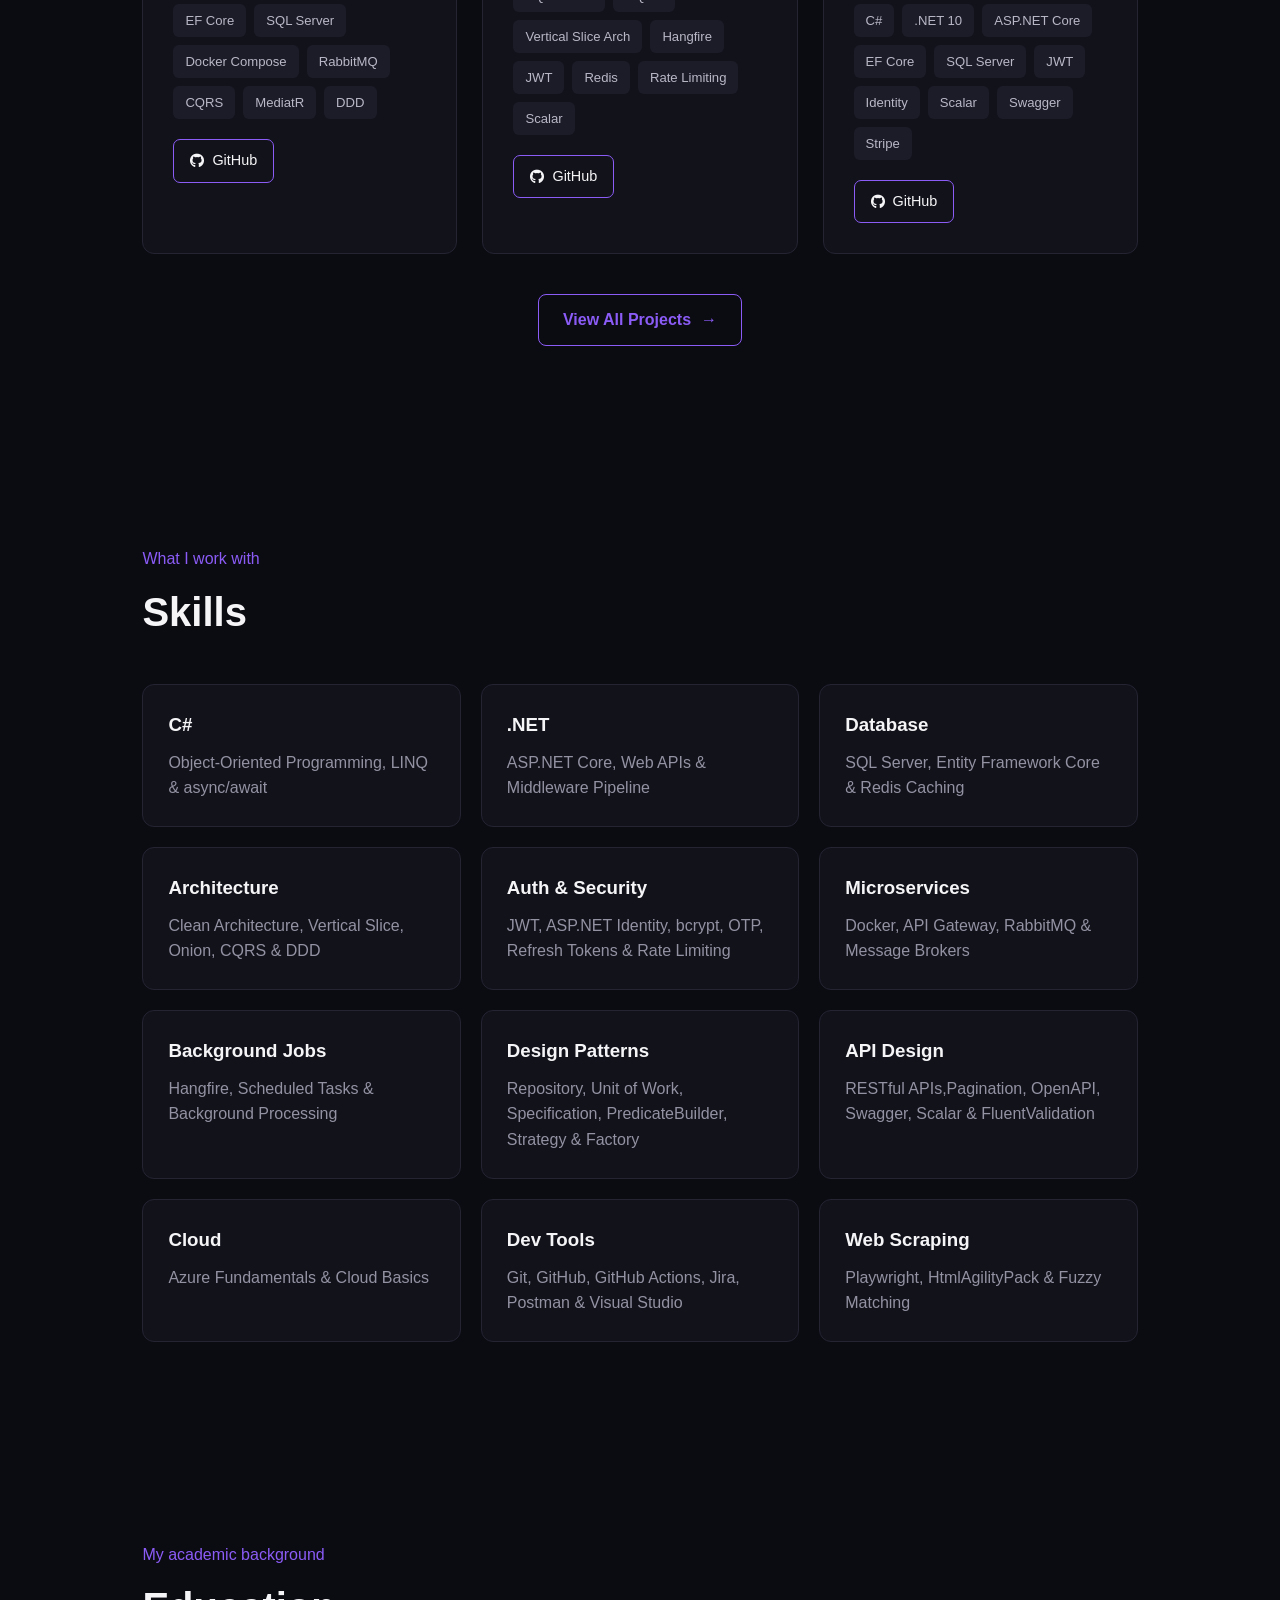
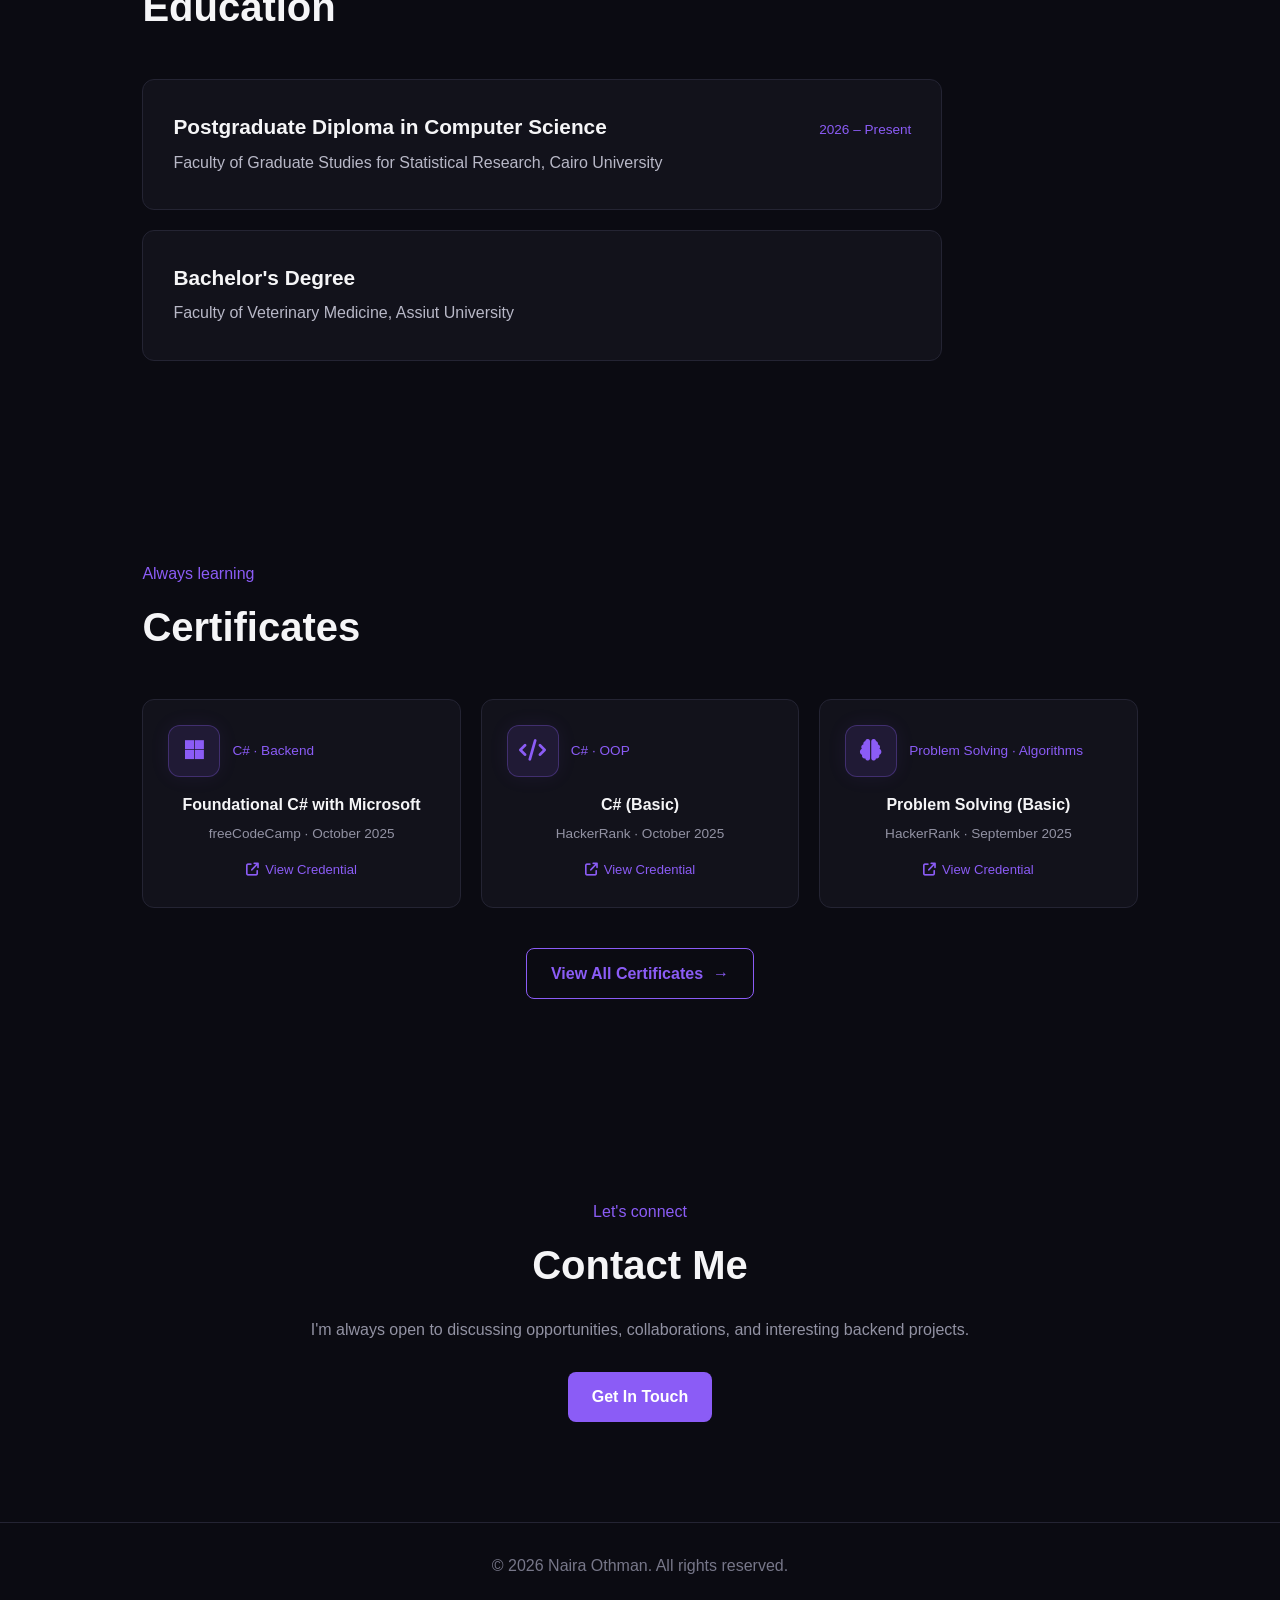
==== commit 3bf0bddf: "syntax edition" ====
--- a/index.html
+++ b/index.html
@@ -160,7 +160,7 @@
           I've worked across the full backend lifecycle — designing Clean and Vertical Slice architectures,
           securing APIs with JWT and ASP.NET Identity, optimizing with Redis,
           decoupling services with RabbitMQ and MassTransit, and automating workflows with Hangfire.
-          A graduate of ITI's 6-monthes intensive Full-Stack .NET track,
+          A graduate of ITI's 6-months intensive Full-Stack .NET track,
           currently advancing in backend engineering at Elevate Tech —
           I care about writing code that's well-structured and built on solid principles,
           not just code that works,
@@ -199,7 +199,7 @@
 
             <div class="section-heading">
                 <p>Where I've worked</p>
-                <h2>Experience & InternShip</h2>
+                <h2>Experience & Internship</h2>
             </div>
 
             <div class="experience-timeline">
@@ -231,7 +231,7 @@
                         <p class="experience-company">Elevate Tech</p>
                         <ul class="experience-list">
                             <li>Building advanced backend services with ASP.NET Core, RabbitMQ, CQRS, 
-                                and Vertical Slice Architecture..</li>
+                                and Vertical Slice Architecture.</li>
                             <li>Working on team projects with structured Code Review sessions using Jira,
                                  GitHub Actions, and Slack.</li>
                         </ul>
@@ -465,12 +465,12 @@
 
     <div class="skill-card">
         <h3>Design Patterns</h3>
-        <p>Repository, Unit of Work, Specification, Strategy & Factory</p>
+        <p>Repository, Unit of Work, Specification, PredicateBuilder, Strategy & Factory</p>
     </div>
 
     <div class="skill-card">
         <h3>API Design</h3>
-        <p>RESTful APIs, OpenAPI, Swagger, Scalar & FluentValidation</p>
+        <p>RESTful APIs,Pagination, OpenAPI, Swagger, Scalar & FluentValidation</p>
     </div>
 
     <div class="skill-card">
@@ -526,7 +526,7 @@
                 <div class="education-main">
                     <h3>Bachelor's Degree</h3>
                 </div>
-                <p class="education-school">Faculty of Veterinanry Medicine, Assuit University</p>
+                <p class="education-school">Faculty of Veterinary Medicine, Assiut University</p>
 
             </div> 
             <!-- END PLACEHOLDER -->
@@ -551,6 +551,7 @@
         </div>
         <h3>Foundational C# with Microsoft</h3>
         <p>freeCodeCamp · October 2025</p>
+        
         <a href="https://www.freecodecamp.org/certification/nairaotmantamer/foundational-c-sharp-with-microsoft"
            target="_blank" rel="noopener noreferrer" class="cert-link">
             <i class="fa-solid fa-arrow-up-right-from-square"></i> View Credential
--- a/css/navbar.css
+++ b/css/navbar.css
@@ -54,8 +54,8 @@
     display: flex;
     align-items: center;
     gap: 14px;
-
     flex-shrink: 0;
+    position: relative; z-index: 1000;
 }
 
 .nav-links a {
@@ -111,6 +111,11 @@
 
 .nav-hamburger {
     display: none;
+}
+
+.nav-hamburger {
+    position: relative;
+    z-index: 1000;
 }
 
 .nav-overlay {
@@ -238,8 +243,8 @@
     .nav-links {
         position: fixed;
         top: 0;
-        right: -280px;
-        width: 260px;
+        right: -220px;
+        width: 200px;
         height: 100vh;
         background: #0b0b12;
         border-left: 1px solid #242433;
@@ -280,47 +285,9 @@
         border-bottom: none !important;
     }
 
-    /* .nav-resume-btn {
-        display: none;
-    } */
-}
-
-/* @media (max-width: 900px) {
-
-    .navbar {
-        height: 70px;
-        padding: 0 5%;
-        gap: 20px;
-        flex-wrap: nowrap;
-    }
-
-    .nav-links {
-        justify-content: flex-end;
-
-        gap: 20px;
-        flex-wrap: nowrap;
-
-        min-width: 0;
-        overflow-x: auto;
-        white-space: nowrap;
-
-        scrollbar-width: none;
-    }
-
-    .nav-links::-webkit-scrollbar {
-        display: none;
-    }
-
-    .nav-links a {
-        font-size: 0.82rem;
-        padding: 25px 0;
-        flex-shrink: 0;
-    }
-
-    .theme-toggle {
-        flex-shrink: 0;
-    }
-} */
+
+}
+
 
 @media (max-width: 600px) {
 
